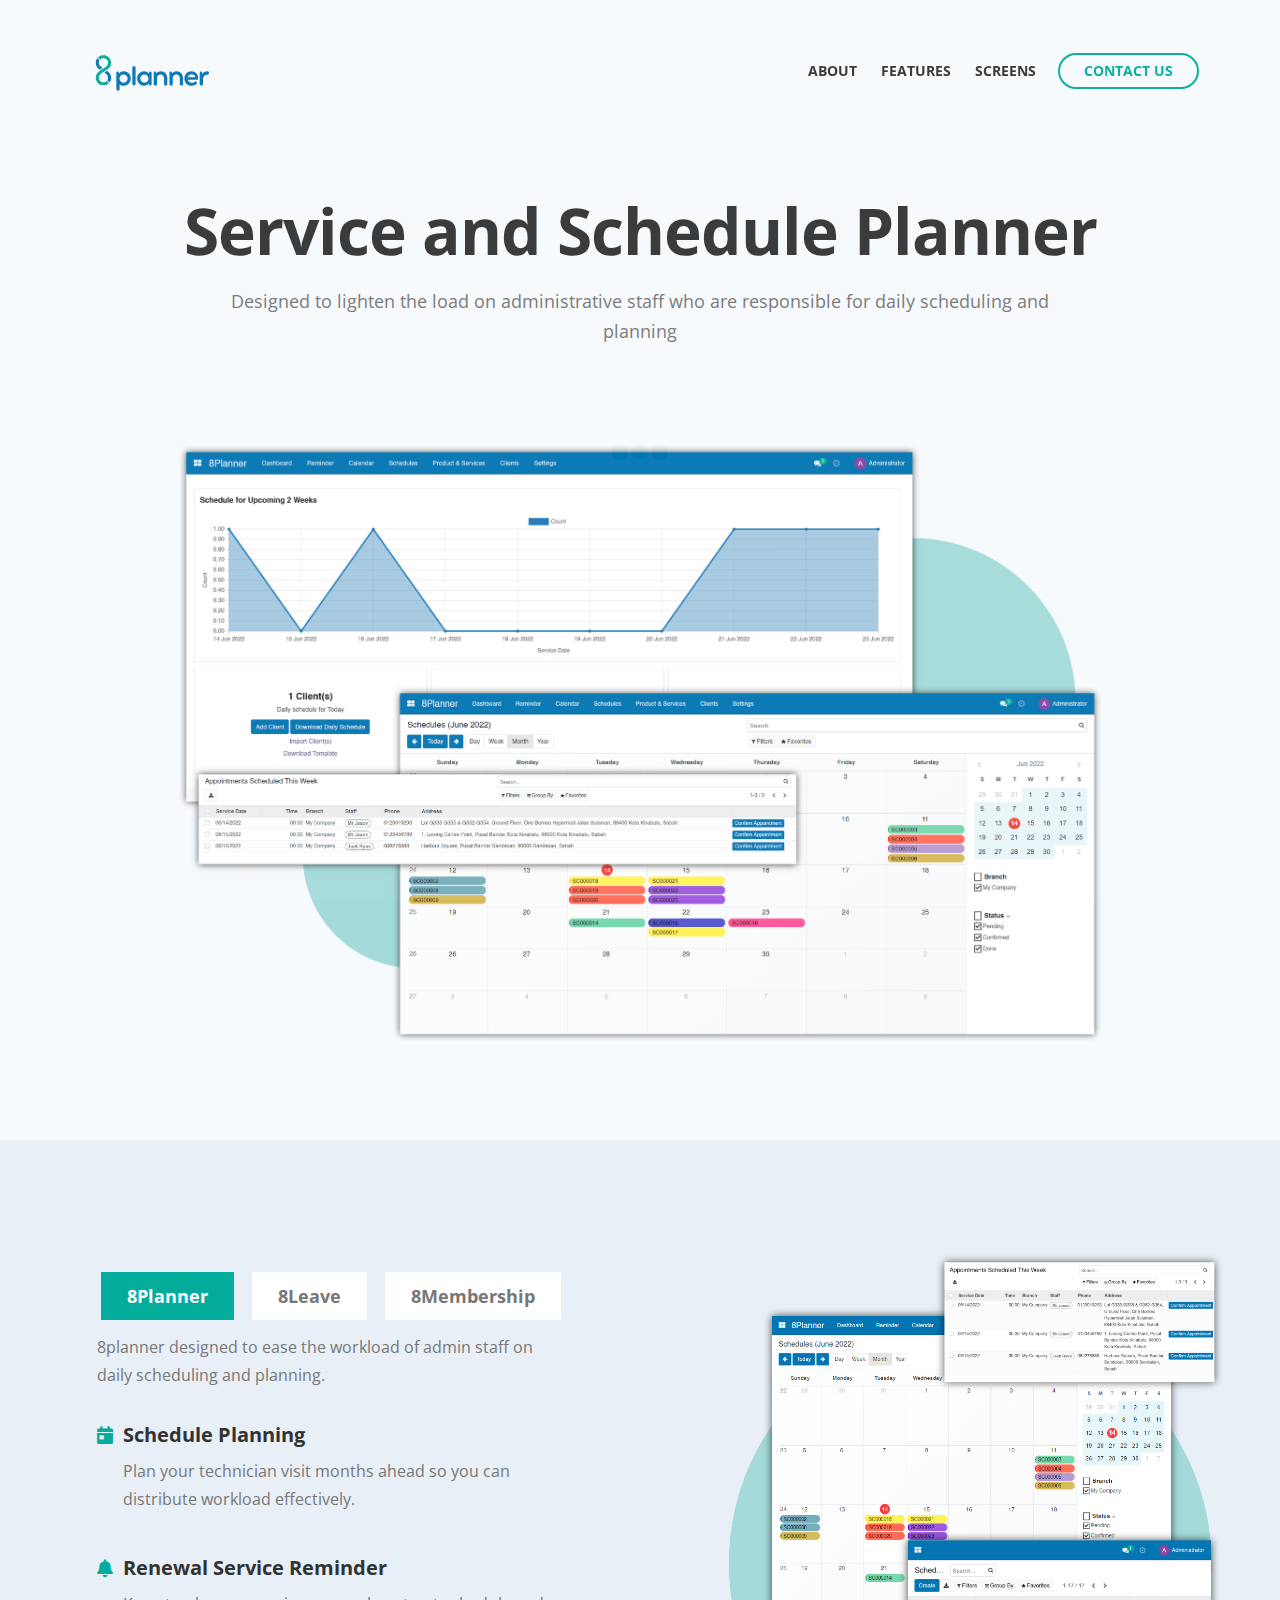
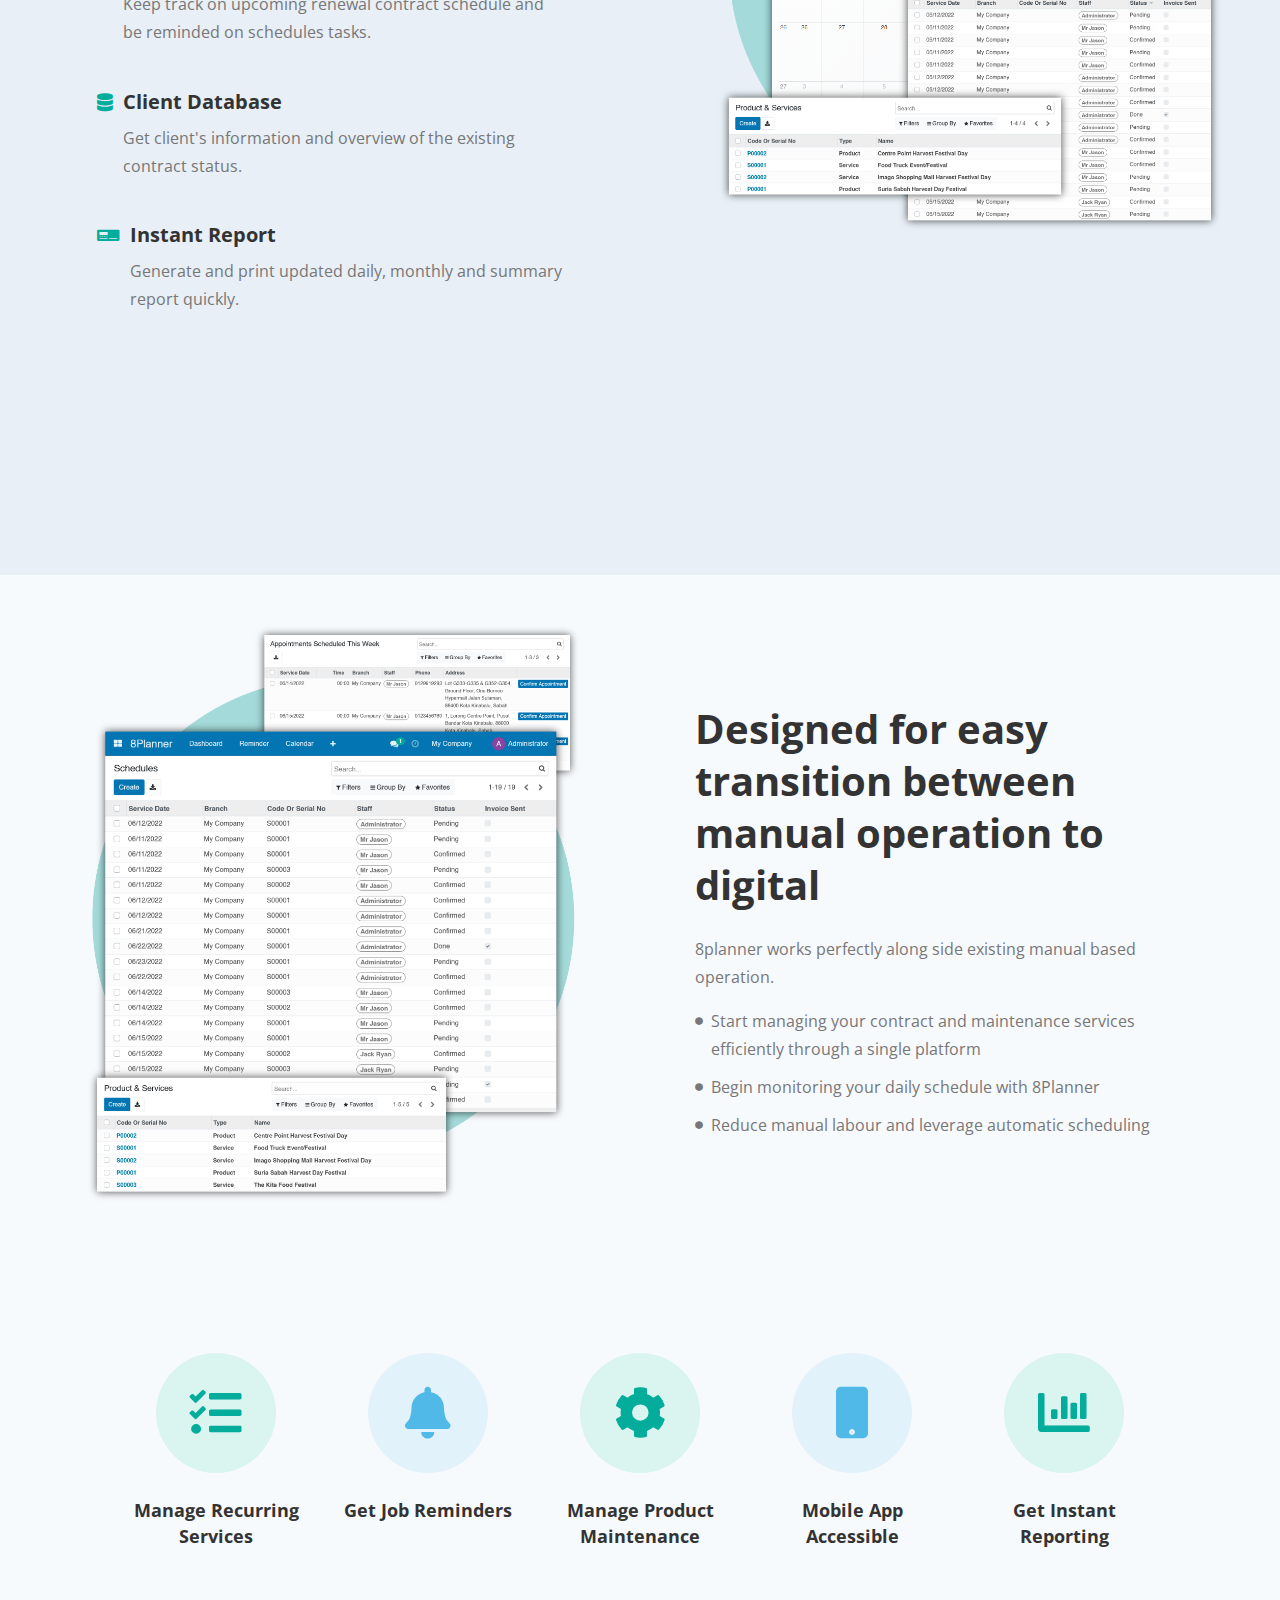
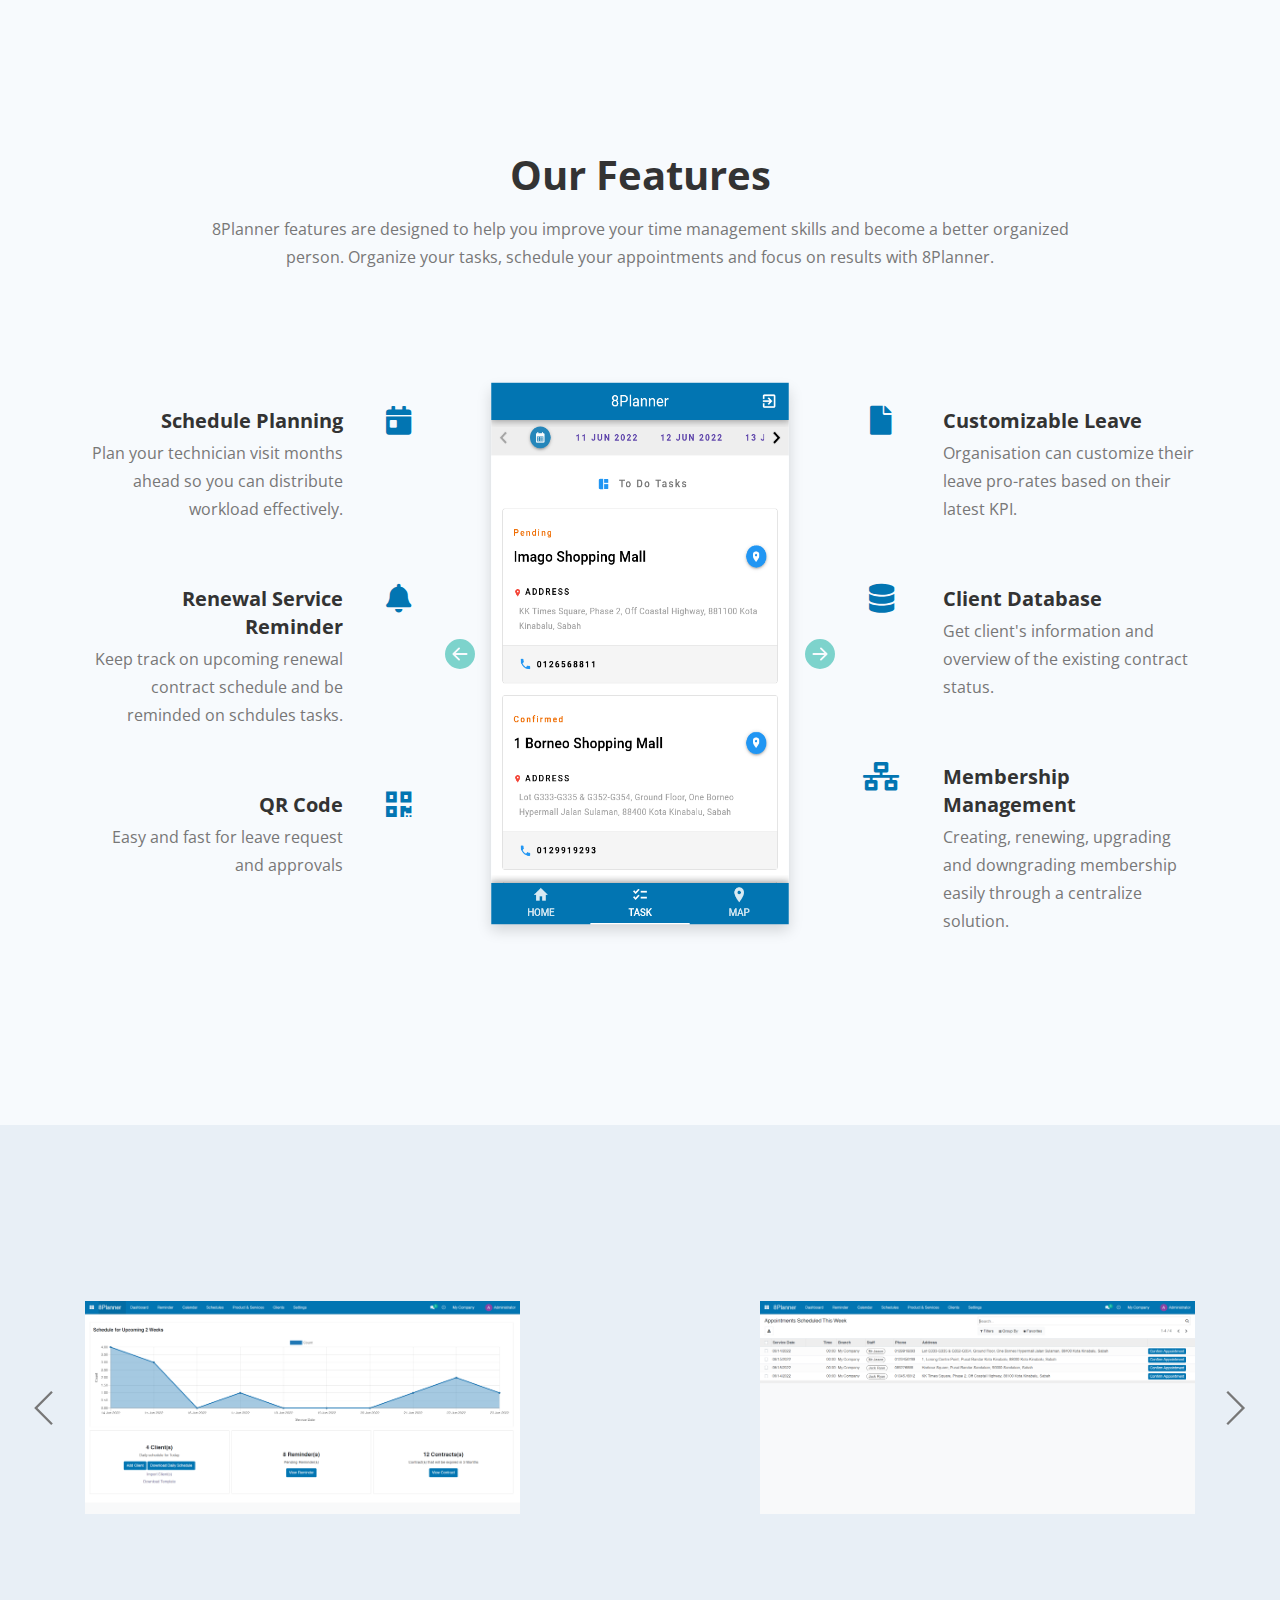
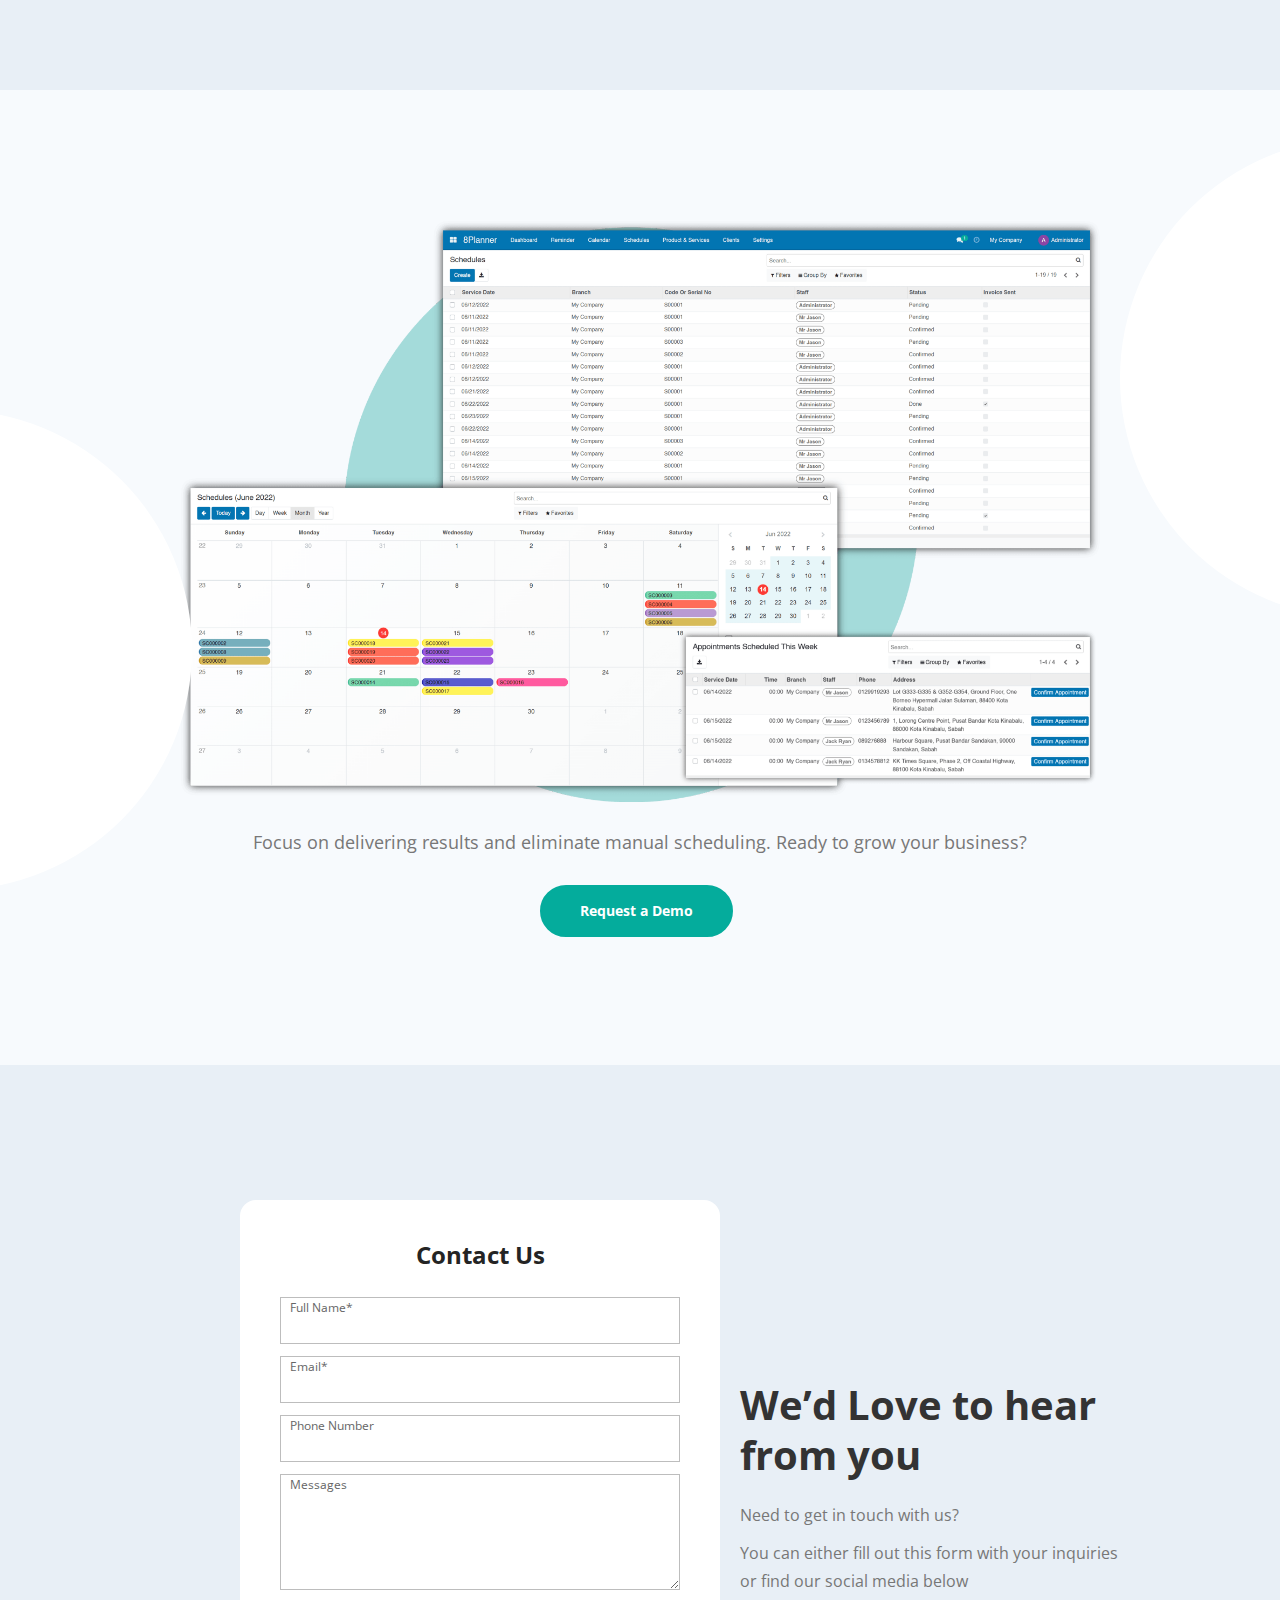
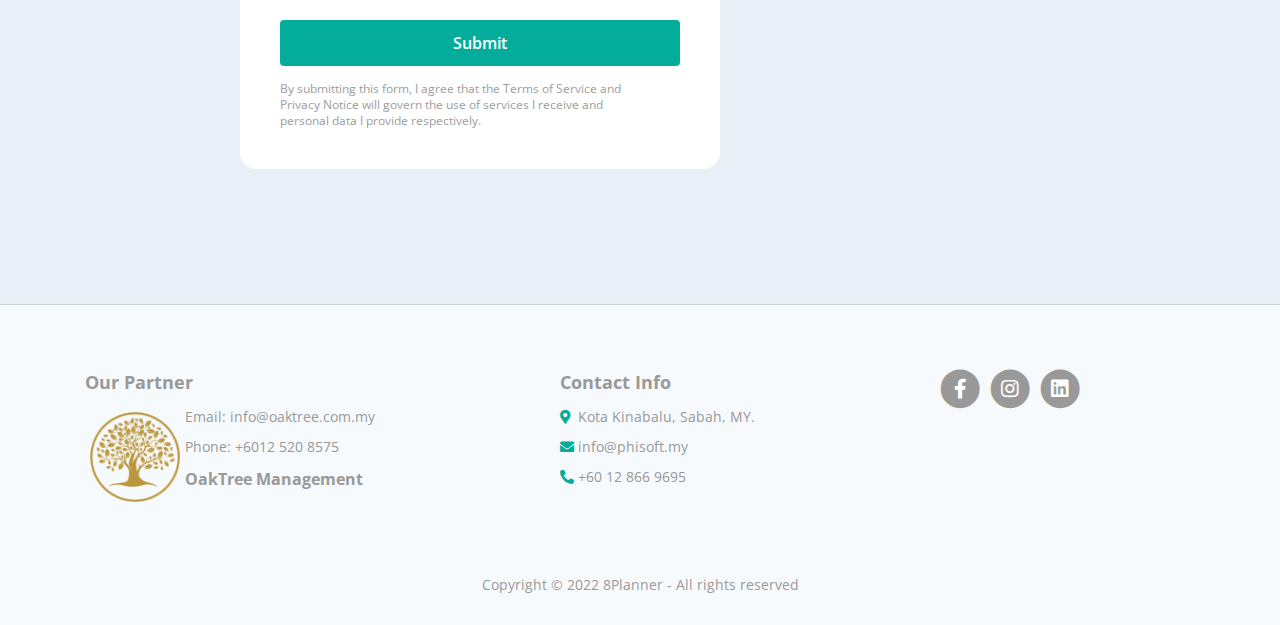
==== index.html @ 54c2f7bf "update tagline" ====
<!DOCTYPE html>
<html lang="en">

<head>
    <meta charset="utf-8">
    <meta name="viewport" content="width=device-width, initial-scale=1, shrink-to-fit=no">

    <!-- SEO Meta Tags -->
    <meta name="description"
        content="Sync is a landing page HTML template built with Bootstrap 4 for presenting mobile apps to the online audience and for getting visitors to become users.">
    <meta name="author" content="Inovatik">

    <!-- OG Meta Tags to improve the way the post looks when you share the page on LinkedIn, Facebook, Google+ -->
    <meta property="og:site_name" content="" /> <!-- website name -->
    <meta property="og:site" content="" /> <!-- website link -->
    <meta property="og:title" content="" /> <!-- title shown in the actual shared post -->
    <meta property="og:description" content="" /> <!-- description shown in the actual shared post -->
    <meta property="og:image" content="" /> <!-- image link, make sure it's jpg -->
    <meta property="og:url" content="" /> <!-- where do you want your post to link to -->
    <meta property="og:type" content="article" />

    <!-- Webpage Title -->
    <title>8Planner - Service and schedule planner </title>

    <!-- Styles -->
    <link href="https://fonts.googleapis.com/css?family=Open+Sans:400,400i,700,800&display=swap&subset=latin-ext"
        rel="stylesheet">
    <link href="css/bootstrap.css" rel="stylesheet">
    <link href="css/fontawesome-all.css" rel="stylesheet">
    <link href="css/swiper.css" rel="stylesheet">
    <link href="css/magnific-popup.css" rel="stylesheet">
    <link href="css/styles.css" rel="stylesheet">

    <!-- Favicon  -->
    <link rel="icon" href="images/favicon.png">
</head>

<body data-spy="scroll" data-target=".fixed-top">

    <!-- Preloader -->
    <div class="spinner-wrapper">
        <div class="spinner">
            <div class="bounce1"></div>
            <div class="bounce2"></div>
            <div class="bounce3"></div>
        </div>
    </div>
    <!-- end of preloader -->


    <!-- Navigation -->
    <nav class="navbar navbar-expand-lg navbar-dark navbar-custom fixed-top">
        <div class="container">
            <!-- Text Logo - Use this if you don't have a graphic logo -->
            <!-- <a class="navbar-brand logo-text page-scroll" href="index.html">Sync</a> -->

            <!-- Image Logo -->
            <a class="navbar-brand logo-image" href="index.html"><img src="images/logo.svg" alt="alternative"></a>

            <!-- Mobile Menu Toggle Button -->
            <button class="navbar-toggler" type="button" data-toggle="collapse" data-target="#navbarsExampleDefault"
                aria-controls="navbarsExampleDefault" aria-expanded="false" aria-label="Toggle navigation">
                <span class="navbar-toggler-awesome fas fa-bars"></span>
                <span class="navbar-toggler-awesome fas fa-times"></span>
            </button>
            <!-- end of mobile menu toggle button -->

            <div class="collapse navbar-collapse" id="navbarsExampleDefault">
                <ul class="navbar-nav ml-auto">
                    <li class="nav-item">
                        <a class="nav-link page-scroll" href="#description">ABOUT <span
                                class="sr-only">(current)</span></a>
                    </li>
                    <li class="nav-item">
                        <a class="nav-link page-scroll" href="#features">FEATURES</a>
                    </li>
                    <li class="nav-item">
                        <a class="nav-link page-scroll" href="#screens">SCREENS</a>
                    </li>

                    <!-- Dropdown Menu -->
                    <!-- <li class="nav-item dropdown">
                        <a class="nav-link dropdown-toggle page-scroll" id="navbarDropdown" role="button" aria-haspopup="true" aria-expanded="false">EXTRA</a>
                        <div class="dropdown-menu" aria-labelledby="navbarDropdown">
                            <a class="dropdown-item" href="article-details.html"><span class="item-text">ARTICLE DETAILS</span></a>
                            <div class="dropdown-divider"></div>
                            <a class="dropdown-item" href="terms-conditions.html"><span class="item-text">TERMS CONDITIONS</span></a>
                            <div class="dropdown-divider"></div>
                            <a class="dropdown-item" href="privacy-policy.html"><span class="item-text">PRIVACY POLICY</span></a>
                        </div>
                    </li> -->
                    <!-- end of dropdown menu -->
                </ul>
                <span class="nav-item">
                    <a class="btn-outline-sm page-scroll" href="#contact">CONTACT US</a>
                </span>
            </div>
        </div> <!-- end of container -->
    </nav> <!-- end of navbar -->
    <!-- end of navigation -->


    <!-- Header -->
    <header class="header">
        <div class="container">
            <div class="row">
                <div class="col-lg-12">
                    <div class="text-container">
                        <h1>Service and Schedule Planner</h1>
                        <p class="p-large p-heading">Designed to lighten the load on administrative staff who are
                            responsible for daily scheduling and planning</p>
                        <!-- <a class="btn-solid-lg" href="#your-link"><i class="fab fa-apple"></i>DOWNLOAD</a>
                        <a class="btn-solid-lg" href="#your-link"><i class="fab fa-google-play"></i>DOWNLOAD</a> -->
                    </div> <!-- end of text-container -->
                </div> <!-- end of col -->
            </div> <!-- end of row -->
            <div class="row">
                <div class="col-lg-12 mb-5">
                    <div class="image-container mb-4">
                        <img class="img-fluid" src="images/hero-bg.png" alt="8Planner Platform">
                    </div> <!-- end of text-container -->
                </div> <!-- end of col -->
            </div> <!-- end of row -->
        </div> <!-- end of container -->
        <!-- <div class="deco-white-circle-1">
            <img src="images/decorative-white-circle.svg" alt="alternative">
        </div> end of deco-white-circle-1 -->
        <!-- <div class="deco-white-circle-2">
            <img src="images/decorative-white-circle.svg" alt="alternative">
        </div> end of deco-white-circle-2 -->
        <!-- <div class="deco-blue-circle">
            <img src="images/decorative-blue-circle.svg" alt="alternative">
        </div> end of deco-blue-circle -->
        <!-- <div class="deco-yellow-circle">
            <img src="images/decorative-yellow-circle.svg" alt="alternative">
        </div> end of deco-yellow-circle -->
        <!-- <div class="deco-green-diamond">
            <img src="images/decorative-green-diamond.svg" alt="alternative">
        </div> end of deco-yellow-circle -->
    </header> <!-- end of header -->
    <!-- end of header -->

    <!-- Description 2 -->
    <!--Tab Section start-->
    <div class="tab-section" id="tab">
        <div class="container">
            <ul class="tabs">
                <li class="active">
                    <a href="">8Planner</a>
                </li>
                <li>
                    <a href="">8Leave</a>
                </li>
                <li>
                    <a href="">8Membership</a>
                </li>
            </ul>
            <div class="tabs-content">
                <div class="tabs-panel active" data-index="0">
                    <div class="row-tab">
                        <div class="tabs-pos">
                            <div class="col-tab">
                                <div data-scroll-reveal="enter left move 30px over 0.6s after 0.4s">
                                    <div class="tabs-desc">
                                        <p>8planner designed to ease the workload of admin staff on daily scheduling and
                                            planning.</p>
                                        <ul class="list-unstyled li-space-lg">
                                            <li class="media">
                                                <i class="fas fa-calendar-day"></i>
                                                <div class="media-body">
                                                    <h4>Schedule Planning</h4>
                                                    <p>Plan your technician visit months ahead so you can distribute
                                                        workload
                                                        effectively.</p>
                                                </div>
                                            </li>
                                            <li class="media">
                                                <i class="fas fa-bell"></i>
                                                <div class="media-body">
                                                    <h4>Renewal Service Reminder</h4>
                                                    <p>Keep track on upcoming renewal contract schedule and be reminded
                                                        on
                                                        schedules tasks.
                                                    </p>
                                                </div>
                                            </li>
                                            <li class="media">
                                                <i class="fas fa-database"></i>
                                                <div class="media-body">
                                                    <h4>Client Database</h4>
                                                    <p>
                                                        Get client's information and overview of the existing contract
                                                        status.
                                                    </p>
                                                </div>
                                            </li>
                                            <li class="media">
                                                <i class="fas fa-digital-tachograph"></i>
                                                <div class="media-body">
                                                    <h4>Instant Report</h4>
                                                    <p>
                                                        Generate and print updated daily, monthly and summary report
                                                        quickly.
                                                    </p>
                                                </div>
                                            </li>
                                        </ul>
                                    </div>


                                </div>
                            </div>
                            <div class="image-tab" data-scroll-reveal="enter left move 30px over 0.6s after 0.4s">
                                <img id="img-1" src="images/8planner-img.png" alt="image">
                            </div>
                        </div>
                    </div>
                </div>
                <div class="tabs-panel" data-index="1">
                    <div class="row-tab">
                        <div class="tabs-pos">
                            <div class="col-tab">
                                <div data-scroll-reveal="enter left move 30px over 0.6s after 0.4s">
                                    <div class="tabs-desc-2">
                                        <p>8Leave that allows you to manage your staff leave for approval.</p>
                                        <ul class="list-unstyled li-space-lg">
                                            <li class="media">
                                                <i class="fas fa-calendar-day"></i>
                                                <div class="media-body">
                                                    <h4>QR Code</h4>
                                                    <p>Easy and fast for leave request and approvals. </p>
                                                </div>
                                            </li>
                                            <li class="media">
                                                <i class="fas fa-bell"></i>
                                                <div class="media-body">
                                                    <h4>Customizable Leave Pro-rate</h4>
                                                    <p>Organisation can customize their organisation leave pro-rates
                                                        based
                                                        on their latest KPI.
                                                    </p>
                                                </div>
                                            </li>
                                            <li class="media">
                                                <i class="fas fa-database"></i>
                                                <div class="media-body">
                                                    <h4>Leave Information</h4>
                                                    <p>
                                                        Get the overall leave application information and overview of
                                                        the
                                                        application status.
                                                    </p>
                                                </div>
                                            </li>
                                            <li class="media">
                                                <i class="fas fa-digital-tachograph"></i>
                                                <div class="media-body">
                                                    <h4>Staff Leave Information</h4>
                                                    <p>
                                                        Get the overall staff leave information and make customization
                                                        based
                                                        on the latest organisation KPI.
                                                    </p>
                                                </div>
                                            </li>
                                        </ul>
                                    </div>


                                </div>
                            </div>
                            <div class="image-tab" data-scroll-reveal="enter left move 30px over 0.6s after 0.4s">
                                <img id="img-2" src="images/8leave-img.png" alt="image">
                            </div>
                        </div>
                    </div>
                </div>
                <div class="tabs-panel" data-index="2">
                    <div class="row-tab">
                        <div class="tabs-pos">
                            <div class="col-tab">
                                <div data-aos="fade-down" data-aos-duration="1000" data-aos-once="true">
                                    <div class="tabs-desc-3">
                                        <p>8Membership provides easy tracking of customers' membership start and end
                                            date.
                                        </p>
                                        <ul class="list-unstyled li-space-lg">
                                            <li class="media">
                                                <i class="fas fa-calendar-day"></i>
                                                <div class="media-body">
                                                    <h4>Membership Management Software</h4>
                                                    <p>Creating, renewing, upgrading and downgrading memberships. </p>
                                                </div>
                                            </li>
                                            <li class="media">
                                                <i class="fas fa-bell"></i>
                                                <div class="media-body">
                                                    <h4>Renewal Service Reminder</h4>
                                                    <p>8Membership will remind you about upcoming renewal membership
                                                    </p>
                                                </div>
                                            </li>
                                            <li class="media">
                                                <i class="fas fa-database"></i>
                                                <div class="media-body">
                                                    <h4>Instant Report</h4>
                                                    <p>
                                                        Get the overall leave application information and overview of
                                                        the
                                                        application status.
                                                    </p>
                                                </div>
                                            </li>
                                        </ul>
                                    </div>
                                </div>
                            </div>
                            <div class="image-tab" data-aos="fade-right" data-aos-duration="1000" data-aos-once="true">
                                <img id="img-1" src="images/description-1-8planner.png" alt="image">
                            </div>
                        </div>
                    </div>
                </div>
            </div>
        </div>
    </div>
    <!-- Tab Section End -->
    <!-- end of description 2 -->

    <!-- Description 1 -->
    <div id="description" class="basic-1">
        <div class="container">
            <div class="row">
                <div class="col-lg-6">
                    <div class="image-container">
                        <img class="img-fluid" src="images/feature-1Asset 1.png" alt="alternative">
                    </div> <!-- end of image-container -->
                </div> <!-- end of col -->
                <div class="col-lg-6">
                    <div class="text-container">
                        <h2>Designed for easy transition between manual operation to digital</h2>
                        <p>8planner works perfectly along side existing manual based operation.</p>
                        <ul class="list-unstyled li-space-lg">
                            <li class="media">
                                <i class="fas fa-circle"></i>
                                <div class="media-body">Start managing your contract and maintenance services
                                    efficiently through a single platform</div>
                            </li>
                            <li class="media">
                                <i class="fas fa-circle "></i>
                                <div class="media-body">Begin monitoring your daily schedule with 8Planner</div>
                            </li>
                            <li class="media">
                                <i class="fas fa-circle"></i>
                                <div class="media-body">Reduce manual labour and leverage automatic scheduling</div>
                            </li>
                        </ul>
                        <!-- <a class="btn-solid-reg popup-with-move-anim" href="#description-1-details-lightbox">LIGHTBOX</a> -->
                    </div> <!-- end of text-container -->
                </div> <!-- end of col -->
            </div> <!-- end of row -->
        </div> <!-- end of container -->
    </div> <!-- end of basic-1 -->
    <!-- end of description 1 -->


    <!-- Small Features -->
    <div class="cards-1">
        <div class="container">
            <div class="row">
                <div class="col-lg-12">

                    <!-- Card -->
                    <div class="card">
                        <div class="card-image green">
                            <i class="fas fa-tasks"></i>
                        </div>
                        <div class="card-body">
                            <h5 class="card-title">Manage Recurring Services</h5>
                        </div>
                    </div>
                    <!-- end of card -->

                    <!-- Card -->
                    <div class="card">
                        <div class="card-image blue">
                            <i class="fas fa-bell"></i>
                        </div>
                        <div class="card-body">
                            <h5 class="card-title">Get Job Reminders</h5>
                        </div>
                    </div>
                    <!-- end of card -->

                    <!-- Card -->
                    <div class="card">
                        <div class="card-image green">
                            <i class="fas fa-cog"></i>
                        </div>
                        <div class="card-body">
                            <h5 class="card-title">Manage Product Maintenance</h5>
                        </div>
                    </div>
                    <!-- end of card -->

                    <!-- Card -->
                    <div class="card">
                        <div class="card-image blue">
                            <i class="fas fa-mobile"></i>
                        </div>
                        <div class="card-body">
                            <h5 class="card-title">Mobile App Accessible</h5>
                        </div>
                    </div>
                    <!-- end of card -->

                    <!-- Card -->
                    <div class="card">
                        <div class="card-image green">
                            <i class="fas fa-chart-bar"></i>
                        </div>
                        <div class="card-body">
                            <h5 class="card-title">Get Instant Reporting</h5>
                        </div>
                    </div>
                    <!-- end of card -->

                </div> <!-- end of col -->
            </div> <!-- end of row -->
        </div> <!-- end of container -->
    </div> <!-- end of cards-1 -->
    <!-- end of small features -->





    <!-- Description 1 Details Lightbox -->
    <!-- Details Lightbox -->
    <div id="description-1-details-lightbox" class="lightbox-basic zoom-anim-dialog mfp-hide">
        <div class="row">
            <button title="Close (Esc)" type="button" class="mfp-close x-button">×</button>
            <div class="col-lg-8">
                <div class="image-container">
                    <img class="img-fluid" src="images/description-1-details-lightbox.jpg" alt="alternative">
                </div> <!-- end of image-container -->
            </div>
            <div class="col-lg-4">
                <h3>Goals Setting</h3>
                <hr>
                <p>The app can easily help you track your personal development evolution if you take the time to set it
                    up.</p>
                <h4>User Feedback</h4>
                <p>This is a great app which can help you save time and make your live easier. And it will help improve
                    your productivity.</p>
                <ul class="list-unstyled li-space-lg">
                    <li class="media">
                        <i class="far fa-check-square"></i>
                        <div class="media-body">Splash screen panel</div>
                    </li>
                    <li class="media">
                        <i class="far fa-check-square"></i>
                        <div class="media-body">Statistics graph report</div>
                    </li>
                    <li class="media">
                        <i class="far fa-check-square"></i>
                        <div class="media-body">Events calendar layout</div>
                    </li>
                    <li class="media">
                        <i class="far fa-check-square"></i>
                        <div class="media-body">Location details screen</div>
                    </li>
                    <li class="media">
                        <i class="far fa-check-square"></i>
                        <div class="media-body">Onboarding steps interface</div>
                    </li>
                </ul>
                <a class="btn-solid-reg mfp-close page-scroll" href="#download">DOWNLOAD</a> <button
                    class="btn-outline-reg mfp-close as-button" type="button">BACK</button>
            </div>
        </div> <!-- end of row -->
    </div> <!-- end of lightbox-basic -->
    <!-- end of details lightbox -->
    <!-- end of description 1 details lightbox -->






    <!-- Features -->
    <div id="features" class="basic-2">
        <div class="container">
            <div class="row">
                <div class="col-lg-12">
                    <h2>Our Features</h2>
                    <p class="p-heading">8Planner features are designed to help you improve your time management skills
                        and become a better organized person. Organize your tasks, schedule your appointments and focus
                        on results with 8Planner.</p>
                </div> <!-- end of div -->
            </div> <!-- end of div -->
            <div class="row">
                <div class="col-lg-4">
                    <ul class="list-unstyled li-space-lg first">
                        <li class="media">
                            <span class="fa-stack">

                                <i class="fas fa-calendar-day fa-stack-1x"></i>
                            </span>
                            <div class="media-body">
                                <h4>Schedule Planning</h4>
                                <p>Plan your technician visit months ahead so you can distribute workload effectively.
                                </p>
                            </div>
                        </li>
                        <li class="media">
                            <span class="fa-stack">

                                <i class="fas fa-bell fa-stack-1x"></i>
                            </span>
                            <div class="media-body">
                                <h4>Renewal Service Reminder</h4>
                                <p>Keep track on upcoming renewal contract schedule and be reminded on schdules tasks.
                                </p>
                            </div>
                        </li>
                        <li class="media">
                            <span class="fa-stack">

                                <i class="fas fa-qrcode fa-stack-1x"></i>
                            </span>
                            <div class="media-body">
                                <h4>QR Code</h4>
                                <p>Easy and fast for leave request and approvals</p>
                            </div>
                        </li>
                    </ul>
                </div> <!-- end of col -->
                <div class="col-lg-4">
                    <div id="carouselExampleControls" class="carousel slide" data-ride="carousel">
                        <div class="carousel-inner">
                            <div class="carousel-item active">
                                <img src="/images/app/feature.png" class="d-block w-100 shadow" alt="...">
                            </div>
                            <div class="carousel-item">
                                <img src="/images/app/feature-1.png" class="d-block w-100 shadow" alt="...">
                            </div>
                            <div class="carousel-item">
                                <img src="/images/app/feature-2.png" class="d-block w-100 shadow" alt="...">
                            </div>
                            <div class="carousel-item">
                                <img src="/images/app/feature-3.png" class="d-block w-100 shadow" alt="...">
                            </div>
                            <div class="carousel-item">
                                <img src="/images/app/feature-4.png" class="d-block w-100 shadow" alt="...">
                            </div>
                            <div class="carousel-item">
                                <img src="/images/app/feature-5.png" class="d-block w-100 shadow" alt="...">
                            </div>
                        </div>
                        <a class="carousel-control-prev" href="#carouselExampleControls" role="button"
                            data-slide="prev">
                            <span class="carousel-control-prev-icon" aria-hidden="true"></span>
                            <span class="sr-only">Previous</span>
                        </a>
                        <a class="carousel-control-next" href="#carouselExampleControls" role="button"
                            data-slide="next">
                            <span class="carousel-control-next-icon" aria-hidden="true"></span>
                            <span class="sr-only">Next</span>
                        </a>
                    </div>
                </div> <!-- end of col -->
                <div class="col-lg-4">
                    <ul class="list-unstyled li-space-lg">
                        <li class="media">
                            <span class="fa-stack">
                                <i class="fas fa-file fa-stack-1x "></i>
                            </span>
                            <div class="media-body">
                                <h4>Customizable Leave</h4>
                                <p>Organisation can customize their leave pro-rates based on their latest KPI.</p>
                            </div>
                        </li>
                        <li class="media">
                            <span class="fa-stack">

                                <i class="fas fa-database fa-stack-1x"></i>
                            </span>
                            <div class="media-body">
                                <h4>Client Database</h4>
                                <p>Get client's information and overview of the existing contract status.</p>
                            </div>
                        </li>
                        <li class="media">
                            <span class="fa-stack">

                                <i class="fas fa-network-wired fa-stack-1x"></i>
                            </span>
                            <div class="media-body">
                                <h4>Membership Management</h4>
                                <p> Creating, renewing, upgrading and downgrading membership easily through a centralize
                                    solution.</p>
                            </div>
                        </li>
                    </ul>
                </div> <!-- end of col -->
            </div> <!-- end of row -->
        </div> <!-- end of container -->
    </div> <!-- end of basic-2 -->
    <!-- end of features -->


    <!-- Screenshots -->
    <div id="screens" class="slider">
        <div class=" container">
            <div class="row">
                <div class="col-lg-12">

                    <!-- Image Slider -->
                    <div class="container-swiper">
                        <div class="swiper-container image-slider ">
                            <div class="swiper-wrapper">
                                <!-- Slide -->
                                <div class="swiper-slide">
                                    <a href="images/carousel/ss-1.png" class="popup-link" data-effect="fadeIn">
                                        <img class="img-fluid" src="images/carousel/ss-1.png" alt="alternative">
                                    </a>
                                </div>
                                <!-- end of slide -->

                                <!-- Slide -->
                                <div class="swiper-slide">
                                    <a href="images/carousel/ss-2.png" class="popup-link" data-effect="fadeIn">
                                        <img class="img-fluid" src="images/carousel/ss-2.png" alt="alternative">
                                    </a>
                                </div>
                                <!-- end of slide -->

                                <!-- Slide -->
                                <div class="swiper-slide">
                                    <a href="images/carousel/ss-3.png" class="popup-link" data-effect="fadeIn">
                                        <img class="img-fluid" src="images/carousel/ss-3.png" alt="alternative">
                                    </a>
                                </div>
                                <!-- end of slide -->

                                <!-- Slide -->
                                <div class="swiper-slide">
                                    <a href="images/carousel/ss-4.png" class="popup-link" data-effect="fadeIn">
                                        <img class="img-fluid" src="images/carousel/ss-4.png" alt="alternative">
                                    </a>
                                </div>
                                <!-- end of slide -->

                                <!-- Slide -->
                                <div class="swiper-slide">
                                    <a href="images/carousel/ss-5.png" class="popup-link" data-effect="fadeIn">
                                        <img class="img-fluid" src="images/carousel/ss-5.png" alt="alternative">
                                    </a>
                                </div>
                                <!-- end of slide -->

                                <!-- Slide -->
                                <div class="swiper-slide">
                                    <a href="images/carousel/ss-6.png" class="popup-link" data-effect="fadeIn">
                                        <img class="img-fluid" src="images/carousel/ss-6.png" alt="alternative">
                                    </a>
                                </div>
                                <!-- end of slide -->

                                <!-- Slide -->
                                <div class="swiper-slide">
                                    <a href="images/carousel/ss-7.png" class="popup-link" data-effect="fadeIn">
                                        <img class="img-fluid" src="images/carousel/ss-7.png" alt="alternative">
                                    </a>
                                </div>
                                <!-- end of slide -->

                                <!-- Slide -->
                                <div class="swiper-slide">
                                    <a href="images/carousel/ss-8.png" class="popup-link" data-effect="fadeIn">
                                        <img class="img-fluid" src="images/carousel/ss-8.png" alt="alternative">
                                    </a>
                                </div>
                                <!-- end of slide -->

                                <!-- Slide -->
                                <div class="swiper-slide">
                                    <a href="images/carousel/ss-9.png" class="popup-link" data-effect="fadeIn">
                                        <img class="img-fluid" src="images/carousel/ss-9.png" alt="alternative">
                                    </a>
                                </div>
                                <!-- end of slide -->

                                <!-- Slide -->
                                <div class="swiper-slide">
                                    <a href="images/carousel/ss-10.png" class="popup-link" data-effect="fadeIn">
                                        <img class="img-fluid" src="images/carousel/ss-10.png" alt="alternative">
                                    </a>
                                </div>
                                <!-- end of slide -->

                            </div> <!-- end of swiper-wrapper -->

                            <!-- Add Arrows -->
                            <div class="swiper-button-next"></div>
                            <div class="swiper-button-prev"></div>
                            <!-- end of add arrows -->

                        </div> <!-- end of swiper-container -->
                    </div> <!-- end of slider-container -->
                    <!-- end of image slider -->

                </div> <!-- end of col -->
            </div> <!-- end of row -->
        </div> <!-- end of container -->
    </div> <!-- end of slider -->
    <!-- end of screenshots -->

    <!-- Start Request Demo Section -->
    <div id="demo" class="basic-3">
        <div class="container">
            <div class="row">
                <div class="col-lg-12">
                    <div class="image-container">
                        <img class="img-fluid" src="images/system-img.png" alt="alternative">
                    </div> <!-- end of image-container -->
                    <p class="p-large">Focus on delivering results and eliminate manual scheduling. Ready to grow your
                        business?</p>
                    <a class="btn-solid-lg" href="#your-link">Request a Demo</a>
                    <!-- <a class="btn-solid-lg" href="#your-link"><i class="fab fa-google-play"></i>DOWNLOAD</a> -->
                </div> <!-- end of col -->
            </div> <!-- end of row -->
        </div> <!-- end of container -->
        <div class="deco-white-circle-1">
            <img src="images/decorative-white-circle.svg" alt="alternative">
        </div> <!-- end of deco-white-circle-1 -->
        <div class="deco-white-circle-2">
            <img src="images/decorative-white-circle.svg" alt="alternative">
        </div> <!-- end of deco-white-circle-2 -->
        <!-- <div class="deco-blue-circle">
            <img src="images/decorative-blue-circle.svg" alt="alternative">
        </div> end of deco-blue-circle -->
        <!-- <div class="deco-yellow-circle">
            <img src="images/decorative-yellow-circle.svg" alt="alternative">
        </div> end of deco-yellow-circle -->
        <!-- <div class="deco-green-diamond">
            <img src="images/decorative-green-diamond.svg" alt="alternative">
        </div> end of deco-yellow-circle -->
    </div> <!-- end of basic-3 -->
    <!-- end of request demo -->

    <!-- Start Contact Section -->
    <div class="contanier-contact" id="contact">
        <div class="contact-pos">
            <form autocomplete="off" class="contact-form" action="mailto:info@phisoft.my?subject=8PlannerDemo"
                method="get">
                <div class="contact-title">Contact Us</div>
                <div class="contact-box">
                    <input class="contact-input" id="name" type="text" value="">
                    <div class="text-input-pos text-input-style">Full Name*</div>
                </div>
                <div class="contact-box">
                    <input class="contact-input" id="email" type="email" value="">
                    <div class="text-input-pos text-input-style">Email*</div>
                </div>
                <div class="contact-box">
                    <input class="contact-input" id="phone" type="tel" value="">
                    <div class="text-input-pos text-input-style">Phone Number</div>
                </div>
                <div class="contact-box contact-box-messages">
                    <textarea name="message" id="message" rows="3"></textarea>
                    <div class="text-input-pos text-input-style">Messages</div>
                </div>
                <button class="contact-button-style">Submit</button>
                <div class="contact-term-style">By submitting this form, I agree that the Terms of Service and
                    Privacy Notice will govern the use of services I receive and
                    personal data I provide respectively.</div>
            </form>
            <div class="contact-container-left">
                <h2 class="contact-left-title">We’d Love to hear from you</h2>
                <div class="contact-left-desc">
                    <p>Need to get in touch with us?</p>
                    <p>You can either fill out this form with your inquiries or find our social media below</p>
                </div>
            </div>
        </div>
    </div>
    <!-- End Contact Section -->

    <!-- Footer -->
    <div class="footer">
        <div class="container">
            <div class="row">
                <div class="col-lg-5 pb-5 pb-lg-6">
                    <div>
                        <h5 class="text-title">Our Partner</h5>
                        <div class="center">
                            <img class="partner-logo" src="images/partner-logo.png">
                        </div>
                        <div class="center">
                            <ul class="center-list list-unstyled li-space-lg p-small align-text-center text-title">
                                <li>
                                    Email: info@oaktree.com.my
                                </li>
                                <li>Phone:
                                    +6012 520 8575</li>
                                <li>
                                    <p class="font-weight-bold">OakTree Management</p>
                                </li>
                            </ul>
                        </div>

                    </div>
                </div> <!-- end of footer-col -->

                <div class="col-lg-4 pb-5 pb-lg-5 ">
                    <h5 class="text-title">Contact Info</h5>
                    <div class="center">
                        <ul class="center-list list-unstyled li-space-lg p-small">
                            <li class="media">
                                <i class="fas fa-map-marker-alt mr-1">
                                    <!-- <div class="pr-1"></div> -->
                                </i> Kota Kinabalu, Sabah, MY.
                            </li>
                            <li class="media">
                                <i class="fas fa-envelope mr-1"></i><a href="info@phisoft.my">info@phisoft.my</a>
                            </li>
                            <li class="media align-text-center">
                                <i class="fas fa-phone-alt mr-1"></i>+60 12 866
                                9695
                            </li>
                        </ul>
                    </div>
                </div> <!-- end of footer-col -->
                <!-- <div class="footer-col third">
                        <h5>Value Links</h5>
                        <ul class="list-unstyled li-space-lg p-small">
                            <li><a href="terms-conditions.html">Terms & Conditions</a></li>
                            <li><a href="privacy-policy.html">Privacy Policy</a></li>
                            <li><a href="article-details.html">Article Details</a></li>
                        </ul>
                    </div> end of footer-col -->
                <!-- <div class="footer-col fourth">
                        <h5>Other Apps</h5>
                        <ul class="list-unstyled li-space-lg p-small">
                            <li><a href="#your-link">Scientific Calculator</a></li>
                            <li><a href="#your-link">Advanced Timer</a></li>
                            <li><a href="#your-link">Music Store</a></li>
                        </ul>
                    </div> end of footer-col -->
                <div class="col-lg-3 center-logo">
                    <span class="fa-stack">
                        <a href="https://facebook.com/phisoft.my/">
                            <i class="fas fa-circle fa-stack-2x"></i>
                            <i class="fab fa-facebook-f fa-stack-1x"></i>
                        </a>
                    </span>
                    <span class="fa-stack">
                        <a href="https://instagram.com/phisoft.my">
                            <i class="fas fa-circle fa-stack-2x"></i>
                            <i class="fab fa-instagram fa-stack-1x"></i>
                        </a>
                    </span>
                    <span class="fa-stack">
                        <a href="https://www.linkedin.com/company/phisoft-my/mycompany/">
                            <i class="fas fa-circle fa-stack-2x"></i>
                            <i class="fab fa-linkedin fa-stack-1x"></i>
                        </a>
                    </span>
                </div> <!-- end of footer-col -->
            </div>
        </div> <!-- end of col -->
    </div> <!-- end of container -->
    </div> <!-- end of footer -->
    <!-- end of footer -->


    <!-- Copyright -->
    <div class="copyright">
        <div class="container">
            <div class="row">
                <div class="col-lg-12">
                    <p class="p-small">Copyright © 2022 <a href="https://8planner.com">8Planner</a> - All rights
                        reserved</p>
                </div> <!-- end of col -->
            </div> <!-- enf of row -->
        </div> <!-- end of container -->
    </div> <!-- end of copyright -->
    <!-- end of copyright -->



    <!-- Scripts -->
    <script src="js/jquery.min.js"></script> <!-- jQuery for Bootstrap's JavaScript plugins -->
    <script src="js/popper.min.js"></script> <!-- Popper tooltip library for Bootstrap -->
    <script src="js/bootstrap.min.js"></script> <!-- Bootstrap framework -->
    <script src="js/jquery.easing.min.js"></script> <!-- jQuery Easing for smooth scrolling between anchors -->
    <script src="js/swiper.min.js"></script> <!-- Swiper for image and text sliders -->
    <script src="js/jquery.magnific-popup.js"></script> <!-- Magnific Popup for lightboxes -->
    <script src="js/validator.min.js"></script> <!-- Validator.js - Bootstrap plugin that validates forms -->
    <script src="js/scripts.js"></script> <!-- Custom scripts -->




</body>

</html>
---- css/styles.css ----
/* Template: Sync - Free Mobile App Landing Page HTML Template
   Author: Inovatik
   Created: Dec 2019
   Description: Master CSS file
*/

/*****************************************
Table Of Contents:

01. General Styles
02. Preloader
03. Navigation
04. Header
05. Small Features
06. Description 1
07. Description 1 Details Lightbox
08. Description 2
09. Features
10. Screenshots
11. Testimonials
12. Statistics
13. Download
14. Contact
15. Partner
16. Footer
17. Copyright
18. Back To Top Button
19. Extra Pages
20. Media Queries
******************************************/

/*****************************************
Colors:
- Backgrounds - light gray #f7fafd
- Backgrounds - gray #e8eff6
- Buttons - red #04ac9c
- Headings text, navbar links - black #333
- Body text - dark gray #777
******************************************/


/******************************/
/*     01. General Styles     */
/******************************/
body,
html {
	width: 100%;
	height: 100%;
}

body,
p {
	color: #777;
	font: 400 1rem/1.75rem "Open Sans", sans-serif;
}

.p-large {
	font: 400 1.125rem/1.875rem "Open Sans", sans-serif;
}

.p-small {
	font: 400 0.875rem/1.5rem "Open Sans", sans-serif;
}

.p-heading {
	margin-bottom: 4rem;
	text-align: center;
}

h1 {
	color: #333;
	font: 700 2.625rem/3.375rem "Open Sans", sans-serif;
}

h2 {
	color: #333;
	font: 700 2.125rem/2.75rem "Open Sans", sans-serif;
}

h3 {
	color: #333;
	font: 700 1.75rem/2.375rem "Open Sans", sans-serif;
}

h4 {
	color: #333;
	font: 700 1.25rem/1.75rem "Open Sans", sans-serif;
}

h5 {
	color: #333;
	font: 700 1.125rem/1.625rem "Open Sans", sans-serif;
}

h6 {
	color: #333;
	font: 700 1rem/1.5rem "Open Sans", sans-serif;
}

.testimonial-text {
	font-style: italic;
}

.testimonial-author {
	font-weight: 700;
	font-size: 1rem;
	line-height: 1.5rem;
}

.li-space-lg li {
	margin-bottom: 0.625rem;
}

a {
	color: #555;
	text-decoration: underline;
}

a:hover {
	color: #555;
	text-decoration: underline;
}

a.red {
	color: #04ac9c;
}

.btn-solid-reg {
	display: inline-block;
	padding: 1.1875rem 2.125rem 1.1875rem 2.125rem;
	border: 0.125rem solid #04ac9c;
	border-radius: 2rem;
	background-color: #04ac9c;
	color: #fff;
	font: 700 0.875rem/0 "Open Sans", sans-serif;
	text-decoration: none;
	transition: all 0.2s;
}

.btn-solid-reg:hover {
	border: 0.125rem solid #04ac9c;
	background-color: transparent;
	color: #04ac9c;
	text-decoration: none;
}

.btn-solid-lg {
	display: inline-block;
	padding: 1.5rem 2.375rem 1.5rem 2.375rem;
	border: 0.125rem solid #04ac9c;
	border-radius: 2rem;
	background-color: #04ac9c;
	color: #fff;
	font: 700 0.875rem/0 "Open Sans", sans-serif;
	text-decoration: none;
	transition: all 0.2s;
}

.btn-solid-lg:hover {
	border: 0.125rem solid #04ac9c;
	background-color: transparent;
	color: #04ac9c;
	text-decoration: none;
}

.btn-solid-lg .fab {
	margin-right: 0.5rem;
	font-size: 1.25rem;
	line-height: 0;
	vertical-align: top;
}

.btn-solid-lg .fab.fa-google-play {
	font-size: 1rem;
}

.btn-outline-reg {
	display: inline-block;
	padding: 1.1875rem 2.125rem 1.1875rem 2.125rem;
	border: 0.125rem solid #333;
	border-radius: 2rem;
	background-color: transparent;
	color: #333;
	font: 700 0.875rem/0 "Open Sans", sans-serif;
	text-decoration: none;
	transition: all 0.2s;
}

.btn-outline-reg:hover {
	border: 0.125rem solid #333;
	background-color: #333;
	color: #fff;
	text-decoration: none;
}

.btn-outline-lg {
	display: inline-block;
	padding: 1.5rem 2.375rem 1.5rem 2.375rem;
	border: 0.125rem solid #333;
	border-radius: 2rem;
	background-color: transparent;
	color: #333;
	font: 700 0.875rem/0 "Open Sans", sans-serif;
	text-decoration: none;
	transition: all 0.2s;
}

.btn-outline-lg:hover {
	border: 0.125rem solid #333;
	background-color: #333;
	color: #fff;
	text-decoration: none;
}

.btn-outline-sm {
	display: inline-block;
	padding: 1rem 1.5rem 1rem 1.5rem;
	border: 0.125rem solid #333;
	border-radius: 2rem;
	background-color: transparent;
	color: #333;
	font: 700 0.875rem/0 "Open Sans", sans-serif;
	text-decoration: none;
	transition: all 0.2s;
}

.btn-outline-sm:hover {
	border: 0.125rem solid #333;
	background-color: #333;
	color: #fff;
	text-decoration: none;
}

.form-group {
	position: relative;
	margin-bottom: 1.25rem;
}

.form-group.has-error.has-danger {
	margin-bottom: 0.625rem;
}

.form-group.has-error.has-danger .help-block.with-errors ul {
	margin-top: 0.375rem;
}

.label-control {
	position: absolute;
	top: 0.87rem;
	left: 1.375rem;
	color: #777;
	opacity: 1;
	font: 400 0.875rem/1.375rem "Open Sans", sans-serif;
	cursor: text;
	transition: all 0.2s ease;
}

/* IE10+ hack to solve lower label text position compared to the rest of the browsers */
@media screen and (-ms-high-contrast: active),
screen and (-ms-high-contrast: none) {
	.label-control {
		top: 0.9375rem;
	}
}

.form-control-input:focus+.label-control,
.form-control-input.notEmpty+.label-control,
.form-control-textarea:focus+.label-control,
.form-control-textarea.notEmpty+.label-control {
	top: 0.125rem;
	opacity: 1;
	font-size: 0.75rem;
	font-weight: 700;
}

.form-control-input,
.form-control-select {
	display: block;
	/* needed for proper display of the label in Firefox, IE, Edge */
	width: 100%;
	padding-top: 1.0625rem;
	padding-bottom: 0.0625rem;
	padding-left: 1.3125rem;
	border: 1px solid #c4d8dc;
	border-radius: 0.25rem;
	background-color: #fff;
	color: #777;
	font: 400 0.875rem/1.875rem "Open Sans", sans-serif;
	transition: all 0.2s;
	-webkit-appearance: none;
	/* removes inner shadow on form inputs on ios safari */
}

.form-control-select {
	padding-top: 0.5rem;
	padding-bottom: 0.5rem;
	height: 3rem;
}

/* IE10+ hack to solve lower label text position compared to the rest of the browsers */
@media screen and (-ms-high-contrast: active),
screen and (-ms-high-contrast: none) {
	.form-control-input {
		padding-top: 1.25rem;
		padding-bottom: 0.75rem;
		line-height: 1.75rem;
	}

	.form-control-select {
		padding-top: 0.875rem;
		padding-bottom: 0.75rem;
		height: 3.125rem;
		line-height: 2.125rem;
	}
}

select {
	/* you should keep these first rules in place to maintain cross-browser behavior */
	-webkit-appearance: none;
	-moz-appearance: none;
	-ms-appearance: none;
	-o-appearance: none;
	appearance: none;
	background-image: url('../images/down-arrow.png');
	background-position: 96% 50%;
	background-repeat: no-repeat;
	outline: none;
}

select::-ms-expand {
	display: none;
	/* removes the ugly default down arrow on select form field in IE11 */
}

.form-control-textarea {
	display: block;
	/* used to eliminate a bottom gap difference between Chrome and IE/FF */
	width: 100%;
	height: 8rem;
	/* used instead of html rows to normalize height between Chrome and IE/FF */
	padding-top: 1.25rem;
	padding-left: 1.3125rem;
	border: 1px solid #c4d8dc;
	border-radius: 0.25rem;
	background-color: #fff;
	color: #777;
	font: 400 0.875rem/1.75rem "Open Sans", sans-serif;
	transition: all 0.2s;
}

.form-control-input:focus,
.form-control-select:focus,
.form-control-textarea:focus {
	border: 1px solid #a1a1a1;
	outline: none;
	/* Removes blue border on focus */
}

.form-control-input:hover,
.form-control-select:hover,
.form-control-textarea:hover {
	border: 1px solid #a1a1a1;
}

input[type='checkbox'] {
	vertical-align: -10%;
	margin-right: 0.5rem;
}

/* IE10+ hack to raise checkbox field position compared to the rest of the browsers */
@media screen and (-ms-high-contrast: active),
screen and (-ms-high-contrast: none) {
	input[type='checkbox'] {
		vertical-align: -9%;
	}
}

.form-control-submit-button {
	display: inline-block;
	width: 100%;
	height: 3.125rem;
	border: 0.125rem solid #04ac9c;
	border-radius: 1.5rem;
	background-color: #04ac9c;
	color: #fff;
	font: 700 0.875rem/0 "Open Sans", sans-serif;
	cursor: pointer;
	transition: all 0.2s;
}

.form-control-submit-button:hover {
	border: 0.125rem solid #04ac9c;
	background-color: transparent;
	color: #04ac9c;
}

/* Form Success And Error Message Formatting */
#pmsgSubmit.h3.text-center.tada.animated,
#pmsgSubmit.h3.text-center {
	display: block;
	margin-bottom: 0;
	color: #04ac9c;
	font-weight: 400;
	font-size: 1.125rem;
	line-height: 1rem;
}

.help-block.with-errors .list-unstyled {
	font-size: 0.75rem;
	line-height: 1.125rem;
	text-align: left;
}

.help-block.with-errors ul {
	margin-bottom: 0;
}

/* end of form success and error message formatting */

/* Form Success And Error Message Animation - Animate.css */
@-webkit-keyframes tada {
	from {
		-webkit-transform: scale3d(1, 1, 1);
		-ms-transform: scale3d(1, 1, 1);
		transform: scale3d(1, 1, 1);
	}

	10%,
	20% {
		-webkit-transform: scale3d(.9, .9, .9) rotate3d(0, 0, 1, -3deg);
		-ms-transform: scale3d(.9, .9, .9) rotate3d(0, 0, 1, -3deg);
		transform: scale3d(.9, .9, .9) rotate3d(0, 0, 1, -3deg);
	}

	30%,
	50%,
	70%,
	90% {
		-webkit-transform: scale3d(1.1, 1.1, 1.1) rotate3d(0, 0, 1, 3deg);
		-ms-transform: scale3d(1.1, 1.1, 1.1) rotate3d(0, 0, 1, 3deg);
		transform: scale3d(1.1, 1.1, 1.1) rotate3d(0, 0, 1, 3deg);
	}

	40%,
	60%,
	80% {
		-webkit-transform: scale3d(1.1, 1.1, 1.1) rotate3d(0, 0, 1, -3deg);
		-ms-transform: scale3d(1.1, 1.1, 1.1) rotate3d(0, 0, 1, -3deg);
		transform: scale3d(1.1, 1.1, 1.1) rotate3d(0, 0, 1, -3deg);
	}

	to {
		-webkit-transform: scale3d(1, 1, 1);
		-ms-transform: scale3d(1, 1, 1);
		transform: scale3d(1, 1, 1);
	}
}

@keyframes tada {
	from {
		-webkit-transform: scale3d(1, 1, 1);
		-ms-transform: scale3d(1, 1, 1);
		transform: scale3d(1, 1, 1);
	}

	10%,
	20% {
		-webkit-transform: scale3d(.9, .9, .9) rotate3d(0, 0, 1, -3deg);
		-ms-transform: scale3d(.9, .9, .9) rotate3d(0, 0, 1, -3deg);
		transform: scale3d(.9, .9, .9) rotate3d(0, 0, 1, -3deg);
	}

	30%,
	50%,
	70%,
	90% {
		-webkit-transform: scale3d(1.1, 1.1, 1.1) rotate3d(0, 0, 1, 3deg);
		-ms-transform: scale3d(1.1, 1.1, 1.1) rotate3d(0, 0, 1, 3deg);
		transform: scale3d(1.1, 1.1, 1.1) rotate3d(0, 0, 1, 3deg);
	}

	40%,
	60%,
	80% {
		-webkit-transform: scale3d(1.1, 1.1, 1.1) rotate3d(0, 0, 1, -3deg);
		-ms-transform: scale3d(1.1, 1.1, 1.1) rotate3d(0, 0, 1, -3deg);
		transform: scale3d(1.1, 1.1, 1.1) rotate3d(0, 0, 1, -3deg);
	}

	to {
		-webkit-transform: scale3d(1, 1, 1);
		-ms-transform: scale3d(1, 1, 1);
		transform: scale3d(1, 1, 1);
	}
}

.tada {
	-webkit-animation-name: tada;
	animation-name: tada;
}

.animated {
	-webkit-animation-duration: 1s;
	animation-duration: 1s;
	-webkit-animation-fill-mode: both;
	animation-fill-mode: both;
}

/* end of form success and error message animation - Animate.css */

/* Fade-move Animation For Details Lightbox - Magnific Popup */
/* at start */
.my-mfp-slide-bottom .zoom-anim-dialog {
	opacity: 0;
	transition: all 0.2s ease-out;
	-webkit-transform: translateY(-1.25rem) perspective(37.5rem) rotateX(10deg);
	-ms-transform: translateY(-1.25rem) perspective(37.5rem) rotateX(10deg);
	transform: translateY(-1.25rem) perspective(37.5rem) rotateX(10deg);
}

/* animate in */
.my-mfp-slide-bottom.mfp-ready .zoom-anim-dialog {
	opacity: 1;
	-webkit-transform: translateY(0) perspective(37.5rem) rotateX(0);
	-ms-transform: translateY(0) perspective(37.5rem) rotateX(0);
	transform: translateY(0) perspective(37.5rem) rotateX(0);
}

/* animate out */
.my-mfp-slide-bottom.mfp-removing .zoom-anim-dialog {
	opacity: 0;
	-webkit-transform: translateY(-0.625rem) perspective(37.5rem) rotateX(10deg);
	-ms-transform: translateY(-0.625rem) perspective(37.5rem) rotateX(10deg);
	transform: translateY(-0.625rem) perspective(37.5rem) rotateX(10deg);
}

/* dark overlay, start state */
.my-mfp-slide-bottom.mfp-bg {
	opacity: 0;
	transition: opacity 0.2s ease-out;
}

/* animate in */
.my-mfp-slide-bottom.mfp-ready.mfp-bg {
	opacity: 0.8;
}

/* animate out */
.my-mfp-slide-bottom.mfp-removing.mfp-bg {
	opacity: 0;
}

/* end of fade-move animation for details lightbox - magnific popup */

/* Fade Animation For Image Lightbox - Magnific Popup */
@-webkit-keyframes fadeIn {
	from {
		opacity: 0;
	}

	to {
		opacity: 1;
	}
}

@keyframes fadeIn {
	from {
		opacity: 0;
	}

	to {
		opacity: 1;
	}
}

.fadeIn {
	-webkit-animation: fadeIn 0.6s;
	animation: fadeIn 0.6s;
}

@-webkit-keyframes fadeOut {
	from {
		opacity: 1;
	}

	to {
		opacity: 0;
	}
}

@keyframes fadeOut {
	from {
		opacity: 1;
	}

	to {
		opacity: 0;
	}
}

.fadeOut {
	-webkit-animation: fadeOut 0.8s;
	animation: fadeOut 0.8s;
}

/* end of fade animation for details lightbox - magnific popup */


/*************************/
/*     02. Preloader     */
/*************************/
.spinner-wrapper {
	position: fixed;
	z-index: 999999;
	top: 0;
	right: 0;
	bottom: 0;
	left: 0;
	background: #f7fafd;
}

.spinner {
	position: absolute;
	top: 50%;
	/* centers the loading animation vertically one the screen */
	left: 50%;
	/* centers the loading animation horizontally one the screen */
	width: 3.75rem;
	height: 1.25rem;
	margin: -0.625rem 0 0 -1.875rem;
	/* is width and height divided by two */
	text-align: center;
}

.spinner>div {
	display: inline-block;
	width: 1rem;
	height: 1rem;
	border-radius: 100%;
	background-color: #04ac9c;
	-webkit-animation: sk-bouncedelay 1.4s infinite ease-in-out both;
	animation: sk-bouncedelay 1.4s infinite ease-in-out both;
}

.spinner .bounce1 {
	-webkit-animation-delay: -0.32s;
	animation-delay: -0.32s;
}

.spinner .bounce2 {
	-webkit-animation-delay: -0.16s;
	animation-delay: -0.16s;
}

@-webkit-keyframes sk-bouncedelay {

	0%,
	80%,
	100% {
		-webkit-transform: scale(0);
	}

	40% {
		-webkit-transform: scale(1.0);
	}
}

@keyframes sk-bouncedelay {

	0%,
	80%,
	100% {
		-webkit-transform: scale(0);
		-ms-transform: scale(0);
		transform: scale(0);
	}

	40% {
		-webkit-transform: scale(1.0);
		-ms-transform: scale(1.0);
		transform: scale(1.0);
	}
}


/**************************/
/*     03. Navigation     */
/**************************/
.navbar-custom {
	background-color: #f7fafd;
	box-shadow: 0 0.0625rem 0.375rem 0 rgba(0, 0, 0, 0.1);
	font: 700 0.875rem/0.875rem "Open Sans", sans-serif;
	transition: all 0.2s;
}

.navbar-custom .navbar-brand.logo-image img {
	width: 8rem;
	height: 4rem;
}

.navbar-custom .navbar-brand.logo-text {
	font: 700 2rem/1rem "Open Sans", sans-serif;
	color: #333;
	text-decoration: none;
}

.navbar-custom .navbar-nav {
	margin-top: 0.75rem;
	margin-bottom: 0.5rem;
}

.navbar-custom .nav-item .nav-link {
	padding: 0.625rem 0.75rem;
	color: #333;
	text-decoration: none;
	transition: all 0.2s ease;
}

.navbar-custom .nav-item .nav-link:hover,
.navbar-custom .nav-item .nav-link.active {
	color: #04ac9c;
}

/* Dropdown Menu */
.navbar-custom .dropdown:hover>.dropdown-menu {
	display: block;
	/* this makes the dropdown menu stay open while hovering it */
	min-width: auto;
	animation: fadeDropdown 0.2s;
	/* required for the fade animation */
}

@keyframes fadeDropdown {
	0% {
		opacity: 0;
	}

	100% {
		opacity: 1;
	}
}

.navbar-custom .dropdown-toggle {
	cursor: default;
}

.navbar-custom .dropdown-toggle:focus {
	/* removes dropdown outline on focus */
	outline: 0;
}

.navbar-custom .dropdown-menu {
	margin-top: 0;
	border: none;
	border-radius: 0.25rem;
	background-color: #f7fafd;
}

.navbar-custom .dropdown-item {
	color: #333;
	text-decoration: none;
}

.navbar-custom .dropdown-item:hover {
	background-color: #f7fafd;
}

.navbar-custom .dropdown-item .item-text {
	font: 700 0.875rem/0.875rem "Open Sans", sans-serif;
}

.navbar-custom .dropdown-item:hover .item-text {
	color: #04ac9c;
}

.navbar-custom .dropdown-divider {
	width: 100%;
	height: 1px;
	margin: 0.75rem auto 0.725rem auto;
	border: none;
	background-color: #c4d8dc;
	opacity: 0.2;
}

/* end of dropdown menu */

.navbar-custom .nav-item .btn-outline-sm {
	margin-top: 0.125rem;
	margin-bottom: 1.375rem;
	margin-left: 0.5rem;
	border: 0.125rem solid #04ac9c;
	color: #04ac9c;
}

.navbar-custom .nav-item .btn-outline-sm:hover {
	border: 0.125rem solid #04ac9c;
	background-color: #04ac9c;
	color: #fff;
}

.navbar-custom .navbar-toggler {
	padding: 0;
	border: none;
	color: #333;
	font-size: 2rem;
}

.navbar-custom button[aria-expanded='false'] .navbar-toggler-awesome.fas.fa-times {
	display: none;
}

.navbar-custom button[aria-expanded='false'] .navbar-toggler-awesome.fas.fa-bars {
	display: inline-block;
}

.navbar-custom button[aria-expanded='true'] .navbar-toggler-awesome.fas.fa-bars {
	display: none;
}

.navbar-custom button[aria-expanded='true'] .navbar-toggler-awesome.fas.fa-times {
	display: inline-block;
	margin-right: 0.125rem;
}


/*********************/
/*    04. Header     */
/*********************/
.header {
	position: relative;
	overflow: hidden;
	padding-top: 8rem;
	padding-bottom: 3rem;
	background-color: #f7fafd;
	text-align: center;
}

.header .text-container {
	margin-bottom: 3rem;
}

.header h1 {
	margin-bottom: 1rem;
}

.header .p-heading {
	margin-bottom: 2rem;
}

.header .btn-solid-lg {
	margin-right: 0.5rem;
	margin-bottom: 1.125rem;
	margin-left: 0.5rem;
}

.header .deco-white-circle-1,
.header .deco-white-circle-2,
.header .deco-blue-circle,
.header .deco-yellow-circle,
.header .deco-green-diamond {
	display: none;
}


/******************************/
/*     05. Small Features     */
/******************************/
.cards-1 {
	padding-top: 1rem;
	padding-bottom: 2rem;
	background-color: #f7fafd;
	text-align: center;
}

.cards-1 .card {
	max-width: 11rem;
	margin-right: auto;
	margin-bottom: 3rem;
	margin-left: auto;
	padding: 0;
	border: none;
	background-color: transparent;
}

.cards-1 .card-image {
	width: 7.5rem;
	height: 7.5rem;
	margin-right: auto;
	margin-bottom: 1.5rem;
	margin-left: auto;
	border-radius: 50%;
	background-color: #ebe7fa;
}

.cards-1 .card-image .fas {
	color: #aa7eec;
	font-size: 3.25rem;
	line-height: 7.5rem;
}

.cards-1 .card-image.green {
	background-color: #daf4ef;
}

.cards-1 .card-image.green .fas {
	color: #04ac9c;
}

.cards-1 .card-image.red {
	background-color: #f8e5ea;
}

.cards-1 .card-image.red .fas {
	color: #04ac9c;
}

.cards-1 .card-image.yellow {
	background-color: #f8f1de;
}

.cards-1 .card-image.yellow .fas {
	color: #ffb30f;
}

.cards-1 .card-image.blue {
	background-color: #e1f2fa;
}

.cards-1 .card-image.blue .fas {
	color: #50b9e8;
}

.cards-1 .card-body {
	padding: 0;
}

.cards-1 .card-title {
	margin-bottom: 0.5rem;
}

/*****************************/
/*     Tab 1     */
/*****************************/
/*************************************
TAB LAYOUT 
*************************************/
#tab {
	background-color: #E8EFF6;
}

.tabs-container {
	height: 650px;
	max-width: 1200px;
	margin: 50px auto;
	padding: 5px;
	background-color: #E8EFF6;
	position: relative;
	top: 19vh;
}



.tabs li:not(:last-child) {
	margin-right: 2vh;
}

.tabs li a {
	display: block;
	position: relative;
	top: 4px;
	padding: 10px 26px;
	background: white;
	transition: all 0.1s ease-in-out;
	text-decoration: none;
	color: #777;
	font-size: 18px;
	font-weight: bold;
	text-align: center;
}

.tabs li {
	display: block;
}

.tabs li.active a,
.tabs li a:hover {
	opacity: 1;
	background-color: #04AC9C;
	color: white;
}

.tabs-content {
	position: relative;
	z-index: 2;
}

.tabs-content p {
	color: #777;
}

.tabs-content h4 {
	color: #333;
}

.tabs-panel {
	display: none;
}

.tabs-panel.active {
	display: block;
}

.tabs-panel p+div {
	margin-top: 15px;
}

.col-tab {
	-ms-flex-order: 0;
	order: 0;
	position: relative;
	width: 100%;
	padding-right: 25px;
	padding-left: 15px;
	padding-bottom: 3rem !important;
}

#tab.container .child-product .row-product .col-product h4 {
	font-size: 25px;
	font-weight: 600;
	text-align: center;
	padding: 0 15px 0 15px;
	margin: 0 0 3vh 0;
	color: #30282B;
}

#tab .container .child-product .row-product .col-product p {
	position: relative;
	padding: 0 15px 0 15px;
	margin: 0 0 0 0;
	color: #30282B;
	font-size: 18px;
	text-align: justify;
}

.image-tab {
	position: relative;
	padding-bottom: 1.5rem !important;
	padding-top: 1.5rem !important;
	position: relative;
	width: 100%;
	padding-right: 15px;
	padding-left: 15px;
	-ms-flex-order: 0;
	order: 0;
	padding-bottom: 3rem !important
}

.tabs-desc p {
	margin-bottom: 3.5vh;
	line-height: 28px;
}

.tabs-desc-2 p {
	margin-bottom: 3.5vh;
	line-height: 28px;
}

.tabs-desc-3 p {
	margin-bottom: 3.5vh;
	line-height: 28px;
}

.image-tab img {
	width: 100%;
	overflow: hidden;
}

.list-unstyled .media-body {
	margin-left: 0.625rem;
}

.list-unstyled .media .fas {
	color: #04AC9C;
	font-size: 1.125rem;
	line-height: 1.75rem;
}


#features .list-unstyled .media .fas {
	color: #0275b2;
	font-size: 1.8rem;
	line-height: 1.75rem;
}


.media {
	display: flex;
	align-items: flex-start;
	justify-content: start;
}

.list-unstyled {
	padding-left: 0;
	list-style: none;
}

/*****************************/
/*     06. Description 1     */
/*****************************/
.basic-1 {
	padding-top: 3rem;
	padding-bottom: 8rem;
	background-color: #f7fafd;
}

.basic-1 .image-container {
	margin-bottom: 5rem;
}

.basic-1 h2 {
	margin-bottom: 1.5rem;
}

.basic-1 .list-unstyled {
	margin-bottom: 1.75rem;
}

.basic-1 .list-unstyled .fas {
	color: #777;
	font-size: 0.5rem;
	line-height: 1.75rem;
}

.basic-1 .list-unstyled .media-body {
	margin-left: 0.5rem;
}


/**********************************************/
/*     07. Description 1 Details Lightbox     */
/**********************************************/
.lightbox-basic {
	position: relative;
	max-width: 71.875rem;
	margin: 2.5rem auto;
	padding: 3rem 1rem;
	background-color: #fff;
	text-align: left;
}

.lightbox-basic .image-container {
	margin-bottom: 3rem;
	text-align: center;
}

.lightbox-basic h3 {
	margin-bottom: 0.5rem;
}

.lightbox-basic hr {
	width: 2.75rem;
	margin-top: 0.125rem;
	margin-bottom: 1rem;
	margin-left: 0;
	border-top: 0.125rem solid #e0e0e0;
}

.lightbox-basic h4 {
	margin-top: 1.75rem;
	margin-bottom: 0.625rem;
}

.lightbox-basic .list-unstyled {
	margin-bottom: 1.5rem;
}

.lightbox-basic .list-unstyled .far {
	color: #04ac9c;
	font-size: 1.125rem;
	line-height: 1.75rem;
}

.lightbox-basic .list-unstyled .media-body {
	margin-left: 0.625rem;
}

.lightbox-basic .list-unstyled {
	margin-bottom: 1.5rem;
}

/* Action Button */
.lightbox-basic .btn-solid-reg.mfp-close {
	position: relative;
	width: auto;
	height: auto;
	color: #fff;
	opacity: 1;
}

.lightbox-basic .btn-solid-reg.mfp-close:hover {
	color: #04ac9c;
}

/* end of action Button */

/* Back Button */
.lightbox-basic .btn-outline-reg.mfp-close.as-button {
	position: relative;
	display: inline-block;
	width: auto;
	height: auto;
	margin-left: 0.375rem;
	padding: 1.25rem 2.25rem 1.25rem 2.25rem;
	border: 0.125rem solid #333;
	color: #333;
	opacity: 1;
}

.lightbox-basic .btn-outline-reg.mfp-close.as-button:hover {
	color: #fff;
}

/* end of back button */

/* Close X Button */
.lightbox-basic button.mfp-close.x-button {
	position: absolute;
	top: -0.125rem;
	right: -0.125rem;
	width: 2.75rem;
	height: 2.75rem;
	color: #555;
}

/* end of close x button */


/****************************/
/*     08. Description 2    */
/****************************/
.tabs {
	padding-top: 8rem;
	padding-bottom: 8rem;
	padding-right: 1rem;
	padding-left: 1rem;
	background-color: #e8eff6;
}

.tabs .tabs-container {
	margin-bottom: 5rem;
}

.tabs .nav-tabs {
	margin-bottom: 1.125rem;
	border: none;
}

.tabs .nav-item {
	width: 100%;
	margin-bottom: 0.75rem;
	text-align: center;
}

.tabs .nav-link {
	padding: 0.5rem 1.5rem;
	border-radius: 0;
	background-color: #f7fafd;
	color: #777;
	font-weight: 700;
	font-size: 1.125rem;
	text-decoration: none;
	transition: all 0.2s ease;
}

.tabs .nav-link.active {
	background-color: #04ac9c;
	color: #fff;
}

.tabs .nav-link:hover {
	background-color: #04ac9c;
	color: #fff;
}

.tabs .nav-link .fas,
.tabs .nav-link .far {
	margin-right: 0.375rem;
}

.tabs .li-space-lg li {
	margin-bottom: 0.875rem;
}

.tabs .list-unstyled .fas,
.tabs .list-unstyled .far {
	color: #04ac9c;
	font-size: 1.125rem;
	line-height: 1.75rem;
}

.tabs .list-unstyled .media-body {
	margin-left: 0.625rem;
}

.tabs #tab-1 .list-unstyled {
	margin-bottom: 1.5rem;
}

.tabs #tab-1 .btn-solid-reg {
	margin-right: 0.5rem;
}


/************************/
/*     09. Features     */
/************************/
.basic-2 {
	padding-top: 7rem;
	padding-bottom: 5rem;
	background-color: #f7fafd;
}

.basic-2 h2 {
	margin-bottom: 0.875rem;
	text-align: center;
}

.basic-2 .li-space-lg li {
	margin-bottom: 1.375rem;
}

.basic-2 .li-space-lg.first li:last-of-type {
	margin-bottom: 4rem;
}

.basic-2 .fa-stack {
	width: 2em;
	margin-right: 0.625rem;
	font-size: 1.25rem;
}

.basic-2 .fa-stack-2x {
	color: #aa7eec;
}

.basic-2 .fa-stack-2x.green {
	color: #04ac9c;
}

.basic-2 .fa-stack-2x.red {
	color: #04ac9c;
}

.basic-2 .fa-stack-2x.yellow {
	color: #ffb30f;
}

.basic-2 .fa-stack-2x.blue {
	color: #50b9e8;
}

.basic-2 .media-body h4 {
	margin-bottom: 0.25rem;
}

.basic-2 img {
	display: block;
	width: 100%;
	max-width: 20rem;
	margin-right: auto;
	margin-bottom: 5rem;
	margin-left: auto;
	scale: 1
}



/***************************/
/*     10. Screenshots     */
/***************************/
.swiper-slide a img {
	display: block;
	align-self: center;
	align-items: center;
	align-content: center;
	max-width: 100%;
	height: auto;
}

@media (min-width: 1440px) {
	.swiper-slide a img {
		max-width: 150%;
	}
}

.slider {
	padding-top: 11rem;
	padding-bottom: 11rem;
	background-color: #e8eff6;
}

@media (max-width: 376px) {
	.slider {
		padding-top: 6rem;
		padding-bottom: 6rem;
		background-color: #e8eff6;
		padding-right: 1.5rem;
		padding-left: 1.5rem;
	}
}

@media (max-width: 392px) {
	.slider {
		padding-top: 6rem;
		padding-bottom: 6rem;
		background-color: #e8eff6;
		padding-right: 1.5rem;
		padding-left: 1.5rem;
	}
}

@media (max-width: 416px) {
	.slider {
		padding-top: 6.5rem;
		padding-bottom: 6.5rem;
		background-color: #e8eff6;
		padding-right: 1.5rem;
		padding-left: 1.5rem;
	}
}

@media (max-width: 430px) {
	.slider {
		padding-top: 6.7rem;
		padding-bottom: 6.7rem;
		background-color: #e8eff6;
		padding-right: 1.5rem;
		padding-left: 1.5rem;
	}
}

.slider .slider-container {
	/* position: relative; */
	height: 100%;
}

.slider .swiper-container {
	position: static;
	width: 100%;
	text-align: center;
}

.slider .swiper-button-prev,
.slider .swiper-button-next {
	top: 50%;
	width: 1.125rem;
}

.slider .swiper-button-prev:focus,
.slider .swiper-button-next:focus {
	/* even if you can't see it chrome you can see it on mobile device */
	outline: none;
}

.slider .swiper-button-prev {
	left: -0.5rem;
	background-image: url("data:image/svg+xml;charset=utf-8,%3Csvg%20xmlns%3D'http%3A%2F%2Fwww.w3.org%2F2000%2Fsvg'%20viewBox%3D'0%200%2028%2044'%3E%3Cpath%20d%3D'M0%2C22L22%2C0l2.1%2C2.1L4.2%2C22l19.9%2C19.9L22%2C44L0%2C22L0%2C22L0%2C22z'%20fill%3D'%23777777'%2F%3E%3C%2Fsvg%3E");
	background-size: 1.125rem 1.75rem;
}

.slider .swiper-button-next {
	right: -0.5rem;
	background-image: url("data:image/svg+xml;charset=utf-8,%3Csvg%20xmlns%3D'http%3A%2F%2Fwww.w3.org%2F2000%2Fsvg'%20viewBox%3D'0%200%2028%2044'%3E%3Cpath%20d%3D'M27%2C22L27%2C22L5%2C44l-2.1-2.1L22.8%2C22L2.9%2C2.1L5%2C0L27%2C22L27%2C22z'%20fill%3D'%23777777'%2F%3E%3C%2Fsvg%3E");
	background-size: 1.125rem 1.75rem;
}


/****************************/
/*     11. Testimonials     */
/****************************/
.cards-2 {
	padding-top: 7rem;
	padding-bottom: 3rem;
	background-color: #f7fafd;
	text-align: center;
}

.cards-2 h2 {
	margin-bottom: 3.25rem;
}

.cards-2 .card {
	max-width: 22rem;
	margin-right: auto;
	margin-bottom: 4.75rem;
	margin-left: auto;
	border: 0;
	background-color: transparent;
}

.cards-2 .fa-star {
	margin-right: 0.25rem;
	color: #ffb30f;
	font-size: 1.375rem;
}

.cards-2 .testimonial-line {
	width: 3rem;
	margin-bottom: 1rem;
	border-top: 0.125rem solid #e0e0e0;
}

.cards-2 .card-body {
	padding: 0;
}

.cards-2 .testimonial-text {
	margin-bottom: 0.625rem;
}

.cards-2 .testimonial-author {
	color: #333;
}

.cards-2 .image-container {
	margin-bottom: 5.25rem;
	padding: 2.5rem 2rem 0 2rem;
	border-radius: 0.5rem;
	background-color: #fff;
}

.cards-2 .image-container img {
	margin-right: 1rem;
	margin-bottom: 2.5rem;
	margin-left: 1rem;
}


/**************************/
/*     12. Statistics     */
/**************************/
.counter {
	padding-top: 8rem;
	padding-bottom: 5rem;
	background-color: #e8eff6;
	text-align: center;
}

.counter #counter {
	margin-bottom: 0.75rem;
}

.counter #counter .cell {
	display: inline-block;
	width: 6.25rem;
	margin-right: 1.5rem;
	margin-bottom: 2rem;
	margin-left: 1.5rem;
	vertical-align: top;
}

.counter #counter .fas {
	margin-bottom: 0.875rem;
	font-size: 2.5rem;
	color: #aa7eec;
}

.counter #counter .fas.green {
	color: #04ac9c;
}

.counter #counter .fas.red {
	color: #04ac9c;
}

.counter #counter .fas.yellow {
	color: #ffb30f;
}

.counter #counter .fas.blue {
	color: #50b9e8;
}

.counter #counter .counter-value {
	color: #333;
	font-weight: 700;
	font-size: 3.5rem;
	line-height: 4.25rem;
	vertical-align: middle;
}

.counter #counter .counter-info {
	margin-bottom: 0;
	vertical-align: middle;
}


/************************/
/*     13. Download     */
/************************/
.basic-3 {
	position: relative;
	overflow: hidden;
	padding-top: 8rem;
	padding-bottom: 8rem;
	background-color: #f7fafd;
	text-align: center;
}

.basic-3 .image-container {
	margin-bottom: 2rem;
}

.basic-3 .p-large {
	margin-bottom: 1.75rem;
}

.basic-3 .btn-solid-lg {
	margin-right: 0.5rem;
	margin-bottom: 1.125rem;
	margin-left: 0.5rem;
}

.basic-3 .deco-white-circle-1,
.basic-3 .deco-white-circle-2,
.basic-3 .deco-blue-circle,
.basic-3 .deco-yellow-circle,
.basic-3 .deco-green-diamond {
	display: none;
}

/**********************/
/*     14. Contact     */
/**********************/

#contact {
	background-color: #E8EFF6;
}

.contanier-contact {
	width: 100%;
	margin: auto;
	box-sizing: border-box;
	padding: 25px 60px
}

@media (max-width:600px) {
	.contanier-contact {
		padding: 11px 20px 25px
	}
}

.contact-container-left {
	color: #242424;
	font-size: 18px;
	padding-left: 20px;
	letter-spacing: 0;
	line-height: 27px;
	max-width: 480px;
	width: 100%;
	box-sizing: border-box;
	padding-top: 20vh;
	margin-left: 10vh;
	position: relative;
	right: 10vh;
}

@media (max-width:960px) {
	.contact-container-left {
		position: relative;
		right: 0vh;
		padding-top: 3vh;
	}
}

@media (max-width:768px) {
	.contact-container-left {
		position: relative;
		right: 0vh;
		padding-top: auto;
	}
}

@media (max-width:600px) {
	.contact-container-left {
		position: unset;
		right: 0vh;
		margin: auto;
		padding-top: 40px;
		padding-bottom: 0px;
	}
}

.contact-left-title {
	font-size: 40px;
	font-weight: 700;
	letter-spacing: 0;
	line-height: 50px;
	margin: 0;
}

@media (max-width:768px) {
	.contact-left-title {
		line-height: 40px
	}
}

.contact-left-desc {
	margin-top: 21px;
	margin-bottom: 40px;
}

.contact-left-desc>p {
	margin: 0 0 10px
}

.contact-form {
	display: flex;
	-webkit-box-pack: justify;
	justify-content: space-between;
	box-sizing: border-box;
	flex-wrap: wrap;
	max-width: 526px;
	min-width: 480px;
	width: 100%;
	height: fit-content;
	background: #fff;
	border-radius: 16px;
	padding: 40px;
	margin-left: 20vh;
}

@media (max-width:1060px) {
	.contact-form {
		padding: 30px;
		margin-left: auto;
	}
}

@media (max-width:960px) {
	.contact-form {
		margin: 0 auto;
		min-width: auto
	}
}

@media (max-width:600px) {
	.contact-form {
		padding: 20px
	}
}

.contact-term-style {
	font-size: 12px;
	color: #9d9d9d;
	line-height: 16px;
	text-align: left;
	max-width: 367px;
	margin-top: 15px
}

.contact-button-style {
	color: #fff;
	background-color: #04AC9C;
	padding: 12px 20px;
	margin: 10px auto auto;
	font-size: 16px;
	font-weight: 600;
	letter-spacing: 0;
	line-height: 19px;
	border: none;
	outline: 0;
	cursor: pointer;
	border-radius: 4px;
	transition: background-color .25s ease 0s;
	width: 100%;
	height: 46px
}

.contact-button-style:hover {
	background-color: #04AC9C;
}

.contact-title {
	color: #242424;
	font-weight: 700;
	font-size: 24px;
	line-height: 29px;
	margin-bottom: 28px;
	text-align: center;
	width: 100%
}

.contact-box {
	height: auto;
	position: relative;
	background-color: #fff;
	width: 100%;
	margin-bottom: 12px;
	box-sizing: border-box
}

@media (max-width:600px) {
	.contact-box {
		width: 100%
	}
}

.text-input-style {
	position: absolute;
	pointer-events: none;
	top: 12px;
	left: 15px;
	font-size: 14px;
	line-height: 21px;
	color: #666;
	transition: all .1s ease-out 0s;
	overflow: hidden;
	white-space: nowrap;
	text-overflow: ellipsis;
	width: calc(100% - 50px)
}

.text-input-pos {
	top: 2px;
	left: 10px;
	font-size: 12px;
	line-height: 18px
}

.contact-input {
	outline: 0;
	border-radius: 0;
	width: 100%;
	font-size: 14px;
	padding: 30px 10px 15px 10px;
	box-sizing: border-box;
	height: 43px;
	border: 1px solid rgba(36, 36, 36, .3);
	background-color: #fff
}



.contact-box-messages textarea {
	outline: 0;
	border-radius: 0;
	width: 100%;
	font-size: 14px;
	padding: 15px 10px 15px 10px;
	box-sizing: border-box;
	border: 1px solid rgba(36, 36, 36, .3);
	background-color: #fff
}

@media (hover:hover) {
	.contact-input:hover {
		border: 1px solid rgba(36, 36, 36, .6)
	}
}

.contact-input:focus {
	border: 1px solid #04AC9C
}

.contact-box-messages textarea:focus {
	border: 1px solid #04AC9C
}

.contact-input::-webkit-credentials-auto-fill-button {
	visibility: hidden;
	pointer-events: none;
	position: absolute;
	right: 0
}

.contact-pos {
	margin-top: 110px;
	margin-bottom: 110px;
	display: flex;
	-webkit-box-pack: justify;
	justify-content: space-around;
}

@media (max-width:960px) {
	.contact-pos {
		display: block;
		margin-top: 50px;
		margin-top: 70px;
		margin-bottom: 70px;
	}
}

/**********************/
/*     15. Partner     */
/**********************/
.basic-partner-section {
	position: relative;
	overflow: hidden;
	padding-top: 6em;
	padding-bottom: 6em;
	background-color: #f7fafd;
	text-align: center;
}

.partner-box {
	margin: 0 auto;
	position: relative;
	max-width: fit-content;
	width: 28em;
	border-radius: 2px;
	padding-left: 10px;
	padding-right: 10px;
}

#partner img {
	margin: 2em;
	max-width: 100%;
	width: 40%;
}

#partner h2 {
	font-size: 2.5rem;
	line-height: 4.25rem;
}

#partner p {
	text-align: center;
}

#partner a {
	text-decoration: none;
	font-weight: bold;
	transition: all 0.2s;
}

#partner a:hover {
	color: #04ac9c;
}


/**********************/
/*     16. Footer     */
/**********************/
.footer {
	padding-top: 4rem;
	padding-bottom: 1rem;
	border-top: 1px solid #c8d4d6;
	background-color: #f7fafd;
}

.footer p,
.footer h5,
.footer ul,
.footer a {
	color: #999;
}

.footer a {
	text-decoration: none;
}

.footer .footer-col {
	display: inline-block;
	width: 14.5rem;
	margin-right: 1rem;
	margin-bottom: 1.5rem;
	vertical-align: top;
}

.footer h5 {
	margin-bottom: 0.625rem;
}

.footer .li-space-lg li {
	margin-bottom: 0.375rem;
}

.footer .list-unstyled .fab,
.footer .list-unstyled .fas {
	width: 0.875rem;
	font-size: 0.875rem;
	line-height: 1.5rem;
}

.footer .list-unstyled .media-body {
	margin-left: 0.625rem;
}

.footer .fa-stack {
	width: 2em;
	margin-bottom: 0.75rem;
	margin-right: 0.375rem;
	font-size: 1.25rem;
}

.footer .fa-stack .fa-stack-1x {
	color: #fff;
	transition: all 0.2s ease;
}

.footer .fa-stack .fa-stack-2x {
	color: #999;
	transition: all 0.2s ease;
}

.footer .fa-stack:hover .fa-stack-1x {
	color: #fff;
}

.footer .fa-stack:hover .fa-stack-2x {
	color: #555;
}

.partner-logo {
	padding: 5px;
	width: 100px;
}

.center {
	display: table-cell;
	vertical-align: middle;
}

.center-logo {
	position: relative;
	width: 100%;
	/* margin: auto 0px; */
	text-align: start;
}

.align-text-center {
	text-align: center;
}

.text-title {
	text-align: start;
}




/*************************/
/*     17. Copyright     */
/*************************/
.copyright {
	padding-bottom: 0.75rem;
	background-color: #f7fafd;
	text-align: center;
}

.copyright p,
.copyright a {
	color: #999;
}

.copyright a {
	text-decoration: none;
}


/**********************************/
/*     18. Back To Top Button     */
/**********************************/
a.back-to-top {
	position: fixed;
	z-index: 999;
	right: 0.75rem;
	bottom: 0.75rem;
	display: none;
	width: 2.625rem;
	height: 2.625rem;
	border-radius: 1.875rem;
	background: #333 url("../images/up-arrow.png") no-repeat center 47%;
	background-size: 1.125rem 1.125rem;
	text-indent: -9999px;
}

a:hover.back-to-top {
	background-color: #555;
}


/***************************/
/*     19. Extra Pages     */
/***************************/
.ex-header {
	padding-top: 8rem;
	padding-bottom: 5rem;
	background-color: #f7fafd;
	text-align: center;
}

.ex-basic-1 {
	padding-top: 2rem;
	padding-bottom: 0.875rem;
	background-color: #e8eff6;
}

.ex-basic-1 .breadcrumbs {
	margin-bottom: 1.125rem;
}

.ex-basic-1 .breadcrumbs .fa {
	margin-right: 0.5rem;
	margin-left: 0.625rem;
	font-size: 0.875rem;
}

.ex-basic-2 {
	padding-top: 4.75rem;
	padding-bottom: 4rem;
	background-color: #f7fafd;
}

.ex-basic-2 h3 {
	margin-bottom: 1rem;
}

.ex-basic-2 .text-container {
	margin-bottom: 3.625rem;
}

.ex-basic-2 .text-container.last {
	margin-bottom: 0;
}

.ex-basic-2 .text-container.dark {
	padding: 1.625rem 1.5rem 0.75rem 2rem;
	background-color: #e8eff6;
}

.ex-basic-2 .image-container-large {
	margin-bottom: 4rem;
}

.ex-basic-2 .image-container-large img {
	border-radius: 0.375rem;
}

.ex-basic-2 .image-container-small img {
	border-radius: 0.375rem;
}

.ex-basic-2 .list-unstyled .fas {
	color: #777;
	font-size: 0.5rem;
	line-height: 1.75rem;
}

.ex-basic-2 .list-unstyled .media-body {
	margin-left: 0.625rem;
}

.ex-basic-2 .form-container {
	margin-top: 3rem;
}

.ex-basic-2 .btn-solid-reg {
	margin-top: 1.5rem;
}


/*****************************/
/*     20. Media Queries     */
/*****************************/

/* Max-width 868px */
@media (max-width: 868px) {}

/* Max-width 820px */
@media (max-width: 820px) {
	.media {
		display: flex;
		align-items: flex-start;
		justify-content: center;
	}

	.partner-logo {
		padding: 0px;
		margin: 21px auto;
	}

	.center-list {
		margin: 0px auto;
	}

	.text-title {
		text-align: center;
	}


	.center {
		display: flex;

	}

	.center-logo {
		text-align: center;
	}

	.tabs {
		width: auto;
		display: flex;
		padding-bottom: 1rem;
	}

	#tab ul li {
		margin-bottom: 2vh;
	}

	.tabs-container {
		max-width: 1000px;
		margin: 1vh 2vh 2vh 1vh;
		padding: 5px;
		/* background-color: darkslateblue; */
		border-radius: 15px;
	}

	.tabs li {
		width: 100%;
	}

	.tabs li:not(:last-child) {
		margin-right: 0;
	}

	.tabs li a {
		opacity: 1;
		top: 0;
		text-decoration: none;
		width: 90%;
		background: white;
		color: #777;
		text-align: center;
	}

	.tabs li.active a {
		color: white;
		background-color: #04AC9C;
	}

	.tabs li.active a::before {
		padding-right: 5px;
		content: "•";
		color: rgb(1, 11, 8);
		display: none;
	}

	.tabs-content {
		border-radius: 0;
		width: 100%;
	}

	.row-tab {
		margin-right: -15px;
		margin-left: -15px;
		display: flex;
		flex-wrap: wrap;
	}

	#img-2 img {
		-ms-flex: 0 0 50%;
		flex: 0 0 50%;
		-ms-flex-order: 1;
		order: 2;
	}

	.image-tab {
		position: relative;
		padding-bottom: 1.5rem !important;
		padding-top: 1.5rem !important;
		position: relative;
		width: 100%;
		padding-right: 15px;
		padding-left: 15px;
		-ms-flex-order: 0;
		order: 0;
		padding-bottom: 3rem !important;
		bottom: 10vh;
	}

	.col-tab {
		width: 100%;
		padding-right: 0px;
		padding-left: 25px;
	}

	.tabs-desc p {
		margin-bottom: 10px;
		line-height: 30px;
	}

	.tabs-desc-2 p {
		margin-bottom: 10px;
		line-height: 30px;
	}

	.tabs-desc-3 p {
		margin-bottom: 10px;
		line-height: 30px;
	}
}

/* End Max-width 820px */

/* Max-width 600px */
@media (max-width: 600px) {
	.tabs {
		width: 100%;
		display: inline-block;
	}

	.tabs-container {
		max-width: 1000px;
		margin: 1vh 2vh 2vh 2vh;
		padding: 5px;
		/* background-color: darkslateblue; */
		border-radius: 15px;
	}

	.tabs li {
		width: 100%;
	}

	.tabs li:not(:last-child) {
		margin-right: 0;
	}

	.tabs li a {
		opacity: 1;
		top: 0;
		text-decoration: none;
		width: 100%;
		background: white;
		color: #777;
		text-align: center;
	}

	.tabs li.active a {
		color: white;
		background-color: #04AC9C;
	}

	.tabs li.active a::before {
		padding-right: 5px;
		content: "•";
		color: rgb(1, 11, 8);
		display: none;
	}

	.tabs-content {
		border-radius: 0;
	}

	.row-tab {
		margin-right: -15px;
		margin-left: -15px;
		display: flex;
		flex-wrap: wrap;
	}

	#img-2 img {
		-ms-flex: 0 0 50%;
		flex: 0 0 50%;
		-ms-flex-order: 1;
		order: 2;
	}

	.image-tab {
		position: relative;
		padding-bottom: 1.5rem !important;
		padding-top: 1.5rem !important;
		position: relative;
		width: 100%;
		padding-right: 15px;
		padding-left: 15px;
		-ms-flex-order: 0;
		order: 0;
		padding-bottom: 3rem !important;
	}

	.col-tab {
		width: 100%;
		padding-right: 0px;
		padding-left: 0px;
	}
}

/* End of Max-width 600px */

/* Max-width 568px */
@media (max-width: 568px) {

	/* Start Contact */
	.tabs-desc {
		padding-left: 40px;
		padding-right: 40px;
	}

	.tabs-desc-2 {
		padding-left: 40px;
		padding-right: 40px;
	}

	.tabs-desc-3 {
		padding-left: 40px;
		padding-right: 40px;
	}

	.tabs {
		width: 100%;
		display: inline-block;
	}

	/* End Contact */
}

/* End of max-width 568 */

/* Max-width 390px */
@media (max-width: 390px) {

	.tabs-container {
		max-width: 1000px;
		margin: 1vh 2vh 2vh 1vh;
		padding: 5px;
		border-radius: 15px;
	}

	.tabs li {
		width: 100%;
	}

	.tabs li:not(:last-child) {
		margin-right: 0;
	}

	.tabs li a {
		opacity: 1;
		top: 0;
		text-decoration: none;
		width: 100%;
		background: white;
		color: #777;
		text-align: center;
	}

	.tabs li.active a {
		color: white;
		background-color: #04AC9C;
	}

	.tabs li.active a::before {
		padding-right: 5px;
		content: "•";
		color: rgb(1, 11, 8);
		display: none;
	}

	.tabs-content {
		border-radius: 0;
	}

	.row-tab {
		margin-right: -15px;
		margin-left: -15px;
		display: flex;
		flex-wrap: wrap;
	}

	#img-2 img {
		-ms-flex: 0 0 50%;
		flex: 0 0 50%;
		-ms-flex-order: 1;
		order: 2;
	}

	.image-tab {
		position: relative;
		padding-bottom: 1.5rem !important;
		padding-top: 1.5rem !important;
		position: relative;
		width: 100%;
		padding-right: 15px;
		padding-left: 15px;
		-ms-flex-order: 0;
		order: 0;
		padding-bottom: 3rem !important;
	}

	.col-tab {
		width: 100%;
		padding-right: 25px;
		padding-left: 15px;
	}
}

@media (max-width: 376px) {
	/* #tab {
		height: 195vh;
	} */
}

/* End of Max-width 390px */

/* Min-width 768px */
@media (min-width: 768px) {

	/* Header */
	.header .text-container {
		margin-bottom: 6rem;
	}

	.header .btn-solid-lg {
		margin-bottom: 0;
		margin-left: 0;
	}

	/* end of header */


	/* Small Features */
	.cards-1 .card {
		display: inline-block;
		margin-right: 1rem;
		margin-left: 1rem;
		width: 11rem;
		max-width: 100%;
		vertical-align: top;
	}

	/* end of small features */


	/* Description 2 */
	.tabs .nav-item {
		width: auto;
		margin-right: 0.625rem;
	}

	/* end of description 2 */


	/* Screenshots */
	.slider .swiper-button-prev {
		left: -0.625rem;
	}

	.slider .swiper-button-next {
		right: -0.625rem;
	}

	/* end of screenshots */


	/* Download */
	.basic-3 .btn-solid-lg {
		margin-bottom: 0;
		margin-left: 0;
	}

	/* end of download */

	/* Extra Pages */
	.ex-header {
		padding-top: 11rem;
		padding-bottom: 9rem;
	}

	.ex-basic-2 .text-container.dark {
		padding: 2.5rem 3rem 2rem 3rem;
	}

	.ex-basic-2 .form-container {
		margin-top: 0;
	}

	/* end of extra pages */
}

/* end of min-width 768px */

/* Start min-width 820px */
@media (min-width: 820px) {
	.tabs {
		width: 87%;
		display: flex;
	}

	.col-tab {
		-ms-flex-order: 0;
		order: 0;
		position: relative;
		width: 100%;
		padding-right: 25px;
		padding-left: 15px;
		padding-bottom: 1rem !important;
	}
}

/* End of min-width 820px */

/* Min-width 992px */
@media (min-width: 992px) {

	/* Image Feature basic-2*/
	.basic-2 img {
		scale: 0.85;
	}


	/* Tab Layout */
	#tab {
		height: 115vh;
	}

	/* General Styles */
	.p-heading {
		width: 80%;
		margin-right: auto;
		margin-left: auto;
	}

	h1 {
		font-size: 3rem;
		line-height: 3.875rem;
	}

	h2 {
		font-size: 2.5rem;
		line-height: 3.25rem;
	}

	h2 {
		font-size: 2.5rem;
		line-height: 3.25rem;
		color: #333;
	}

	/* end of general styles */


	/* Navigation */
	.navbar-custom {
		padding: 2.125rem 1.5rem 2.125rem 2rem;
		background: transparent;
		box-shadow: none;
	}

	.navbar-custom .navbar-nav {
		margin-top: 0;
		margin-bottom: 0;
	}

	.navbar-custom .nav-item .nav-link {
		padding: 0.25rem 0.75rem;
	}

	.navbar-custom.top-nav-collapse {
		padding: 0.5rem 1.5rem 0.5rem 2rem;
		background-color: #f7fafd;
		box-shadow: 0 0.0625rem 0.375rem 0 rgba(0, 0, 0, 0.1);
	}

	.navbar-custom.top-nav-collapse .nav-item .nav-link {
		color: #333;
	}

	.navbar-custom.top-nav-collapse .nav-item .nav-link:hover,
	.navbar-custom.top-nav-collapse .nav-item .nav-link.active {
		color: #04ac9c;
	}

	.navbar-custom .dropdown-menu {
		padding-top: 1rem;
		padding-bottom: 1rem;
		border-top: 0.75rem solid rgba(0, 0, 0, 0);
		border-radius: 0.25rem;
		box-shadow: 0 0.375rem 0.375rem 0 rgba(0, 0, 0, 0.1);
	}

	.navbar-custom.top-nav-collapse .dropdown-menu {
		border-top: 0.75rem solid rgba(0, 0, 0, 0);
		box-shadow: 0 0.375rem 0.375rem 0 rgba(0, 0, 0, 0.1);
	}

	.navbar-custom .dropdown-item {
		padding-top: 0.25rem;
		padding-bottom: 0.25rem;
	}

	.navbar-custom .dropdown-divider {
		width: 84%;
	}

	.navbar-custom .nav-item .btn-outline-sm {
		margin-top: 0;
		margin-bottom: 0;
		margin-left: 0.625rem;
	}

	/* end of navigation */


	/* Header */
	.header {
		padding-top: 12rem;
	}

	.header h1 {
		font-size: 4rem;
		line-height: 4.875rem;
		letter-spacing: -1px;
	}

	.header .deco-white-circle-1 {
		position: absolute;
		top: 26rem;
		left: -12rem;
		display: block;
		width: 22rem;
		height: 22rem;
	}

	.header .deco-white-circle-2 {
		position: absolute;
		top: 19rem;
		right: -12rem;
		display: block;
		width: 20rem;
		height: 20rem;
	}

	.header .deco-blue-circle {
		position: absolute;
		top: 28rem;
		left: 5rem;
		display: block;
		width: 5rem;
		height: 5rem;
	}

	.header .deco-yellow-circle {
		position: absolute;
		top: 9rem;
		right: 7rem;
		display: block;
		width: 1.5rem;
		height: 1.5rem;
	}

	.header .deco-green-diamond {
		position: absolute;
		top: 9rem;
		left: 4rem;
		display: block;
		width: 1rem;
		height: 1rem;
	}

	/* end of header */


	/* Description 1 */
	.basic-1 .image-container {
		margin-bottom: 0;
	}

	/* end of description 1 */


	/* Description 1 Details Lightbox */
	.lightbox-basic {
		padding: 3rem 3rem;
	}

	.lightbox-basic .image-container {
		margin-bottom: 0;
		text-align: left;
	}

	/* end of description 1 details lightbox */


	/* Description 2 */
	.tabs .tabs-container {
		margin-bottom: 0;
	}

	/* end of description 2 */


	/* Features */
	.basic-2 {
		padding-bottom: 8rem;
	}

	.basic-2 .list-unstyled {
		margin-top: 2.5rem;
	}

	.basic-2 .li-space-lg li {
		margin-bottom: 1.875rem;
	}

	.basic-2 .li-space-lg.first li:last-of-type {
		margin-bottom: 1.875rem;
	}

	.basic-2 .fa-stack {
		margin-right: 1rem;
		font-size: 2.25rem;
	}

	.basic-2 .fa-stack .fa-stack-1x {
		font-size: 1.75rem;
	}

	.basic-2 .first .fa-stack {
		position: absolute;
		right: 0;
	}

	.basic-2 .first .media-body {
		max-width: 12.625rem;
		text-align: right;
	}

	.basic-2 img {
		max-width: 100%;
		margin-bottom: 0;
	}

	/* end of features */

	/* Tab */
	.tabs {
		display: flex;
	}

	.tabs-pos {
		display: flex;
		position: relative;
		bottom: 8vh;
	}

	.image-tab img {
		width: 100%;
		overflow: hidden;
		position: relative;
		bottom: 22vh;
		left: 7vh;
	}

	.tabs-desc {
		position: relative;
		bottom: 9.3vh;
		right: 4vh;
		padding-left: 15px;
		padding-right: 15px;
	}

	.tabs-desc-2 {
		position: relative;
		bottom: 9vh;
		right: 2vh;
	}

	.tabs-desc-3 {
		position: relative;
		bottom: 9vh;
		right: 2vh;
	}

	.row-tab {
		display: -ms-flexbox;
		display: flex;
		-ms-flex-wrap: wrap;
		flex-wrap: wrap;
		align-items: center;
		justify-content: center;
		margin: 5vh 0 5vh 0;
		padding: 0 2vh 0 2vh;
	}

	.col-tab {
		-ms-flex-order: 1;
		order: 1;
		position: relative;
		width: 100%;
		padding-right: 25px;
		padding-left: 15px;
		padding-bottom: 3rem !important;
		-ms-flex: 0 0 50%;
		flex: 0 0 50%;
		max-width: 50%;
		-ms-flex-order: 1;
		order: 1
	}


	#tab .image-tab {
		-ms-flex: 0 0 50%;
		flex: 0 0 50%;
		max-width: 50%;
		-ms-flex-order: 1;
		order: 1
	}

	/* End of Tab */

	/* Screenshots */
	.slider .swiper-button-prev {
		left: 0;
	}

	.slider .swiper-button-next {
		right: 0;
	}

	/* end of screenshots */


	/* Testimonials */
	.cards-2 .card {
		display: inline-block;
		width: 18.125rem;
		max-width: 100%;
		margin-right: 0.5rem;
		margin-left: 0.5rem;
		vertical-align: top;
	}

	.cards-2 .card:first-of-type {
		margin-left: 0;
	}

	.cards-2 .card:last-of-type {
		margin-right: 0;
	}

	/* end of testimonials */


	/* Statistics */
	.counter #counter .cell {
		width: 8.25rem;
	}

	.counter #counter .fas {
		font-size: 3rem;
	}

	.counter #counter .counter-value {
		font-size: 4rem;
		line-height: 4.875rem;
	}

	/* end of statistics */





	/* Download */
	.basic-3 .p-large {
		width: 51rem;
		margin-right: auto;
		margin-left: auto;
	}

	.basic-3 .deco-white-circle-1 {
		position: absolute;
		top: 23rem;
		left: -12rem;
		display: block;
		width: 20rem;
		height: 20rem;
	}

	.basic-3 .deco-white-circle-2 {
		position: absolute;
		top: 7rem;
		right: -12.5rem;
		display: block;
		width: 20rem;
		height: 20rem;
	}

	.basic-3 .deco-blue-circle {
		position: absolute;
		top: 15rem;
		right: 5rem;
		display: block;
		width: 5rem;
		height: 5rem;
	}

	.basic-3 .deco-yellow-circle {
		position: absolute;
		top: 31rem;
		left: 6.5rem;
		display: block;
		width: 2.5rem;
		height: 2.5rem;
	}

	.basic-3 .deco-green-diamond {
		position: absolute;
		top: 8rem;
		right: 12.5rem;
		display: block;
		width: 1rem;
		height: 1rem;
	}

	/* end of download */


	/* Footer */
	.footer .footer-col.first {
		display: none;
	}

	.footer .footer-col.third,
	.footer .footer-col.fourth {
		width: 11.5rem;
	}

	/* end of footer */


	/* Extra Pages */
	.ex-header h1 {
		width: 80%;
		margin-right: auto;
		margin-left: auto;
	}

	.ex-basic-2 {
		padding-bottom: 5rem;
	}

	/* end of extra pages */
}

/* end of min-width 992px */


/* Min-width 1200px */
@media (min-width: 1200px) {

	/* Header */
	.header .image-container {
		width: 58.0625rem;
		height: 36.125rem;
		margin-right: auto;
		margin-left: auto;
	}

	.header .deco-white-circle-1 {
		top: 14rem;
		left: -27rem;
		width: 40rem;
		height: 40rem;
	}

	.header .deco-white-circle-2 {
		right: -15rem;
		width: 25.5rem;
		height: 25.5rem;
	}

	.header .deco-blue-circle {
		top: 29rem;
		left: 10rem;
		width: 6rem;
		height: 6rem;
	}

	.header .deco-yellow-circle {
		top: 13.5rem;
		right: 8%;
		width: 2.5rem;
		height: 2.5rem;
	}

	.header .deco-green-diamond {
		top: 7rem;
		left: 18%;
		width: 1.25rem;
		height: 1.25rem;
	}

	/* end of header */


	/* Small Features */
	.cards-1 .card:first-of-type {
		margin-left: 0;
	}

	.cards-1 .card:last-of-type {
		margin-right: 0;
	}

	/* end of small features */


	/* Description 1 */
	.basic-1 .image-container {
		margin-right: 2.5rem;
		width: 31.0625rem;
		height: 36.625rem;
	}

	.basic-1 .text-container {
		margin-top: 5rem;
		margin-left: 2.5rem;
	}

	/* end of description 1 */


	/* Dscription 1 Details Lightbox */
	.lightbox-basic .image-container {
		margin-right: 1.5rem;
	}

	/* end of description 1 details lightbox */


	/* Description 2 */
	.tabs .image-container {
		margin-left: 2.5rem;
		width: 31.0625rem;
		height: 36.625rem;
	}

	.tabs .tabs-container {
		margin-top: 6rem;
		margin-right: 2.5rem;
	}

	/* end of description 2 */


	/* Features */
	.basic-2 .list-unstyled {
		margin-top: 4.5rem;
	}

	.basic-2 .li-space-lg li {
		margin-bottom: 2.875rem;
	}

	.basic-2 .first .media-body {
		max-width: 16.375rem;
		margin-right: 5.75rem;
		margin-left: auto;
	}

	.basic-2 img {
		width: 18.75rem;
		height: 39.8125rem;
	}

	/* end of features */


	/* Screenshots */
	.slider .swiper-container {
		width: 100%;
	}

	.slider .swiper-button-prev {
		left: -2.25rem;
		width: 1.375rem;
		background-size: 1.375rem 2.125rem;
	}

	.slider .swiper-button-next {
		right: -2.25rem;
		width: 1.375rem;
		background-size: 1.375rem 2.125rem;
	}

	/* end of screenshots */


	/* Testimonials */
	.cards-2 .card {
		width: 21rem;
		margin-right: 1.375rem;
		margin-left: 1.375rem;
	}

	.cards-2 .image-container img {
		margin-right: 1.25rem;
		margin-left: 1.25rem;
	}

	/* end of testimonials */


	/* Statistics */
	.counter #counter .cell {
		margin-right: 2.375rem;
		margin-left: 2.375rem;
	}

	/* end of statistics */


	/* Download */
	.basic-3 .image-container {
		width: 57.8125rem;
		height: 36.0625rem;
		margin-right: auto;
		margin-left: auto;
	}

	.basic-3 .deco-white-circle-1 {
		top: 20rem;
		left: -18rem;
		width: 30rem;
		height: 30rem;
	}

	.basic-3 .deco-white-circle-2 {
		top: 3rem;
		right: -20rem;
		width: 30rem;
		height: 30rem;
	}

	.basic-3 .deco-blue-circle {
		top: 17rem;
		right: 7rem;
		width: 6rem;
		height: 6rem;
	}

	.basic-3 .deco-yellow-circle {
		top: 33rem;
		left: 10rem;
		width: 3.5rem;
		height: 3.5rem;
	}

	.basic-3 .deco-green-diamond {
		top: 5rem;
		right: 25%;
		width: 1.5rem;
		height: 1.5rem;
	}

	/* end of download */


	/* Footer */
	.footer .footer-col.first {
		display: inline-block;
		width: 14rem;
		margin-right: 2.5rem;
	}

	.footer .footer-col.second {
		/* width: 14rem; */
		width: 20rem;
		margin-right: 2.25rem;
	}


	.footer .footer-col.third,
	.footer .footer-col.fourth {
		width: 8.5rem;
		margin-right: 3.25rem;
	}

	.footer .fa-stack:last-of-type {
		margin-right: 0;
	}

	.footer .footer-col.fifth {
		width: 12rem;
		margin-right: 0;
	}

	/* end of footer */

	/* Gambar */
	.pic1 {
		background-image: url(images/gambar1.png);
	}

	.pic2 {
		background-image: url(images/gambar2.png);
	}


	/* Extra Pages */
	.ex-header h1 {
		width: 60%;
		margin-right: auto;
		margin-left: auto;
	}

	.ex-basic-2 .form-container {
		margin-left: 1.75rem;
	}

	.ex-basic-2 .image-container-small {
		margin-left: 1.75rem;
	}

	/* end of extra pages */
}

/* end of min-width 1200px */
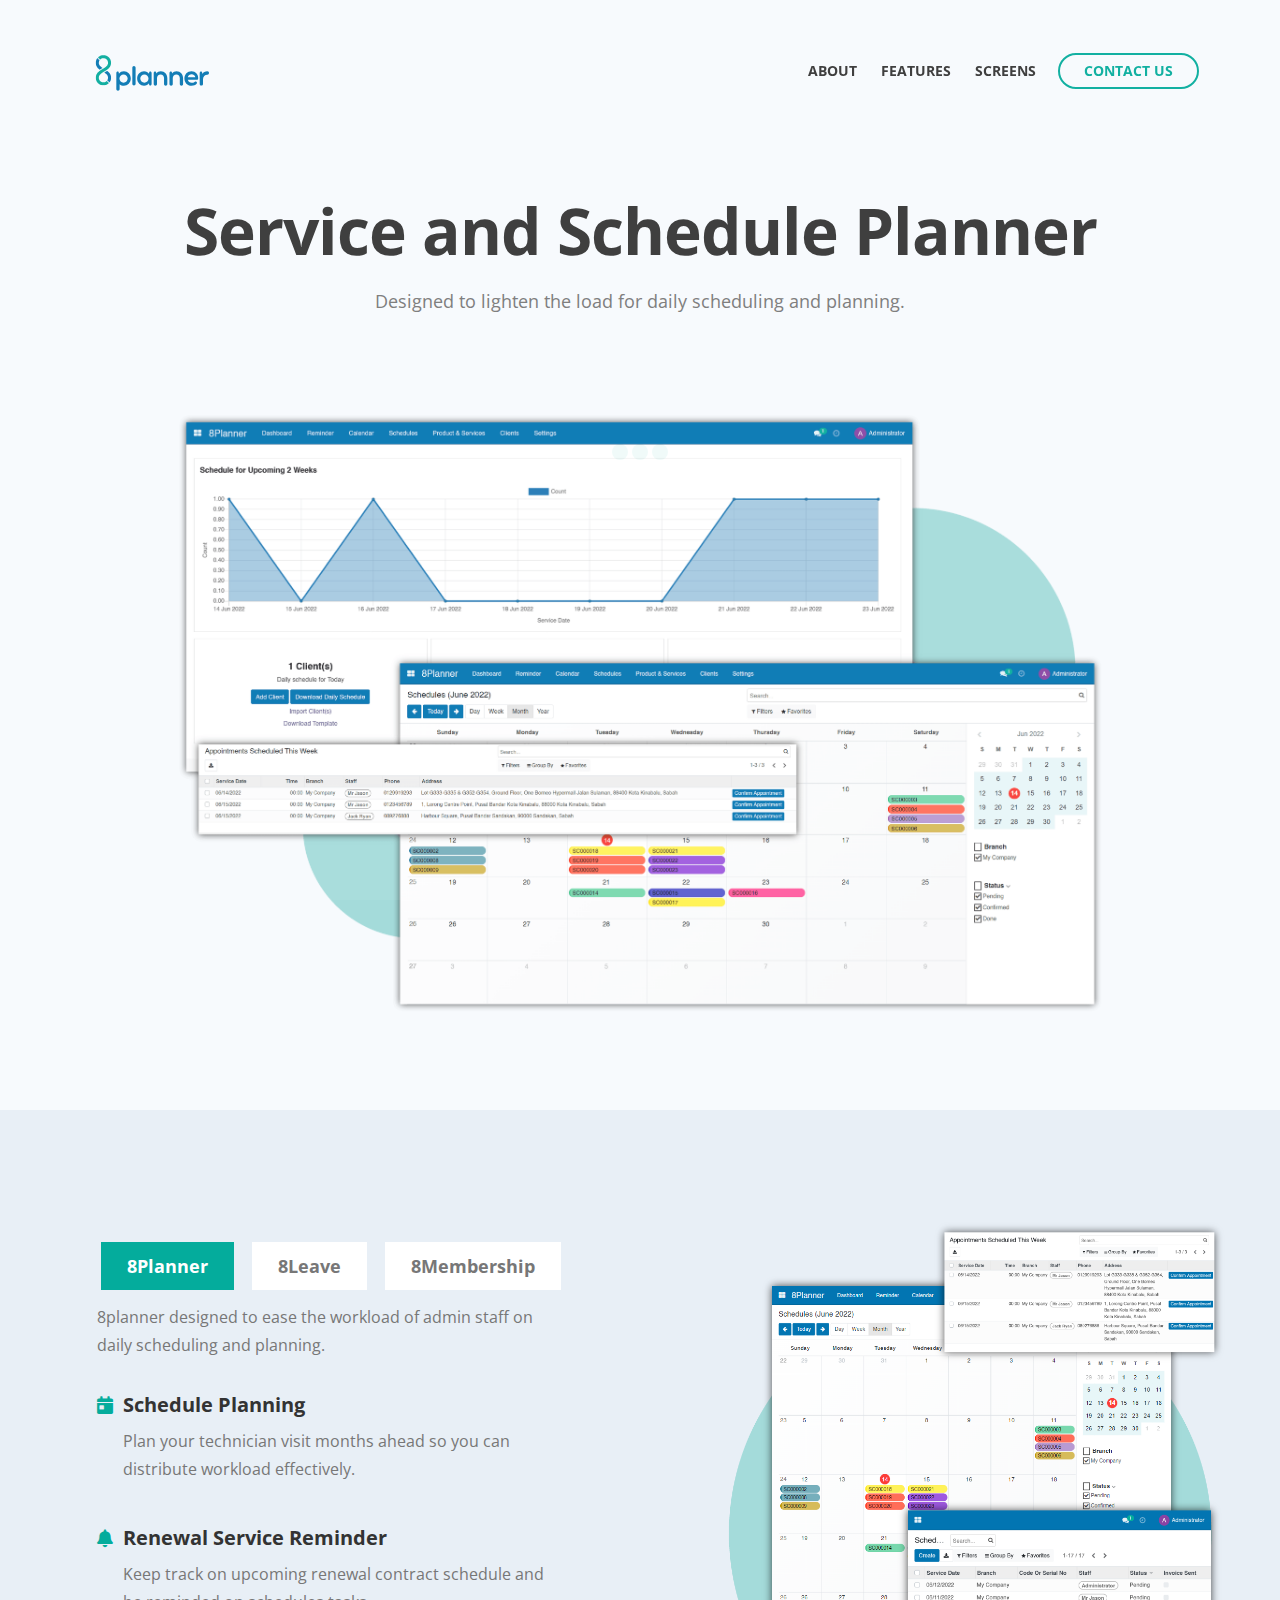
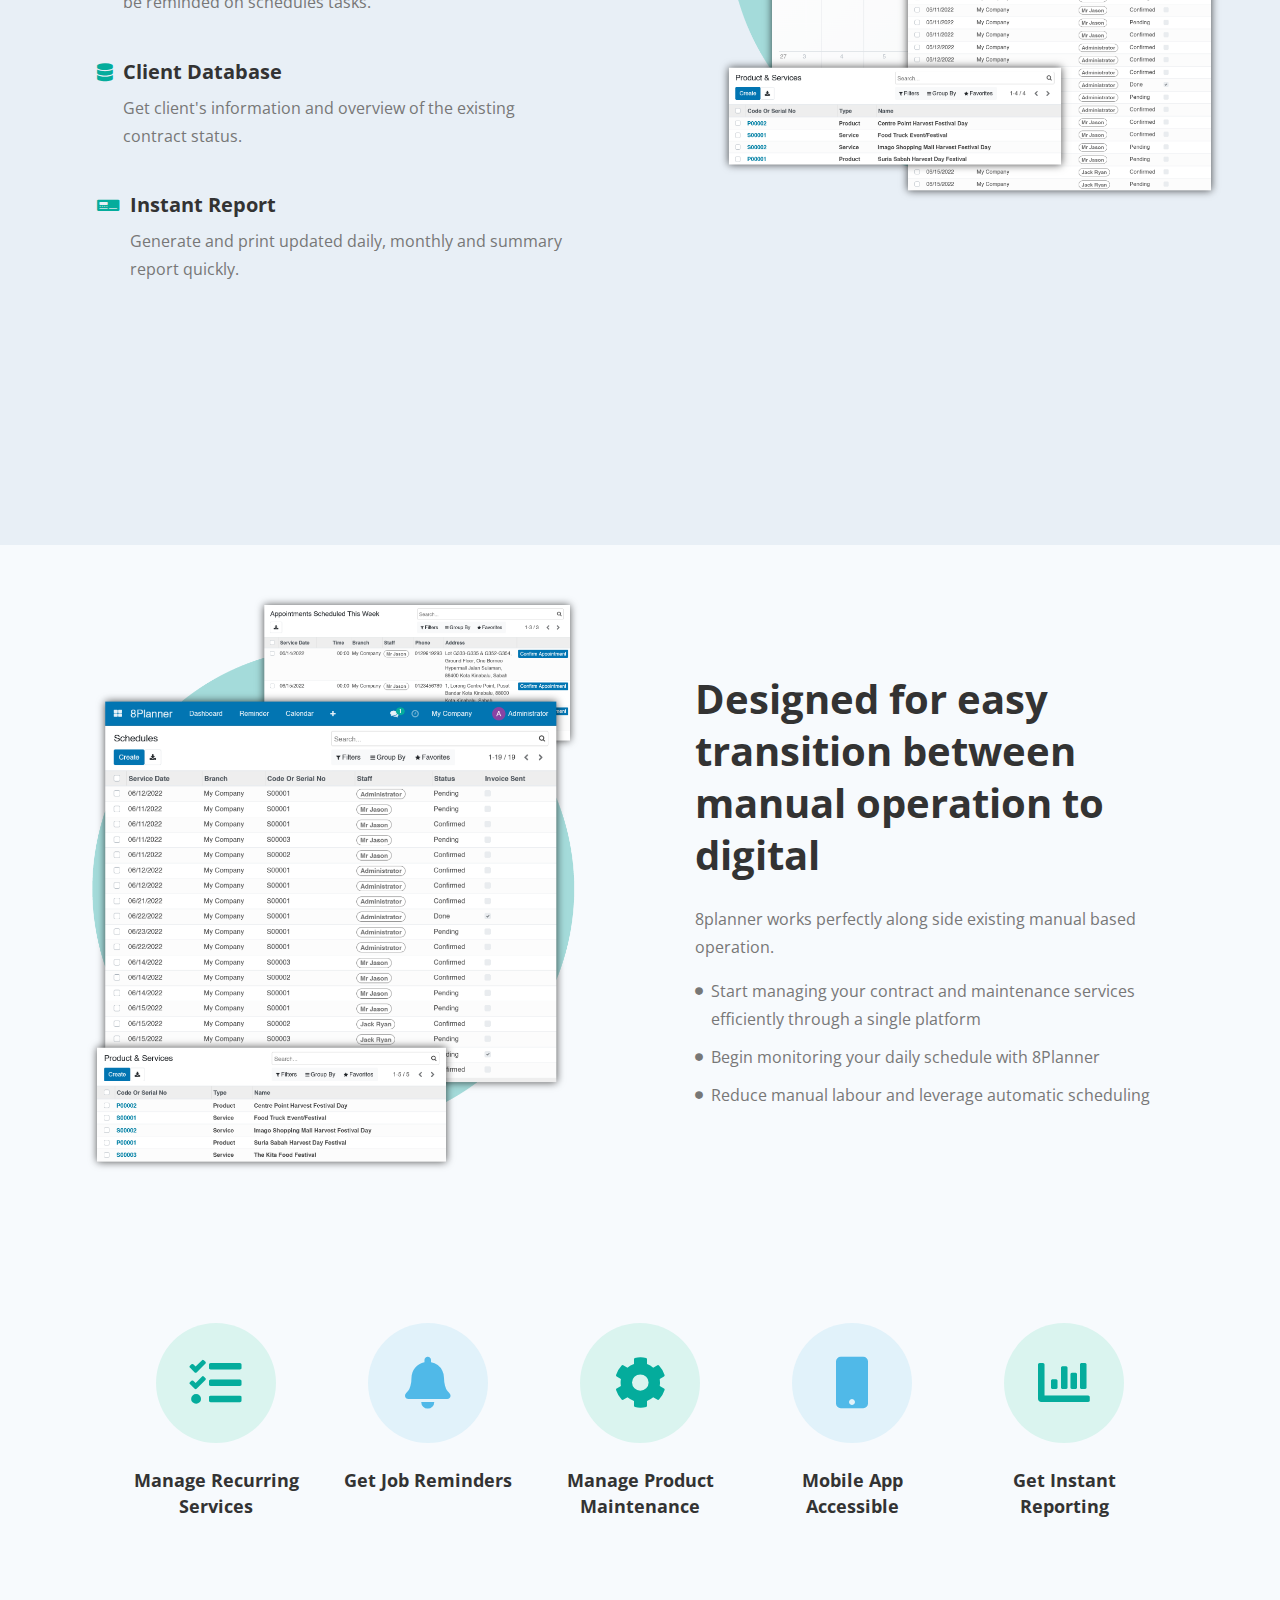
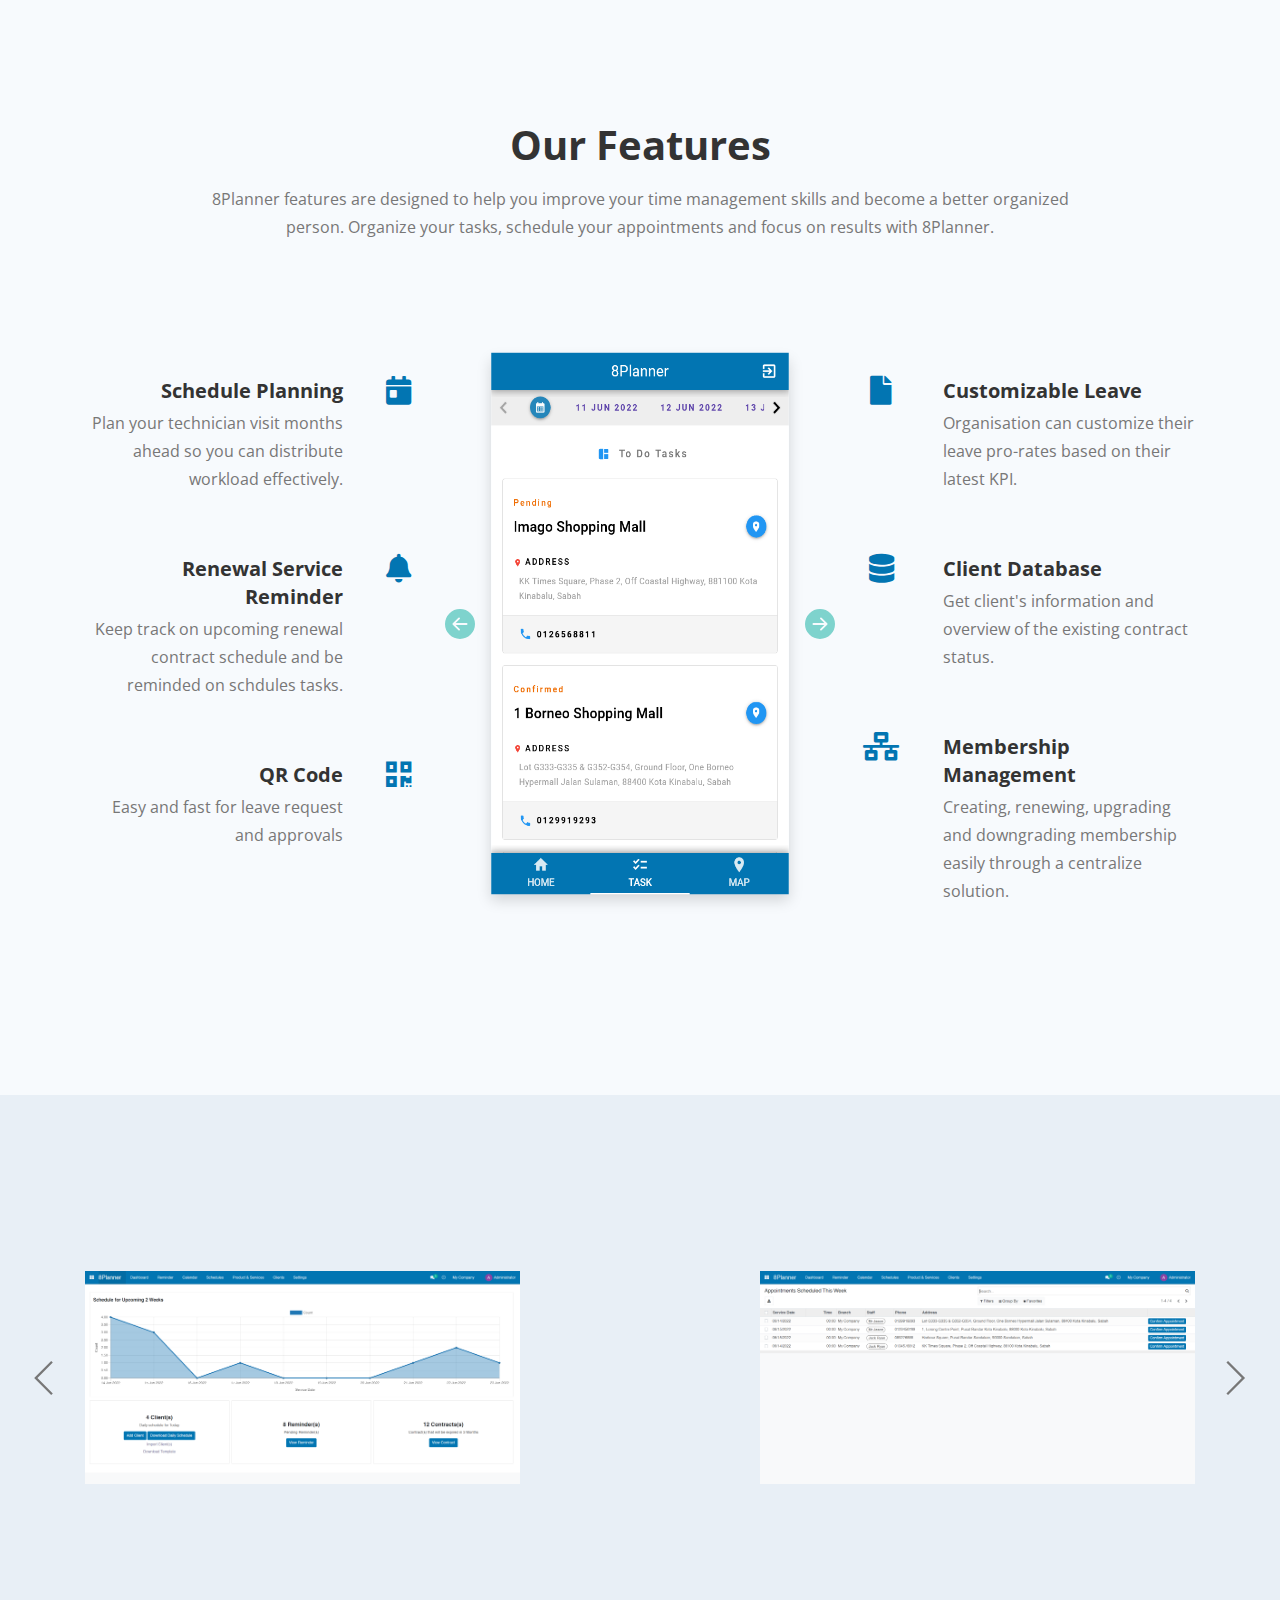
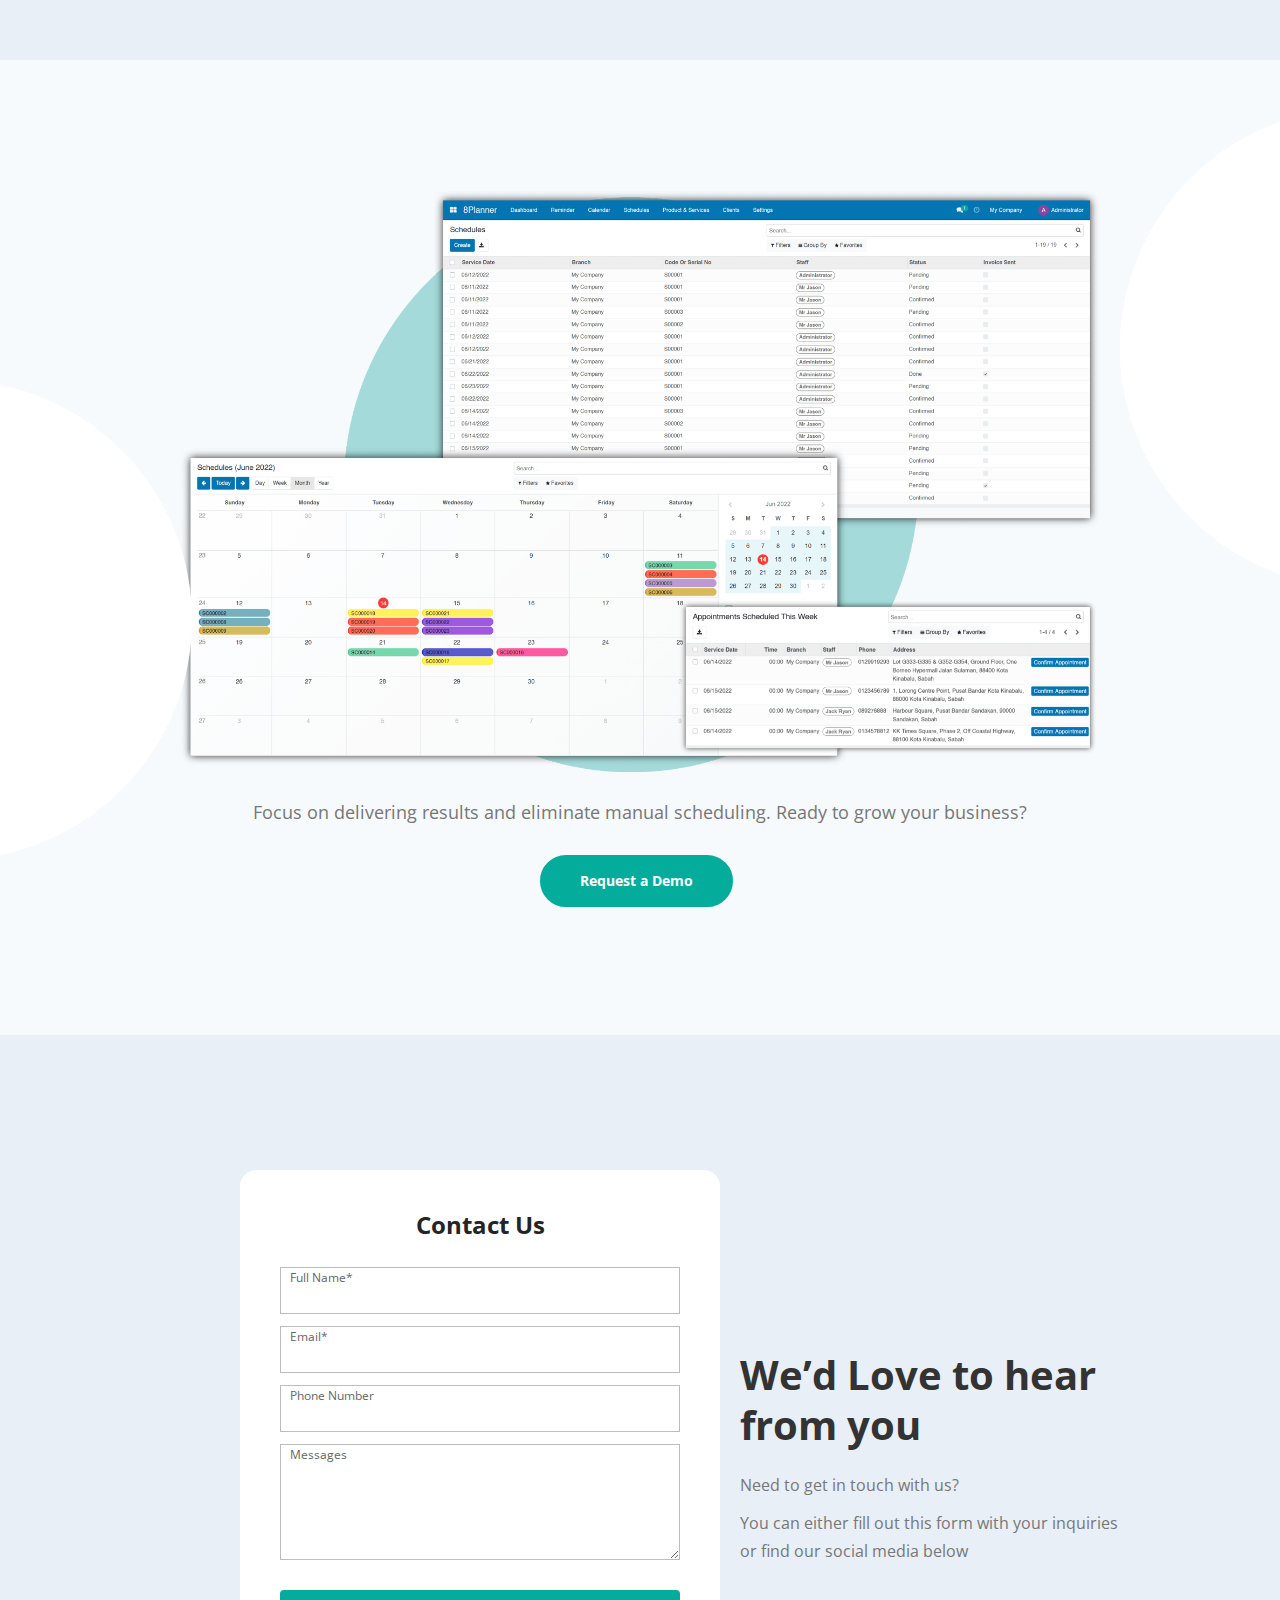
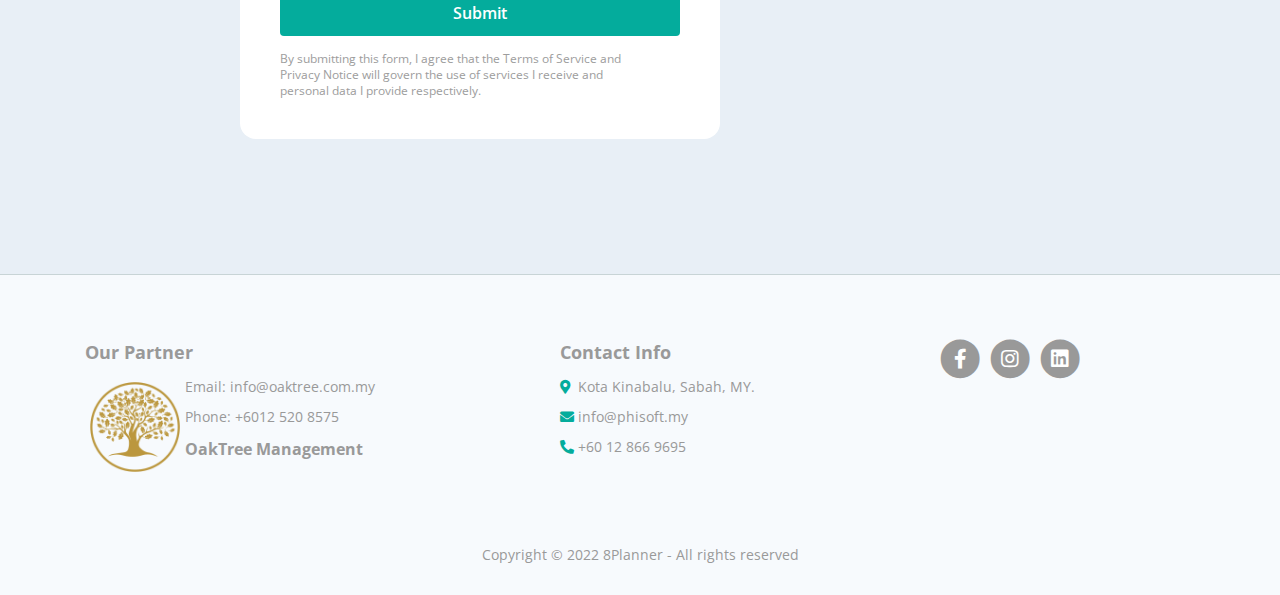
==== commit d1349741: "Merge pull request #61 from phisoft/issue#60" ====
--- a/index.html
+++ b/index.html
@@ -7,7 +7,7 @@
 
     <!-- SEO Meta Tags -->
     <meta name="description"
-        content="Sync is a landing page HTML template built with Bootstrap 4 for presenting mobile apps to the online audience and for getting visitors to become users.">
+        content="Start to plan, schedule, and manage your daily service operation with 8planner.">
     <meta name="author" content="Inovatik">
 
     <!-- OG Meta Tags to improve the way the post looks when you share the page on LinkedIn, Facebook, Google+ -->
@@ -51,9 +51,6 @@
     <!-- Navigation -->
     <nav class="navbar navbar-expand-lg navbar-dark navbar-custom fixed-top">
         <div class="container">
-            <!-- Text Logo - Use this if you don't have a graphic logo -->
-            <!-- <a class="navbar-brand logo-text page-scroll" href="index.html">Sync</a> -->
-
             <!-- Image Logo -->
             <a class="navbar-brand logo-image" href="index.html"><img src="images/logo.svg" alt="alternative"></a>
 
@@ -107,8 +104,7 @@
                 <div class="col-lg-12">
                     <div class="text-container">
                         <h1>Service and Schedule Planner</h1>
-                        <p class="p-large p-heading">Designed to lighten the load on administrative staff who are
-                            responsible for daily scheduling and planning</p>
+                        <p class="p-large p-heading">Designed to lighten the load for daily scheduling and planning.</p>
                         <!-- <a class="btn-solid-lg" href="#your-link"><i class="fab fa-apple"></i>DOWNLOAD</a>
                         <a class="btn-solid-lg" href="#your-link"><i class="fab fa-google-play"></i>DOWNLOAD</a> -->
                     </div> <!-- end of text-container -->
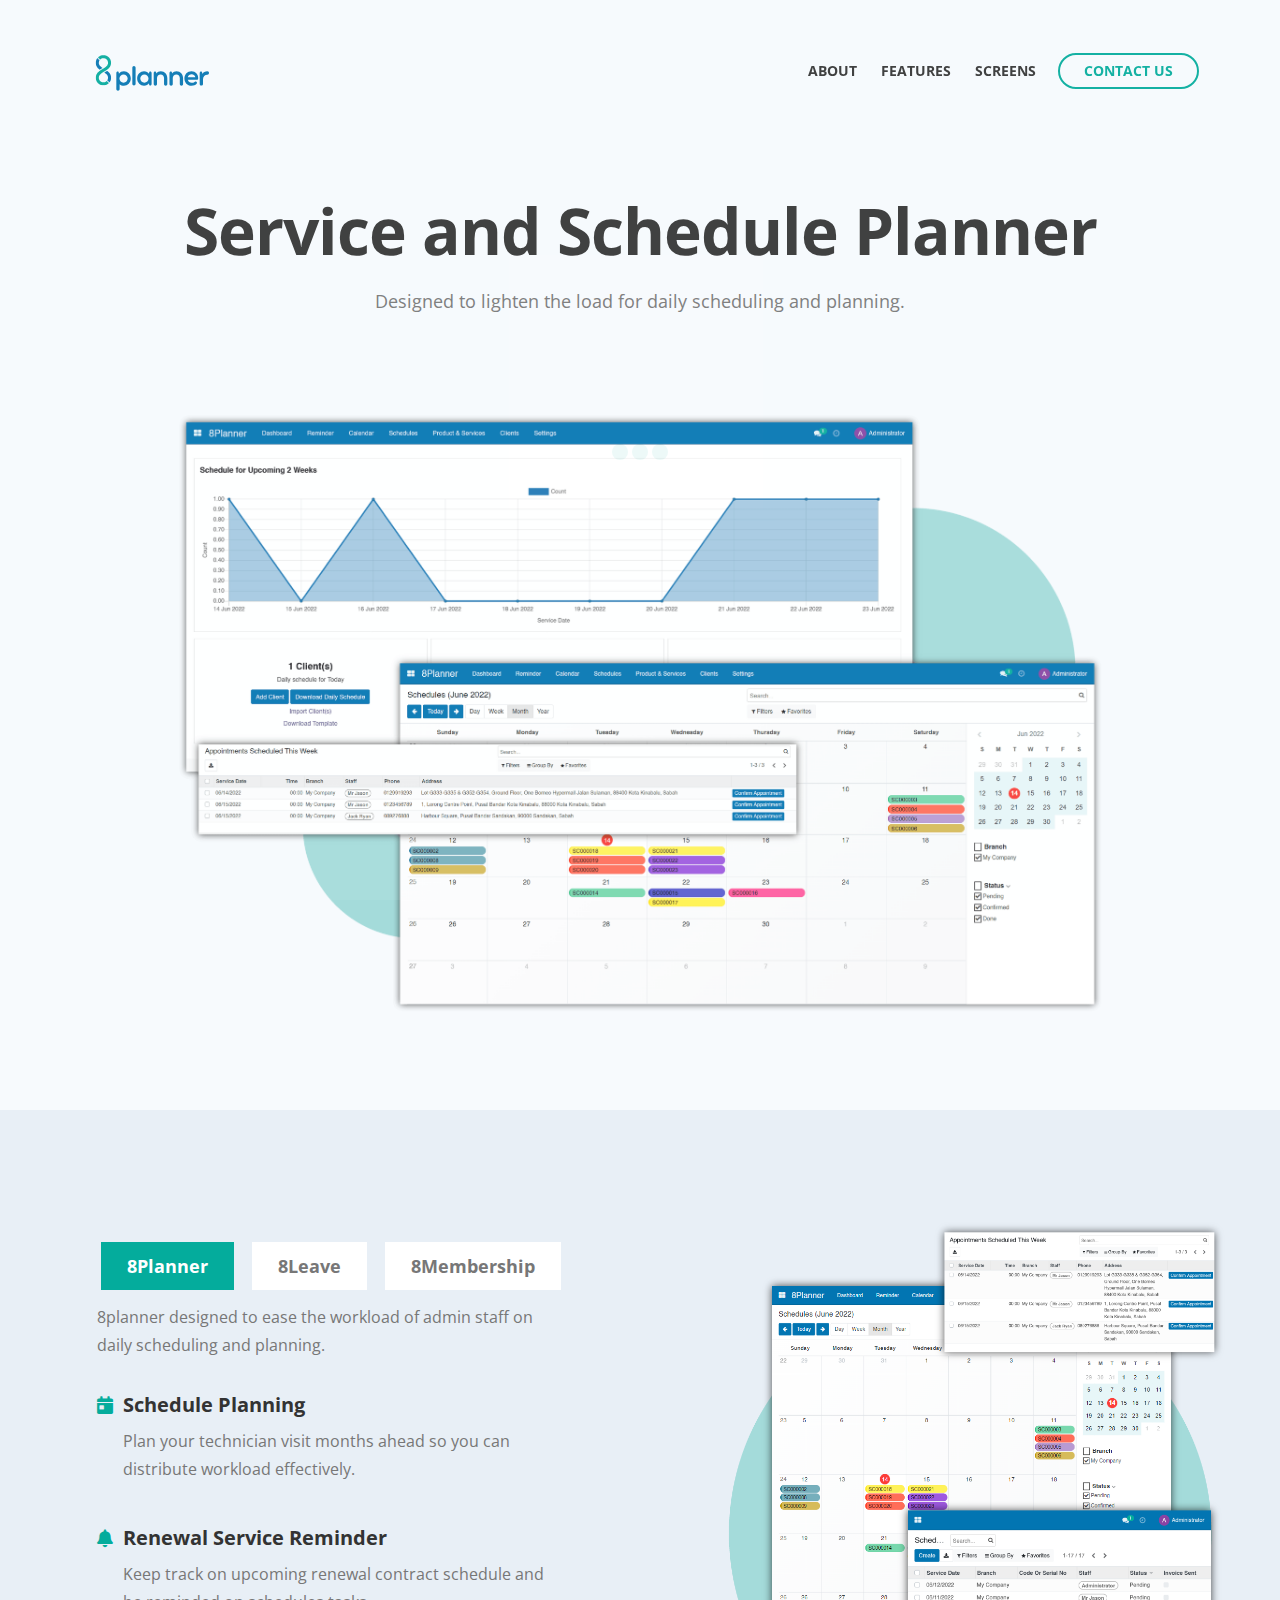
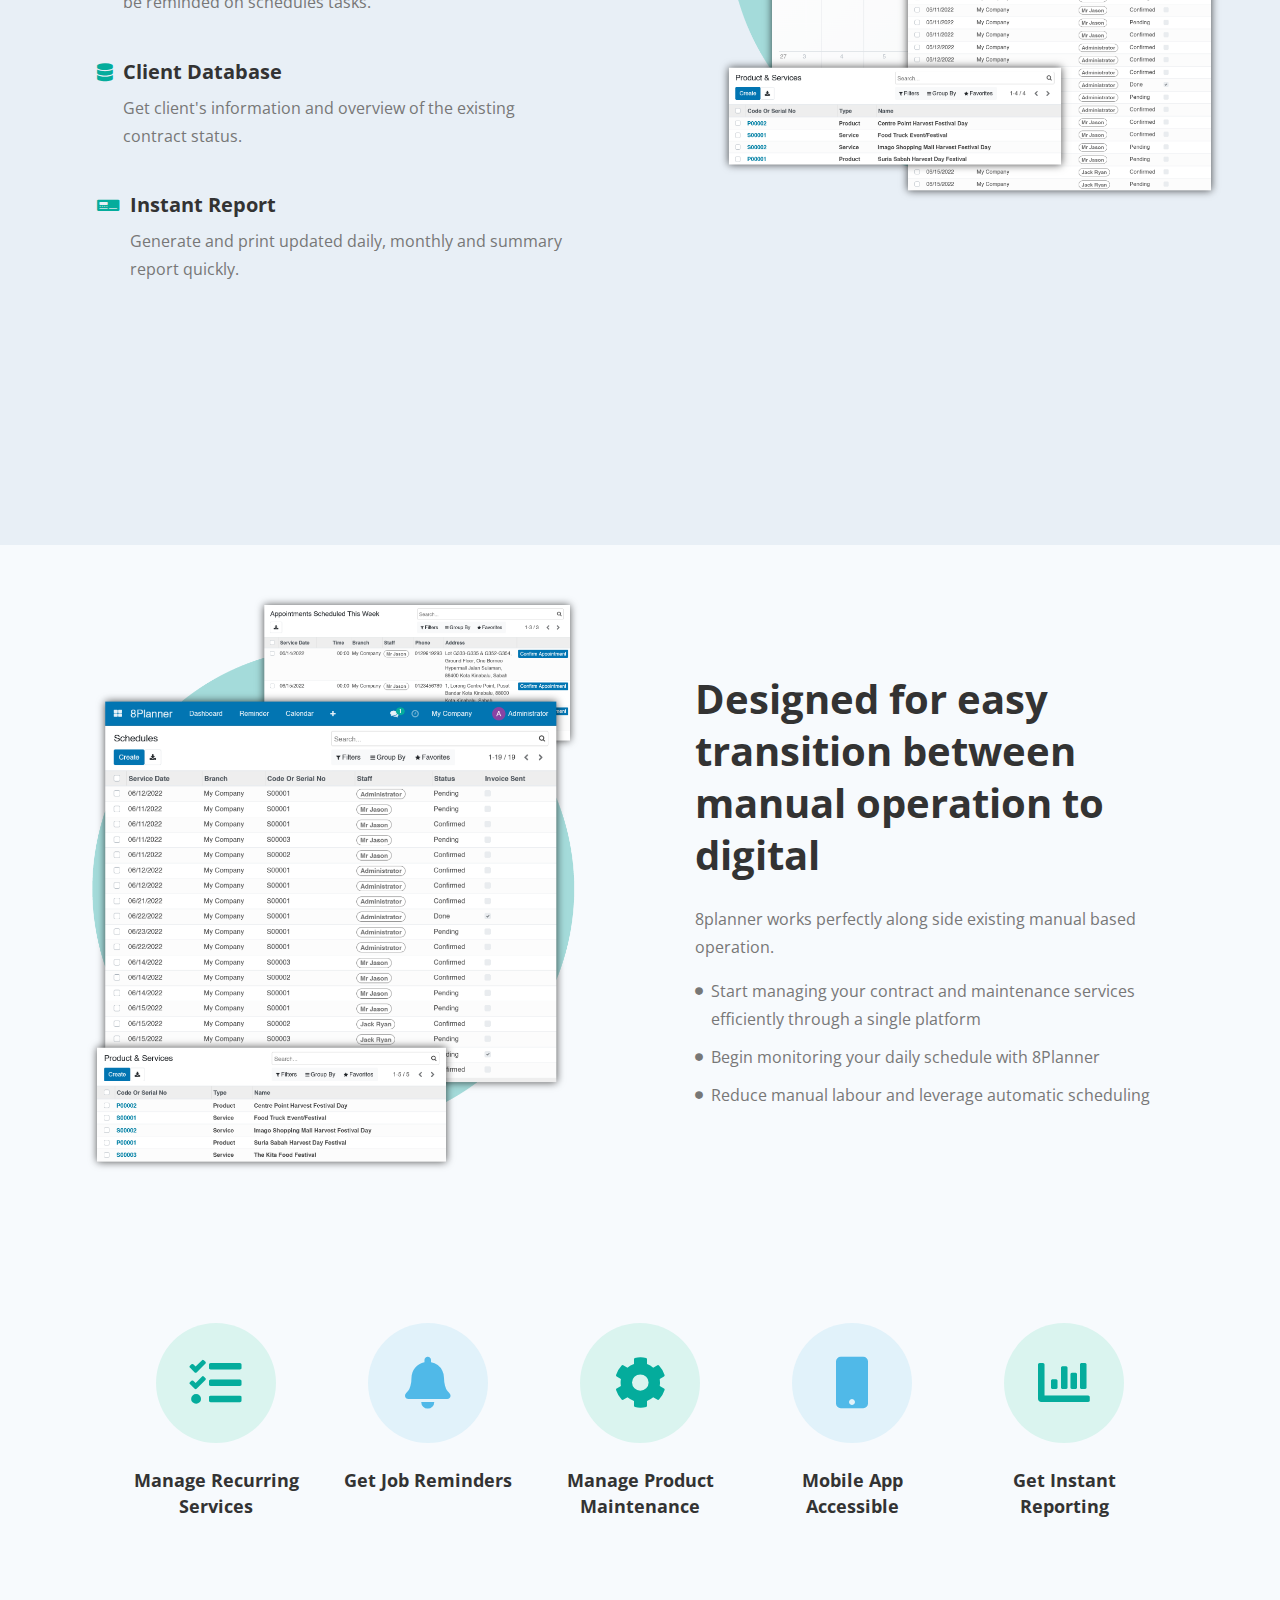
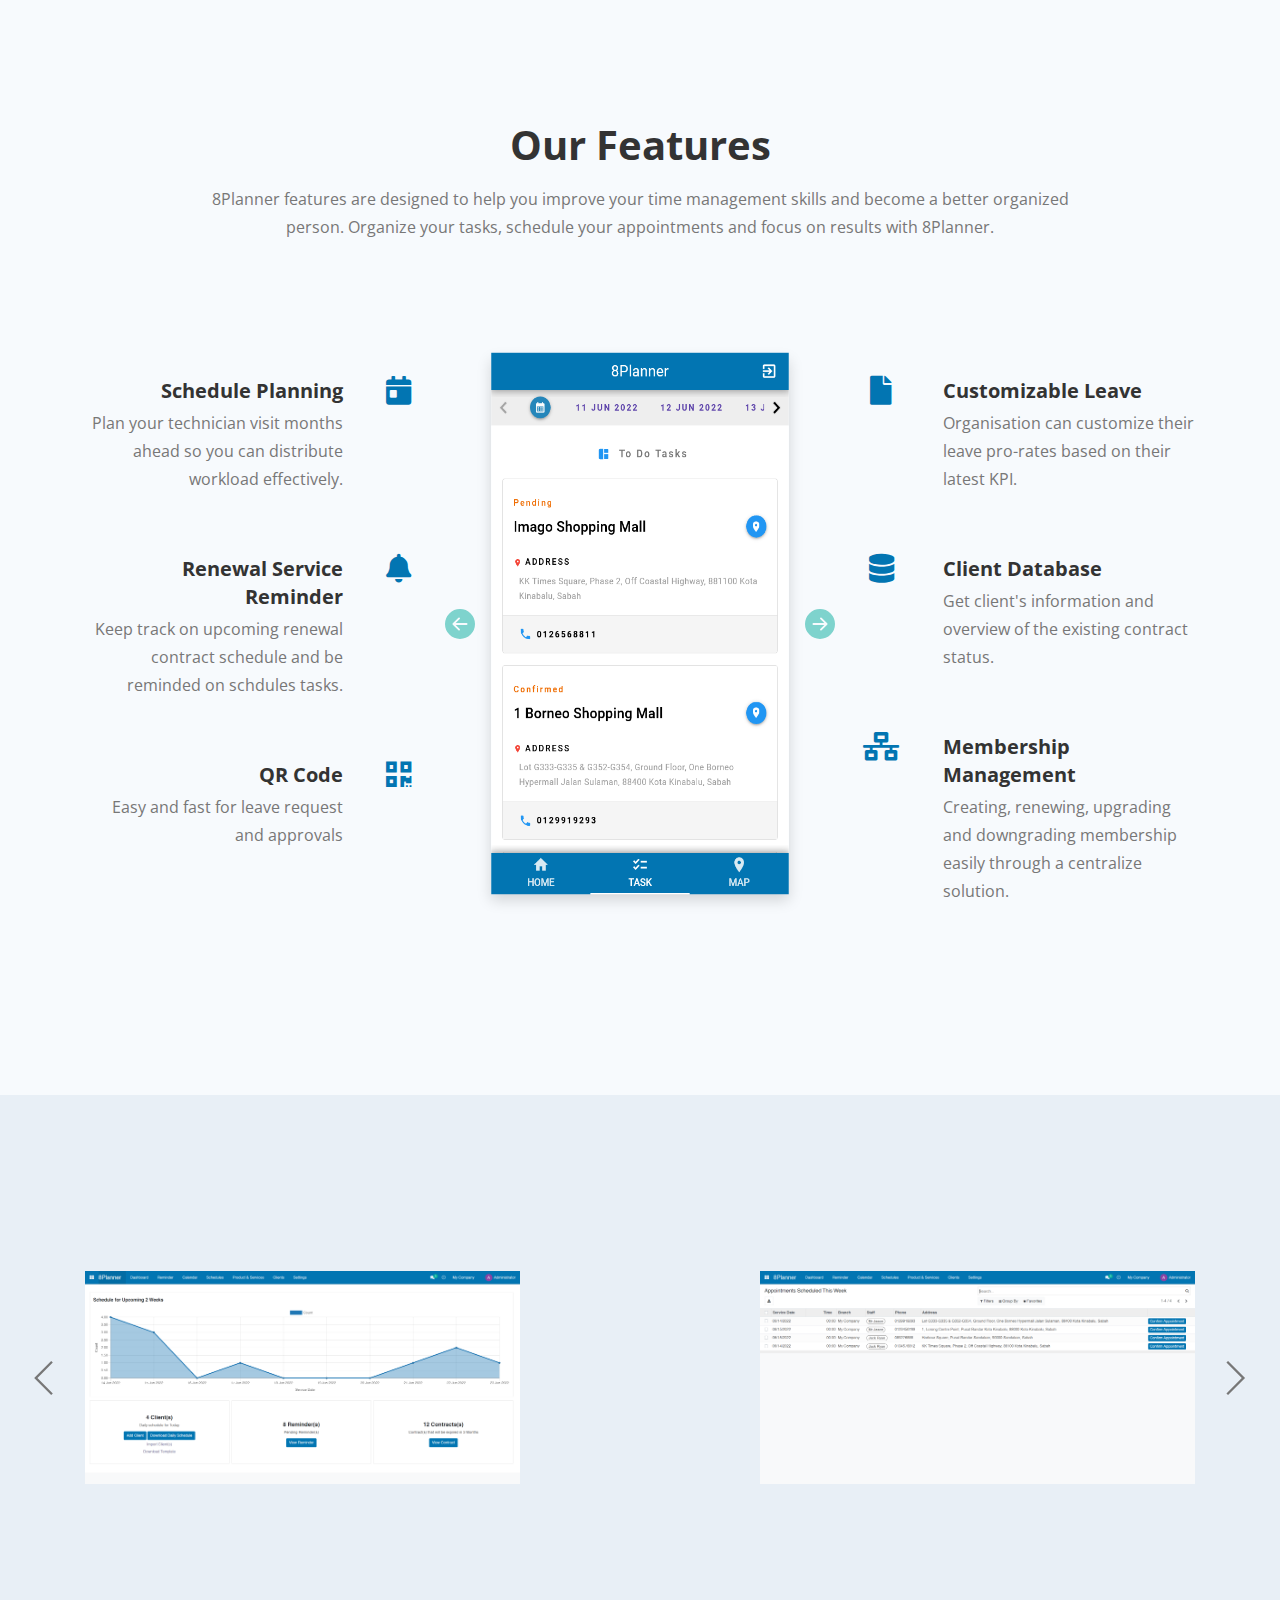
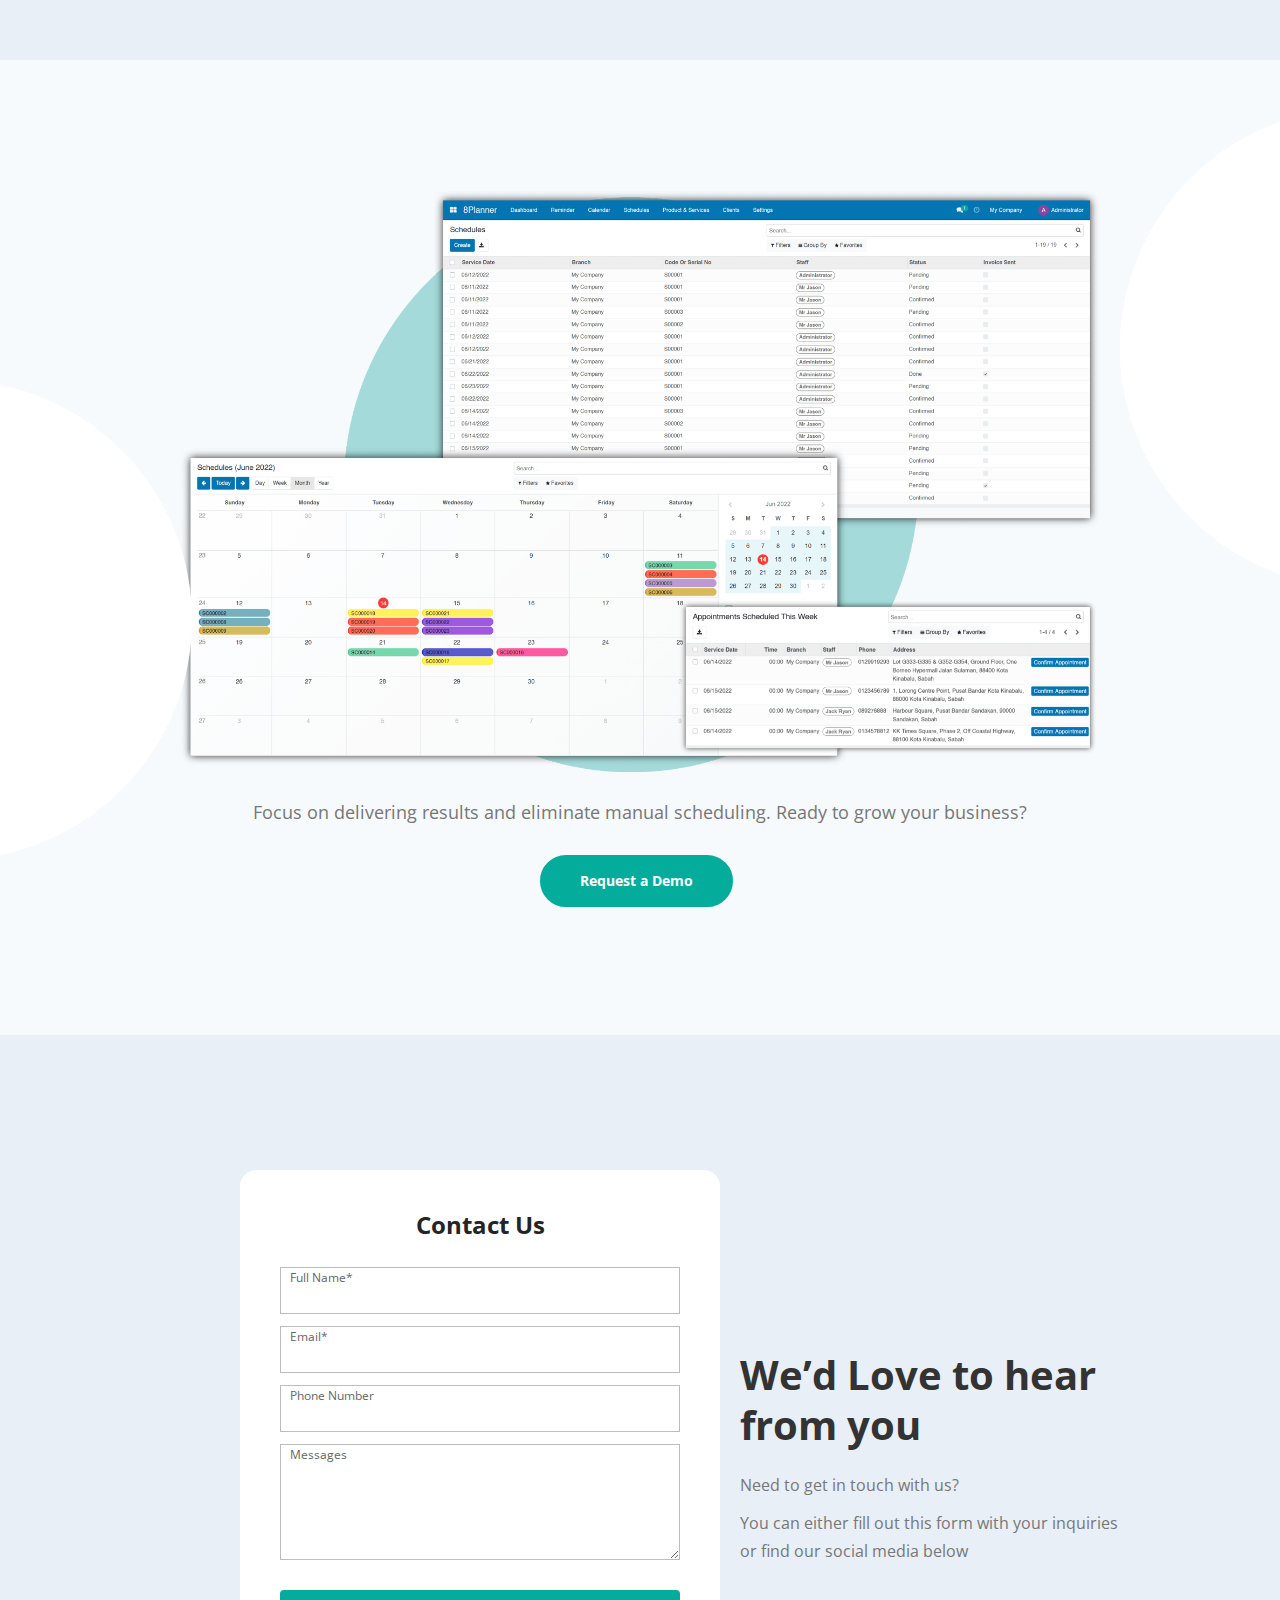
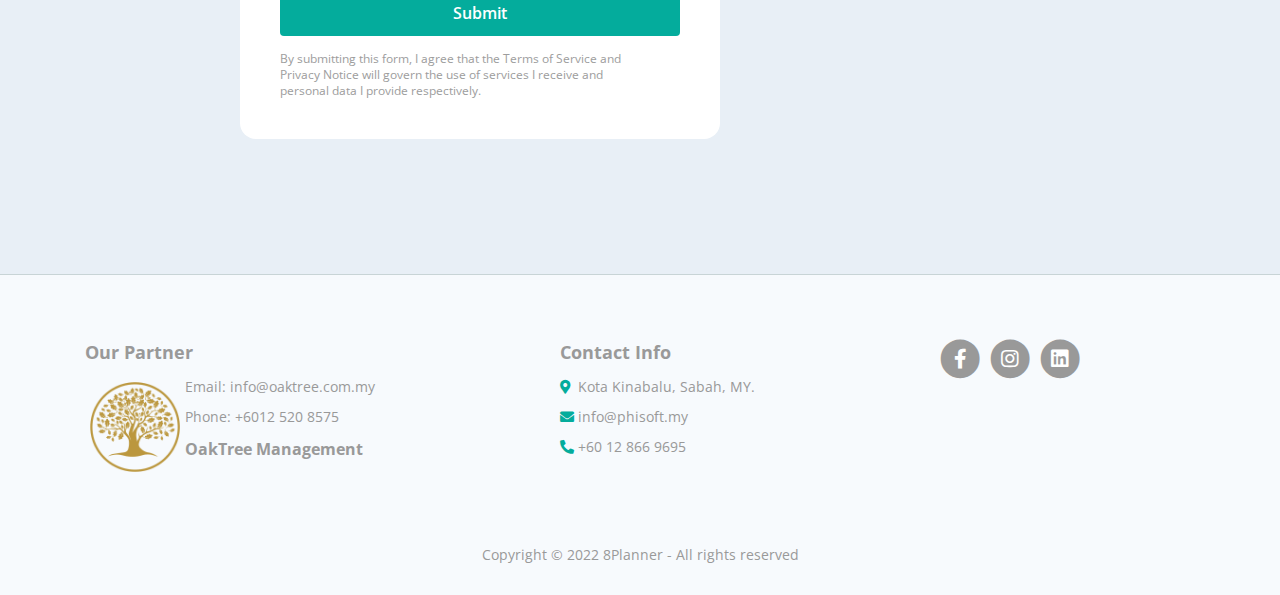
==== commit 94bf516c: "update meta data" ====
--- a/index.html
+++ b/index.html
@@ -8,7 +8,7 @@
     <!-- SEO Meta Tags -->
     <meta name="description"
         content="Start to plan, schedule, and manage your daily service operation with 8planner.">
-    <meta name="author" content="Inovatik">
+    <meta name="author" content="8planner">
 
     <!-- OG Meta Tags to improve the way the post looks when you share the page on LinkedIn, Facebook, Google+ -->
     <meta property="og:site_name" content="" /> <!-- website name -->
--- a/css/styles.css
+++ b/css/styles.css
@@ -1,9 +1,3 @@
-/* Template: Sync - Free Mobile App Landing Page HTML Template
-   Author: Inovatik
-   Created: Dec 2019
-   Description: Master CSS file
-*/
-
 /*****************************************
 Table Of Contents:
 
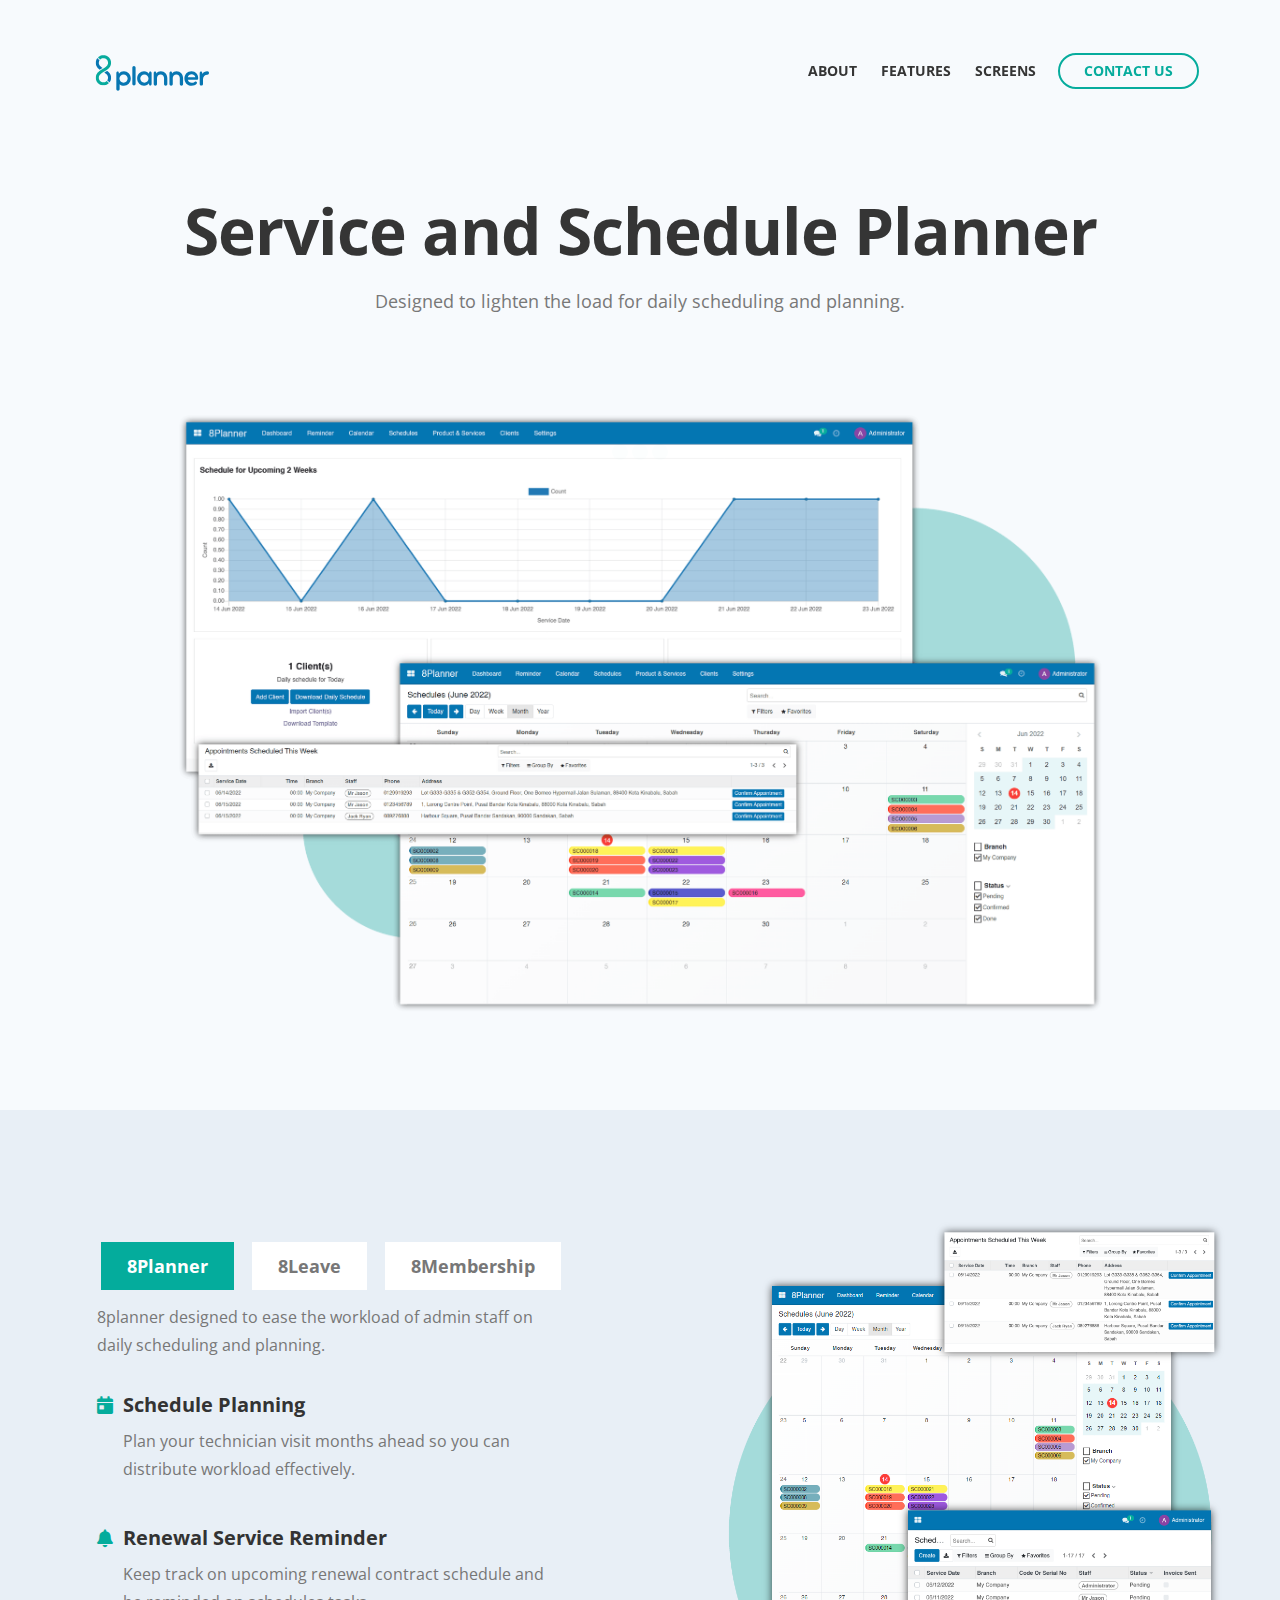
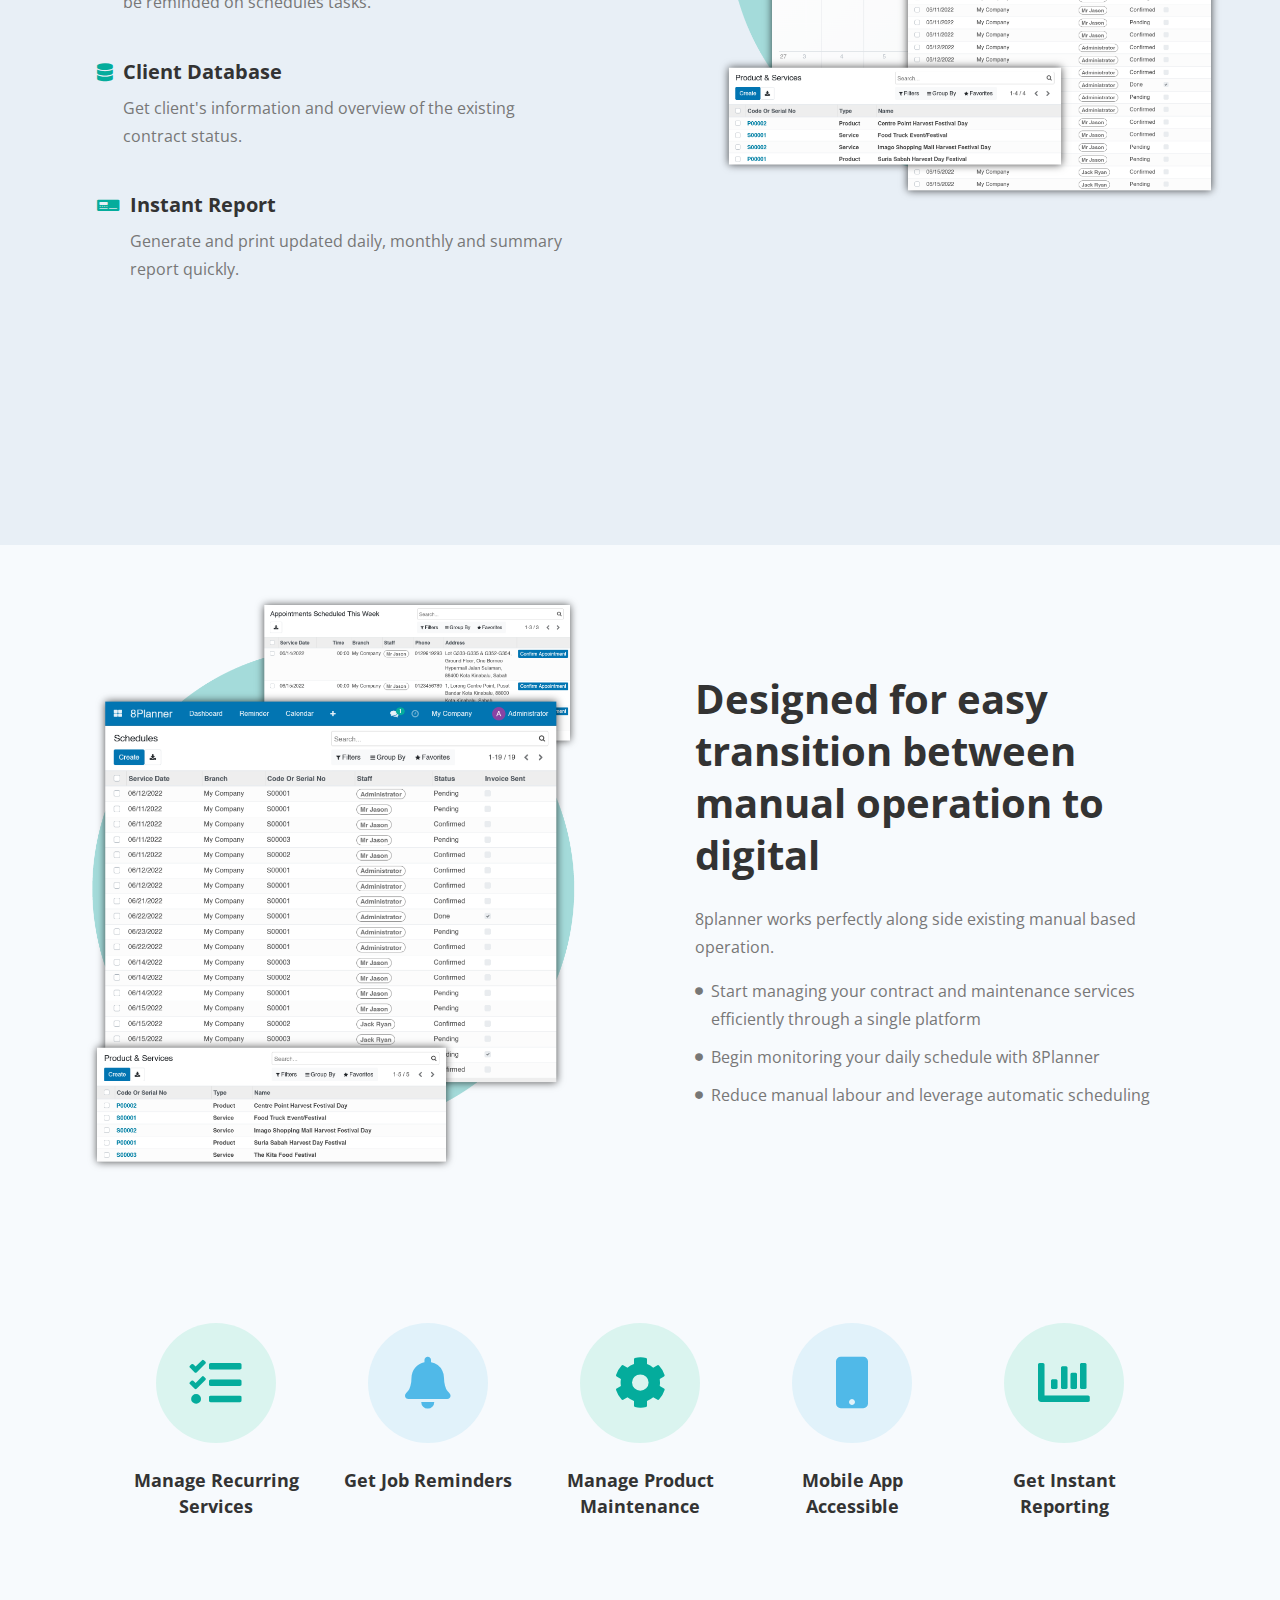
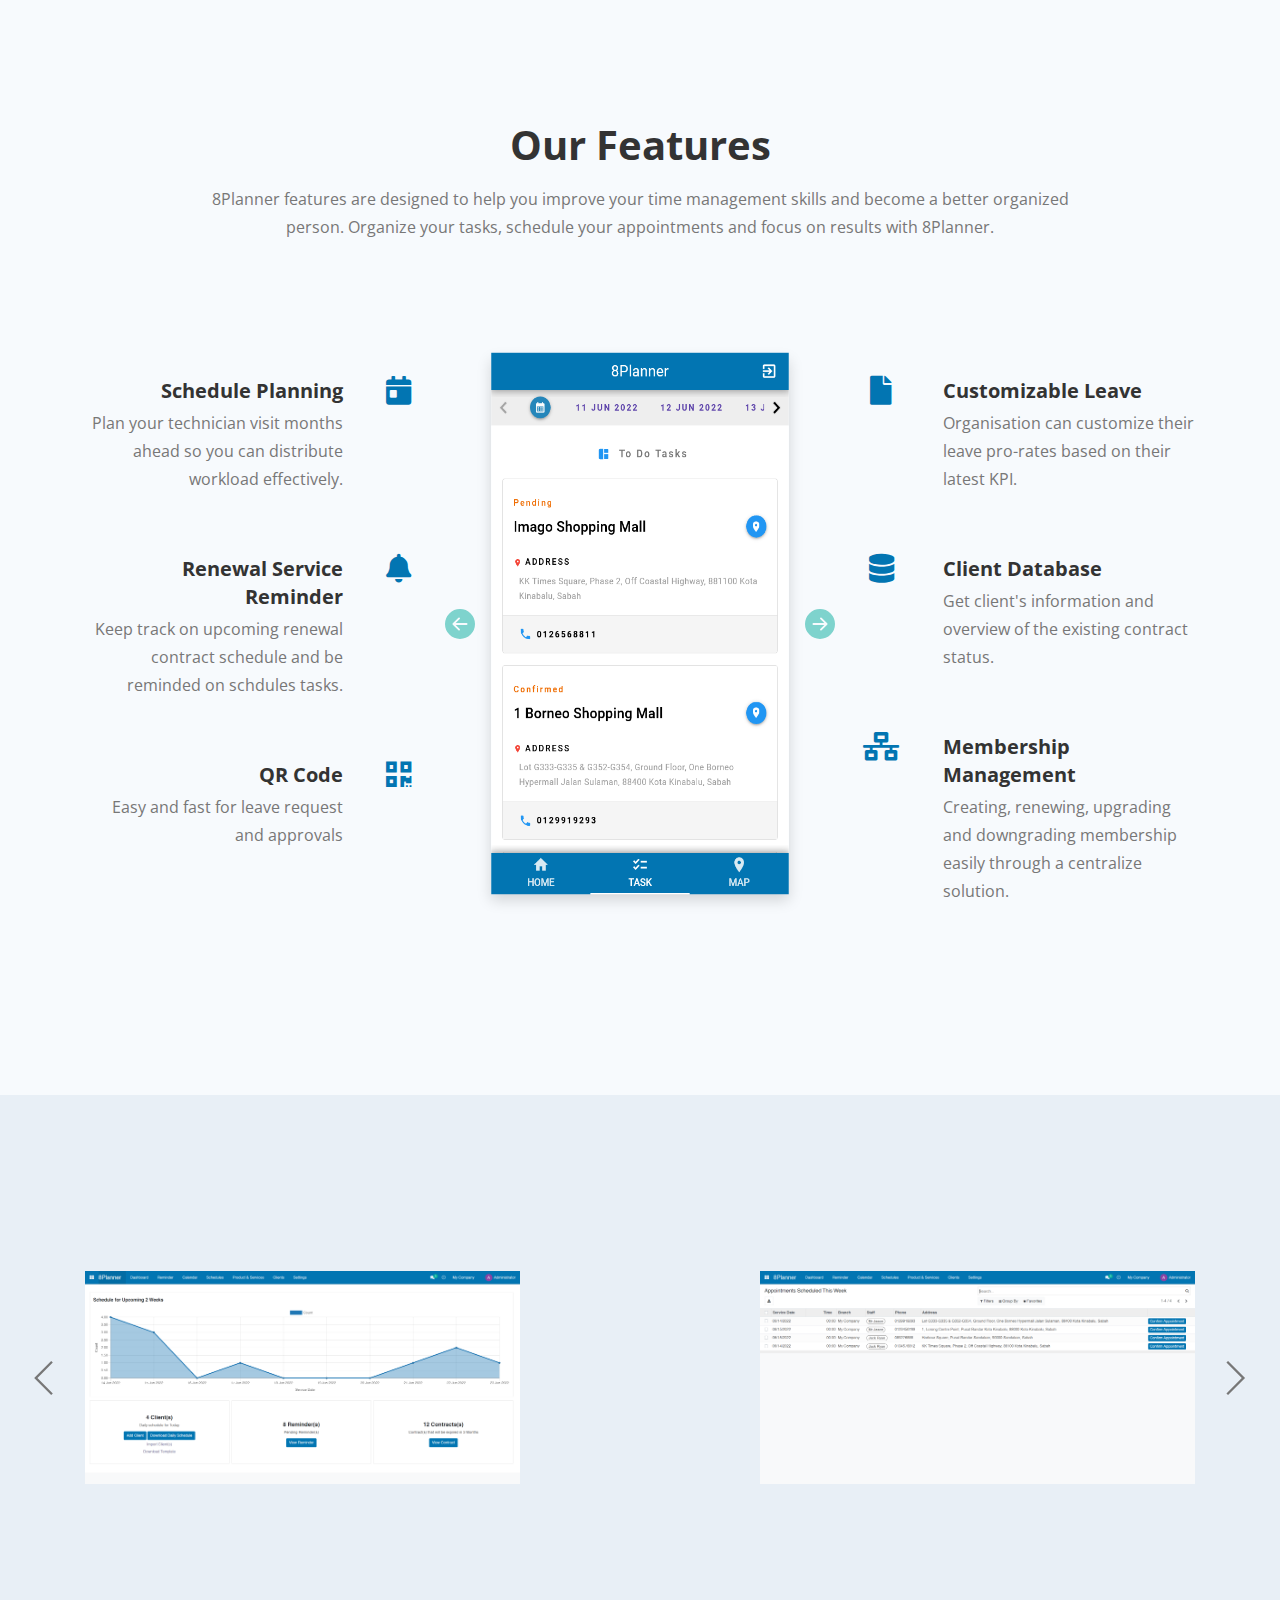
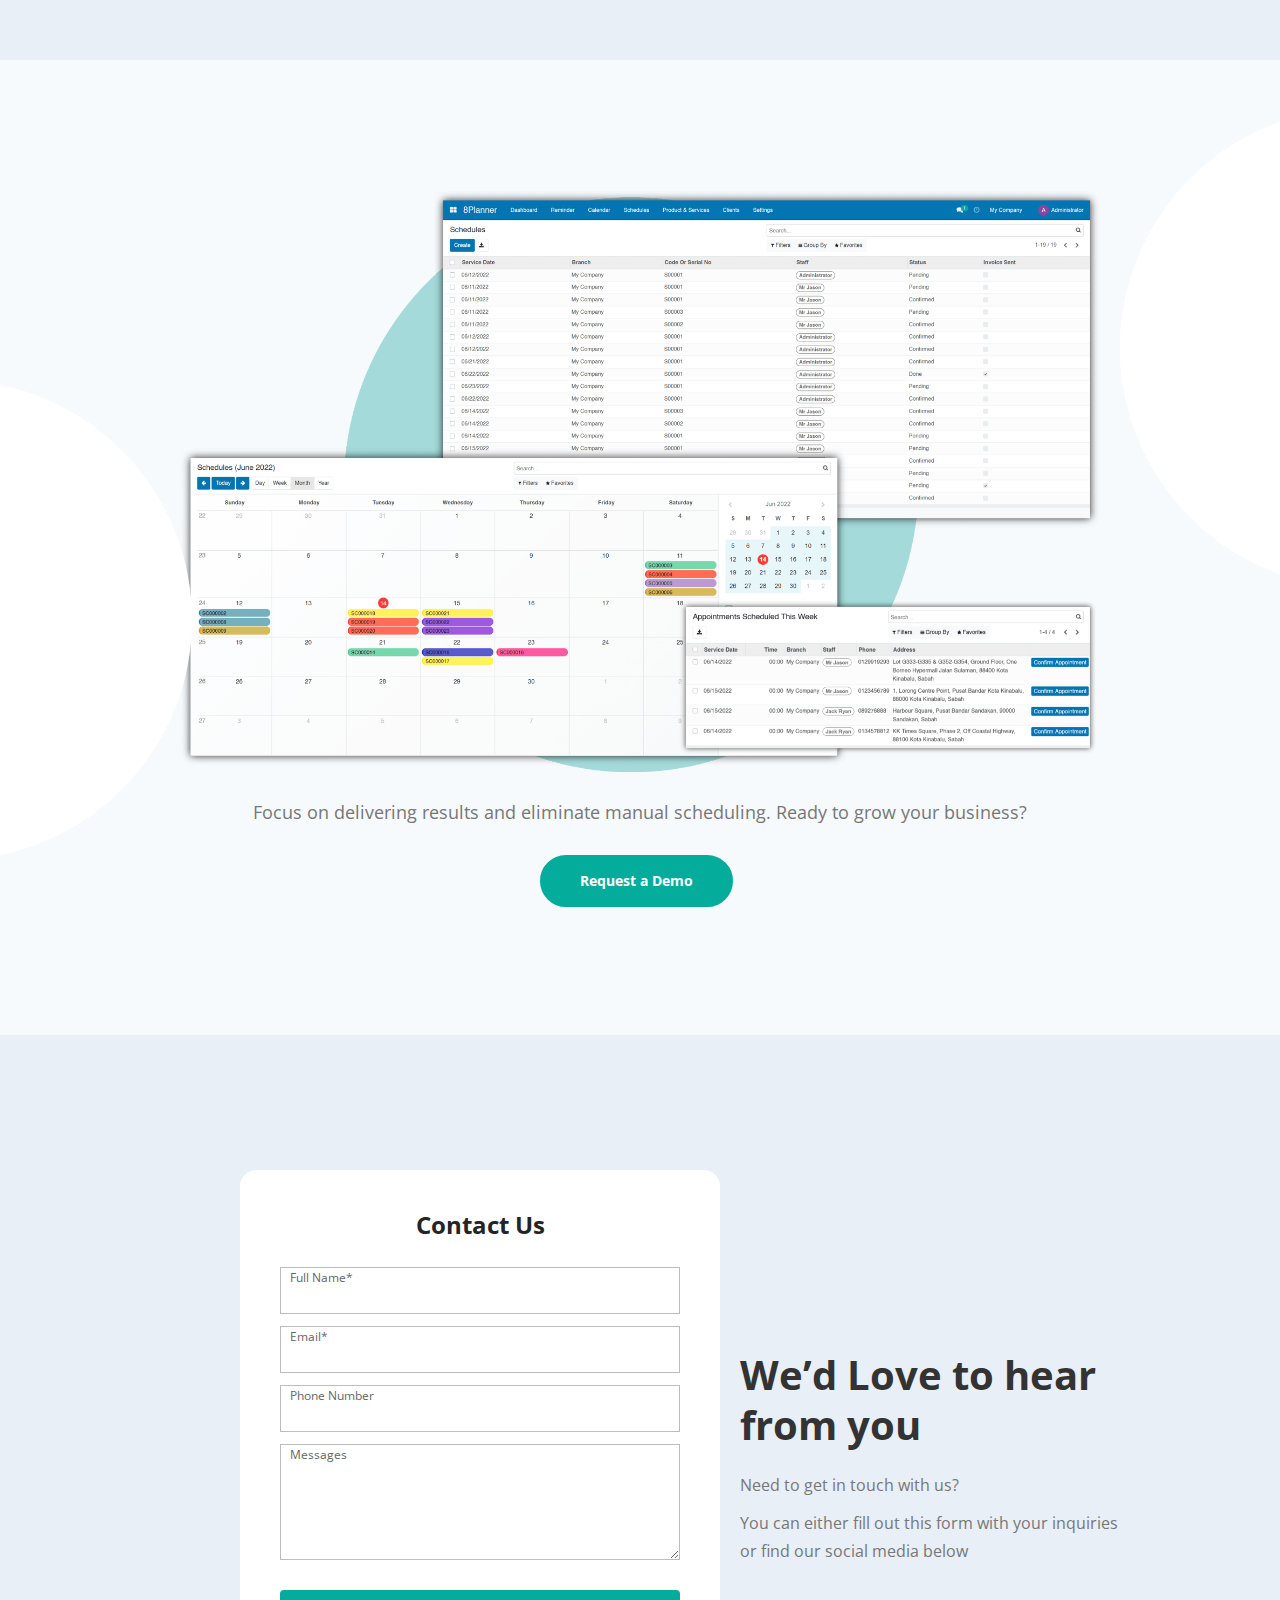
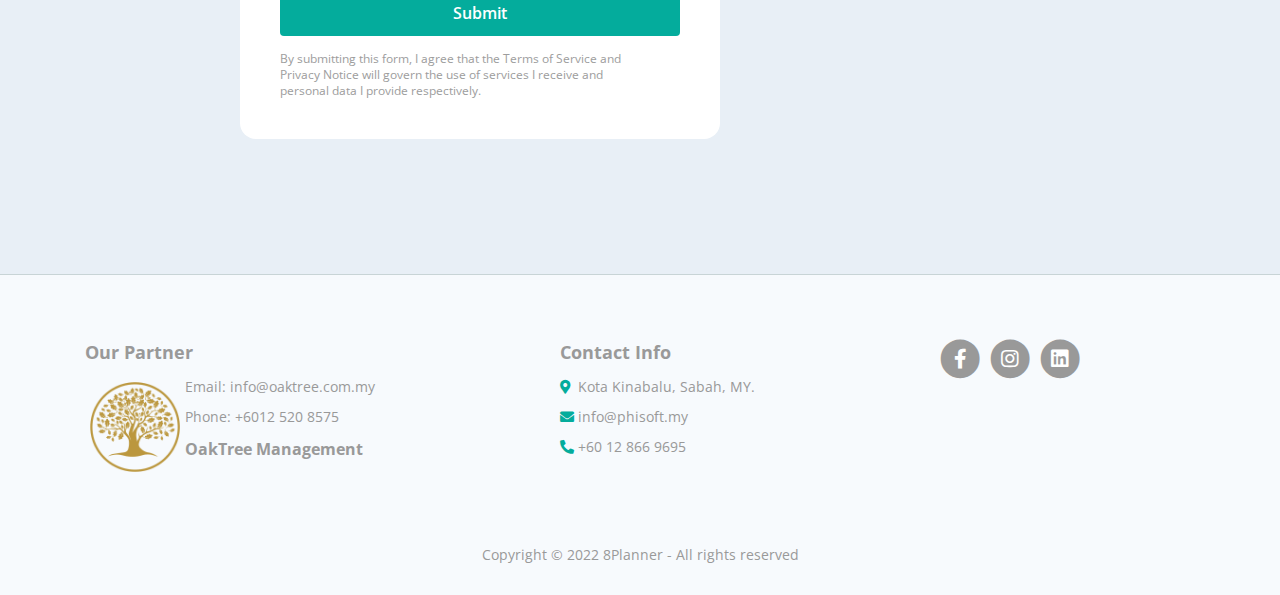
==== commit fb32c337: "Merge pull request #63 from phisoft/issue#60" ====
--- a/index.html
+++ b/index.html
@@ -11,12 +11,12 @@
     <meta name="author" content="8planner">
 
     <!-- OG Meta Tags to improve the way the post looks when you share the page on LinkedIn, Facebook, Google+ -->
-    <meta property="og:site_name" content="" /> <!-- website name -->
-    <meta property="og:site" content="" /> <!-- website link -->
-    <meta property="og:title" content="" /> <!-- title shown in the actual shared post -->
-    <meta property="og:description" content="" /> <!-- description shown in the actual shared post -->
-    <meta property="og:image" content="" /> <!-- image link, make sure it's jpg -->
-    <meta property="og:url" content="" /> <!-- where do you want your post to link to -->
+    <meta property="og:site_name" content="8planner" /> <!-- website name -->
+    <meta property="og:site" content="https://www.8planner.com/" /> <!-- website link -->
+    <meta property="og:title" content="8Planner - Service and schedule planner" /> <!-- title shown in the actual shared post -->
+    <meta property="og:description" content="Start to plan, schedule, and manage your daily service operation with 8planner." /> <!-- description shown in the actual shared post -->
+    <meta property="og:image" content="/images/logo.svg" /> <!-- image link, make sure it's jpg -->
+    <meta property="og:url" content="https://www.8planner.com/" /> <!-- where do you want your post to link to -->
     <meta property="og:type" content="article" />
 
     <!-- Webpage Title -->
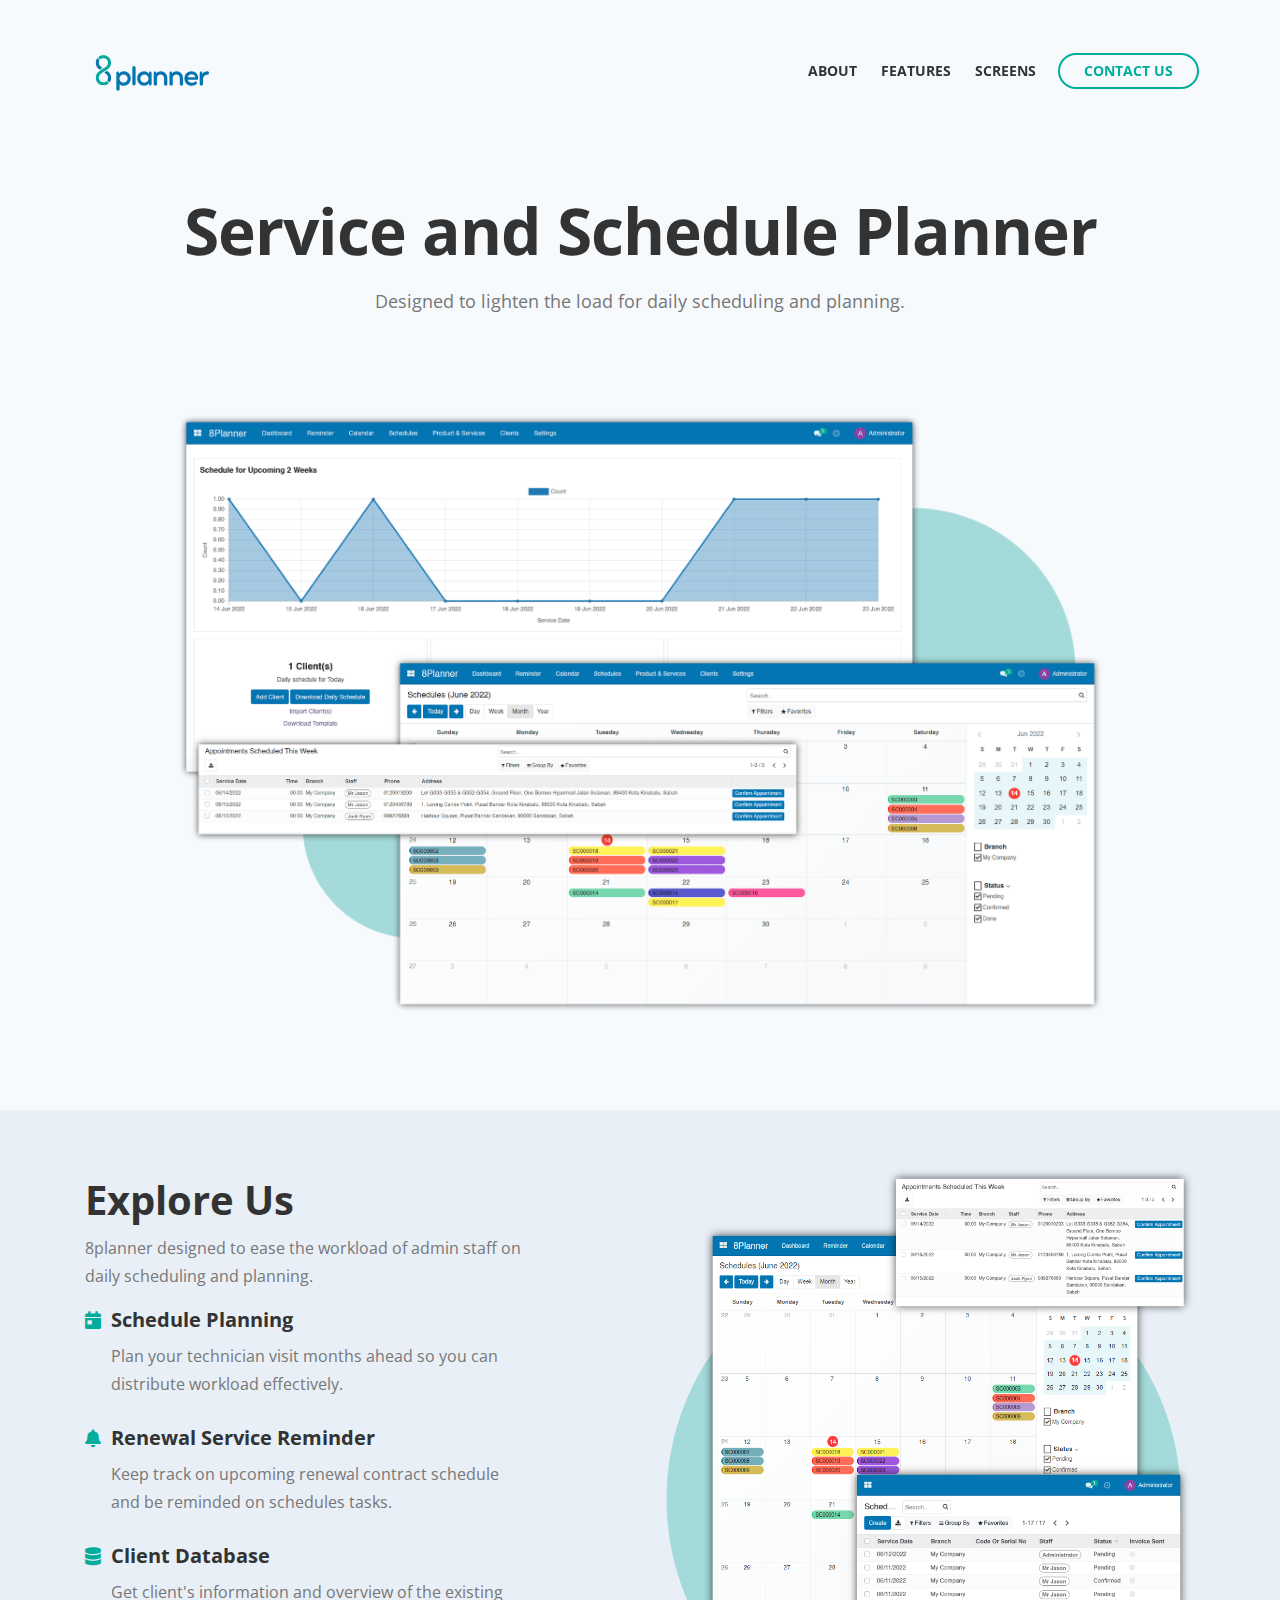
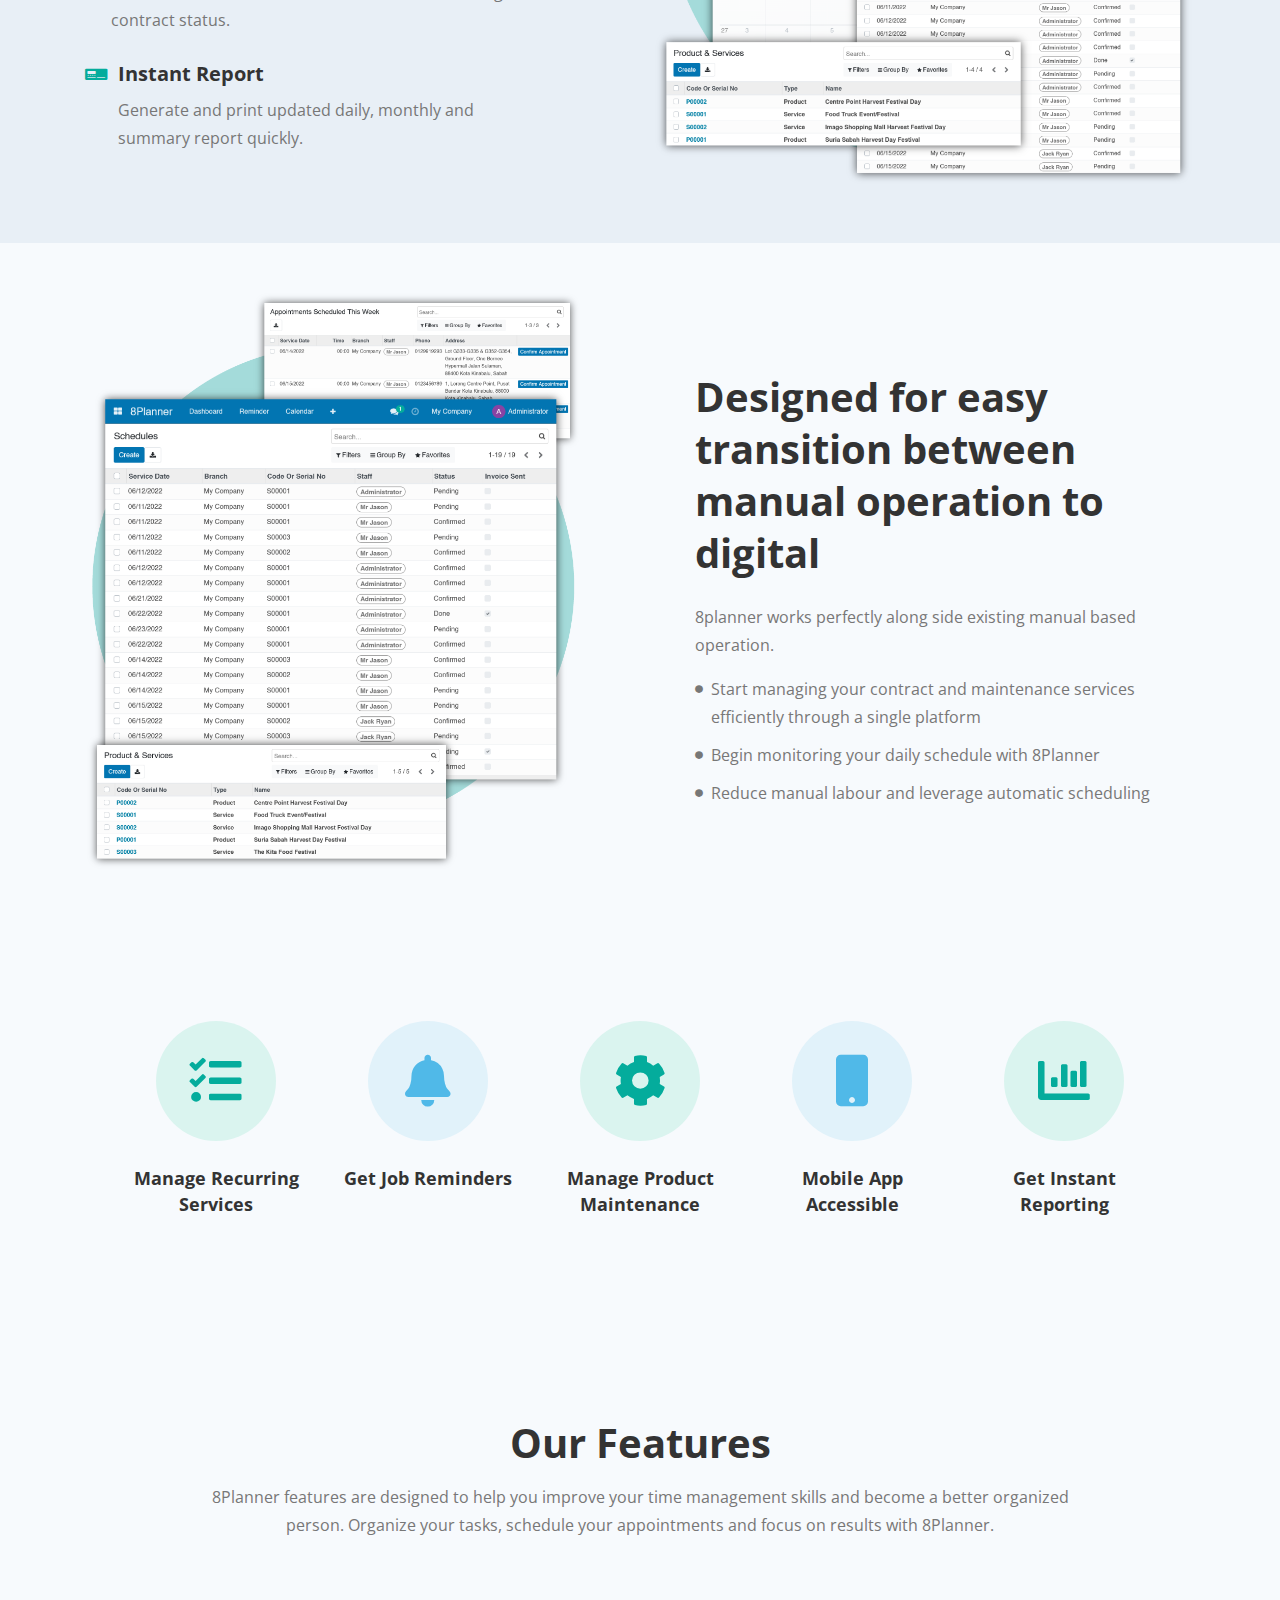
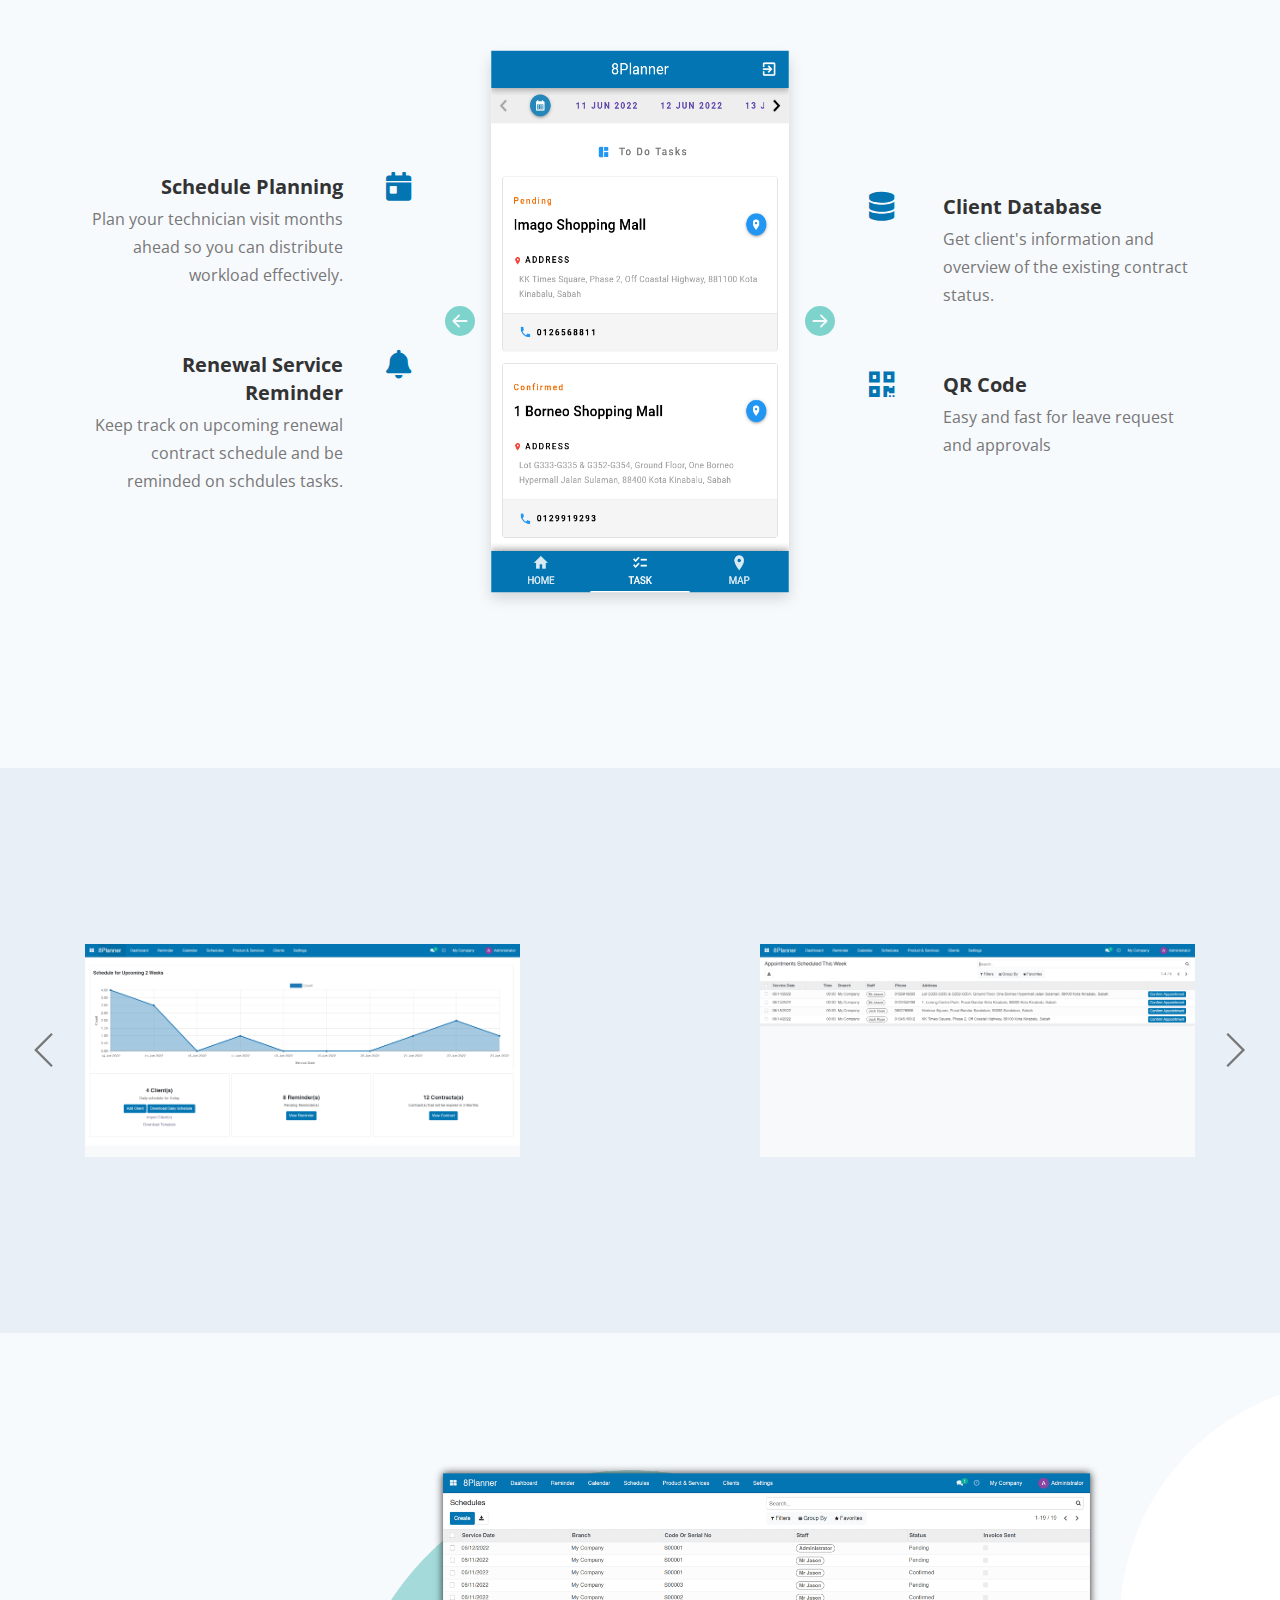
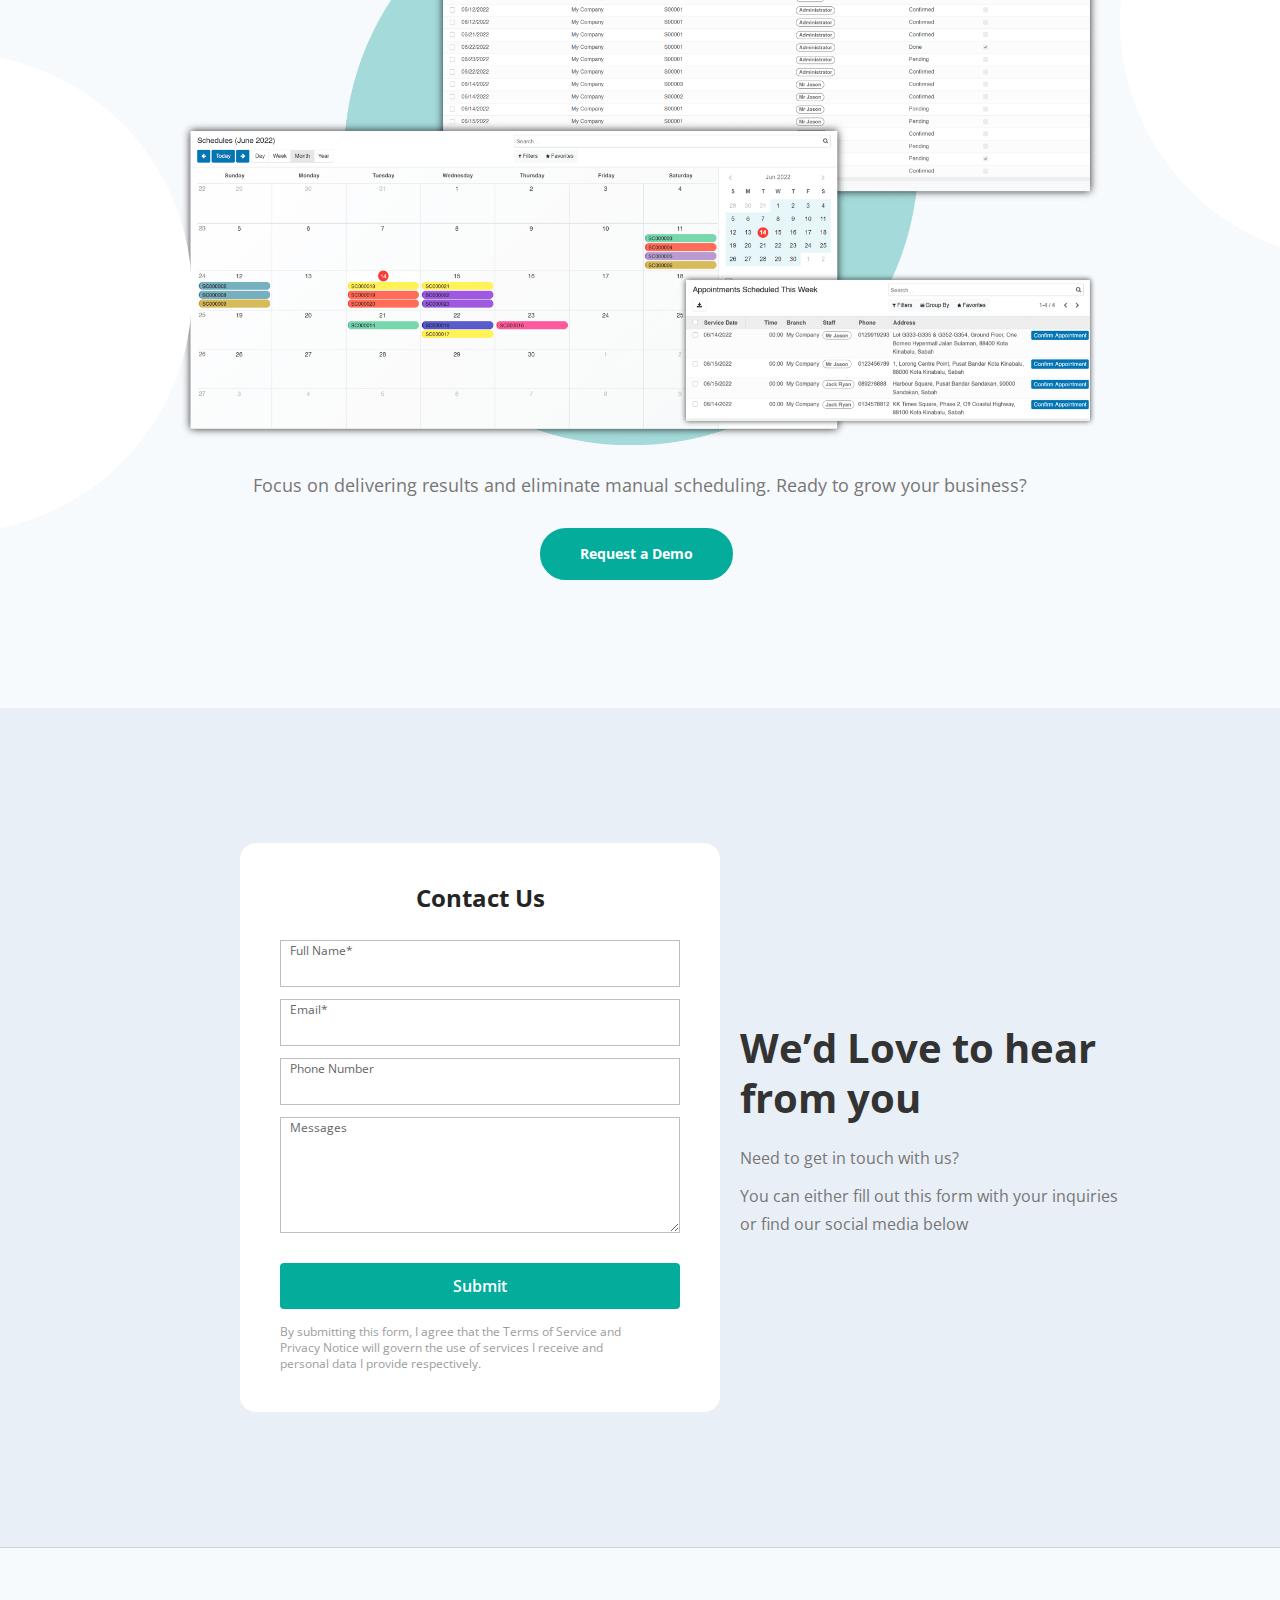
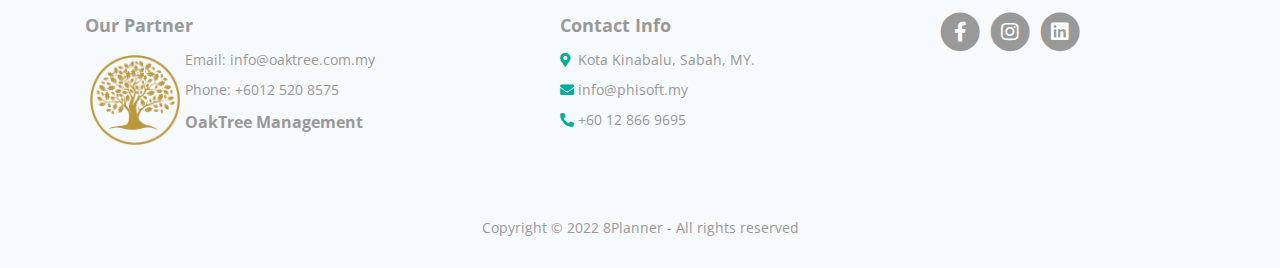
==== commit 51e5486d: "Merge pull request #65 from phisoft/issue#64" ====
--- a/index.html
+++ b/index.html
@@ -6,15 +6,17 @@
     <meta name="viewport" content="width=device-width, initial-scale=1, shrink-to-fit=no">
 
     <!-- SEO Meta Tags -->
-    <meta name="description"
-        content="Start to plan, schedule, and manage your daily service operation with 8planner.">
+    <meta name="description" content="Start to plan, schedule, and manage your daily service operation with 8planner.">
     <meta name="author" content="8planner">
 
     <!-- OG Meta Tags to improve the way the post looks when you share the page on LinkedIn, Facebook, Google+ -->
     <meta property="og:site_name" content="8planner" /> <!-- website name -->
     <meta property="og:site" content="https://www.8planner.com/" /> <!-- website link -->
-    <meta property="og:title" content="8Planner - Service and schedule planner" /> <!-- title shown in the actual shared post -->
-    <meta property="og:description" content="Start to plan, schedule, and manage your daily service operation with 8planner." /> <!-- description shown in the actual shared post -->
+    <meta property="og:title" content="8Planner - Service and schedule planner" />
+    <!-- title shown in the actual shared post -->
+    <meta property="og:description"
+        content="Start to plan, schedule, and manage your daily service operation with 8planner." />
+    <!-- description shown in the actual shared post -->
     <meta property="og:image" content="/images/logo.svg" /> <!-- image link, make sure it's jpg -->
     <meta property="og:url" content="https://www.8planner.com/" /> <!-- where do you want your post to link to -->
     <meta property="og:type" content="article" />
@@ -137,8 +139,67 @@
     <!-- end of header -->
 
     <!-- Description 2 -->
+    <!-- Start Explore 8Planner -->
+    <div id="tab" class="pt-lg-5 pb-lg-5">
+        <div class="container">
+            <div class="row justify-content-between">
+                <div class="col-lg-5">
+                    <div class="desc mt-lg-3">
+                        <h2>Explore Us</h2>
+                        <p>8planner designed to ease the workload of admin staff on daily scheduling and
+                            planning.</p>
+                        <ul class="list-unstyled li-space-lg">
+                            <li class="media">
+                                <i class="fas fa-calendar-day"></i>
+                                <div class="media-body">
+                                    <h4>Schedule Planning</h4>
+                                    <p>Plan your technician visit months ahead so you can distribute
+                                        workload
+                                        effectively.</p>
+                                </div>
+                            </li>
+                            <li class="media">
+                                <i class="fas fa-bell"></i>
+                                <div class="media-body">
+                                    <h4>Renewal Service Reminder</h4>
+                                    <p>Keep track on upcoming renewal contract schedule and be reminded
+                                        on
+                                        schedules tasks.
+                                    </p>
+                                </div>
+                            </li>
+                            <li class="media">
+                                <i class="fas fa-database"></i>
+                                <div class="media-body">
+                                    <h4>Client Database</h4>
+                                    <p>
+                                        Get client's information and overview of the existing contract
+                                        status.
+                                    </p>
+                                </div>
+                            </li>
+                            <li class="media">
+                                <i class="fas fa-digital-tachograph"></i>
+                                <div class="media-body">
+                                    <h4>Instant Report</h4>
+                                    <p>
+                                        Generate and print updated daily, monthly and summary report
+                                        quickly.
+                                    </p>
+                                </div>
+                            </li>
+                        </ul>
+                    </div>
+                </div>
+                <div class="col-lg-6">
+                    <img class="img-fluid" src="images/8planner-img.png" alt="8Planner System">
+                </div>
+            </div>
+        </div>
+    </div>
+    <!-- End Explore 8Planner -->
     <!--Tab Section start-->
-    <div class="tab-section" id="tab">
+    <!-- <div class="tab-section" id="tab">
         <div class="container">
             <ul class="tabs">
                 <li class="active">
@@ -319,7 +380,7 @@
                 </div>
             </div>
         </div>
-    </div>
+    </div> -->
     <!-- Tab Section End -->
     <!-- end of description 2 -->
 
@@ -496,7 +557,7 @@
                 </div> <!-- end of div -->
             </div> <!-- end of div -->
             <div class="row">
-                <div class="col-lg-4">
+                <div class="col-lg-4 align-self-center">
                     <ul class="list-unstyled li-space-lg first">
                         <li class="media">
                             <span class="fa-stack">
@@ -520,7 +581,7 @@
                                 </p>
                             </div>
                         </li>
-                        <li class="media">
+                        <!-- <li class="media">
                             <span class="fa-stack">
 
                                 <i class="fas fa-qrcode fa-stack-1x"></i>
@@ -529,7 +590,7 @@
                                 <h4>QR Code</h4>
                                 <p>Easy and fast for leave request and approvals</p>
                             </div>
-                        </li>
+                        </li> -->
                     </ul>
                 </div> <!-- end of col -->
                 <div class="col-lg-4">
@@ -566,9 +627,10 @@
                         </a>
                     </div>
                 </div> <!-- end of col -->
-                <div class="col-lg-4">
+
+                <div class="col-lg-4 align-self-center">
                     <ul class="list-unstyled li-space-lg">
-                        <li class="media">
+                        <!-- <li class="media">
                             <span class="fa-stack">
                                 <i class="fas fa-file fa-stack-1x "></i>
                             </span>
@@ -576,7 +638,7 @@
                                 <h4>Customizable Leave</h4>
                                 <p>Organisation can customize their leave pro-rates based on their latest KPI.</p>
                             </div>
-                        </li>
+                        </li> -->
                         <li class="media">
                             <span class="fa-stack">
 
@@ -588,6 +650,16 @@
                             </div>
                         </li>
                         <li class="media">
+                            <span class="fa-stack">
+
+                                <i class="fas fa-qrcode fa-stack-1x"></i>
+                            </span>
+                            <div class="media-body">
+                                <h4>QR Code</h4>
+                                <p>Easy and fast for leave request and approvals</p>
+                            </div>
+                        </li>
+                        <!-- <li class="media">
                             <span class="fa-stack">
 
                                 <i class="fas fa-network-wired fa-stack-1x"></i>
@@ -597,7 +669,7 @@
                                 <p> Creating, renewing, upgrading and downgrading membership easily through a centralize
                                     solution.</p>
                             </div>
-                        </li>
+                        </li> -->
                     </ul>
                 </div> <!-- end of col -->
             </div> <!-- end of row -->
@@ -902,4 +974,4 @@
 
 </body>
 
-</html>
+</html>--- a/css/styles.css
+++ b/css/styles.css
@@ -2605,9 +2605,7 @@
 
 
 	/* Tab Layout */
-	#tab {
-		height: 115vh;
-	}
+	
 
 	/* General Styles */
 	.p-heading {
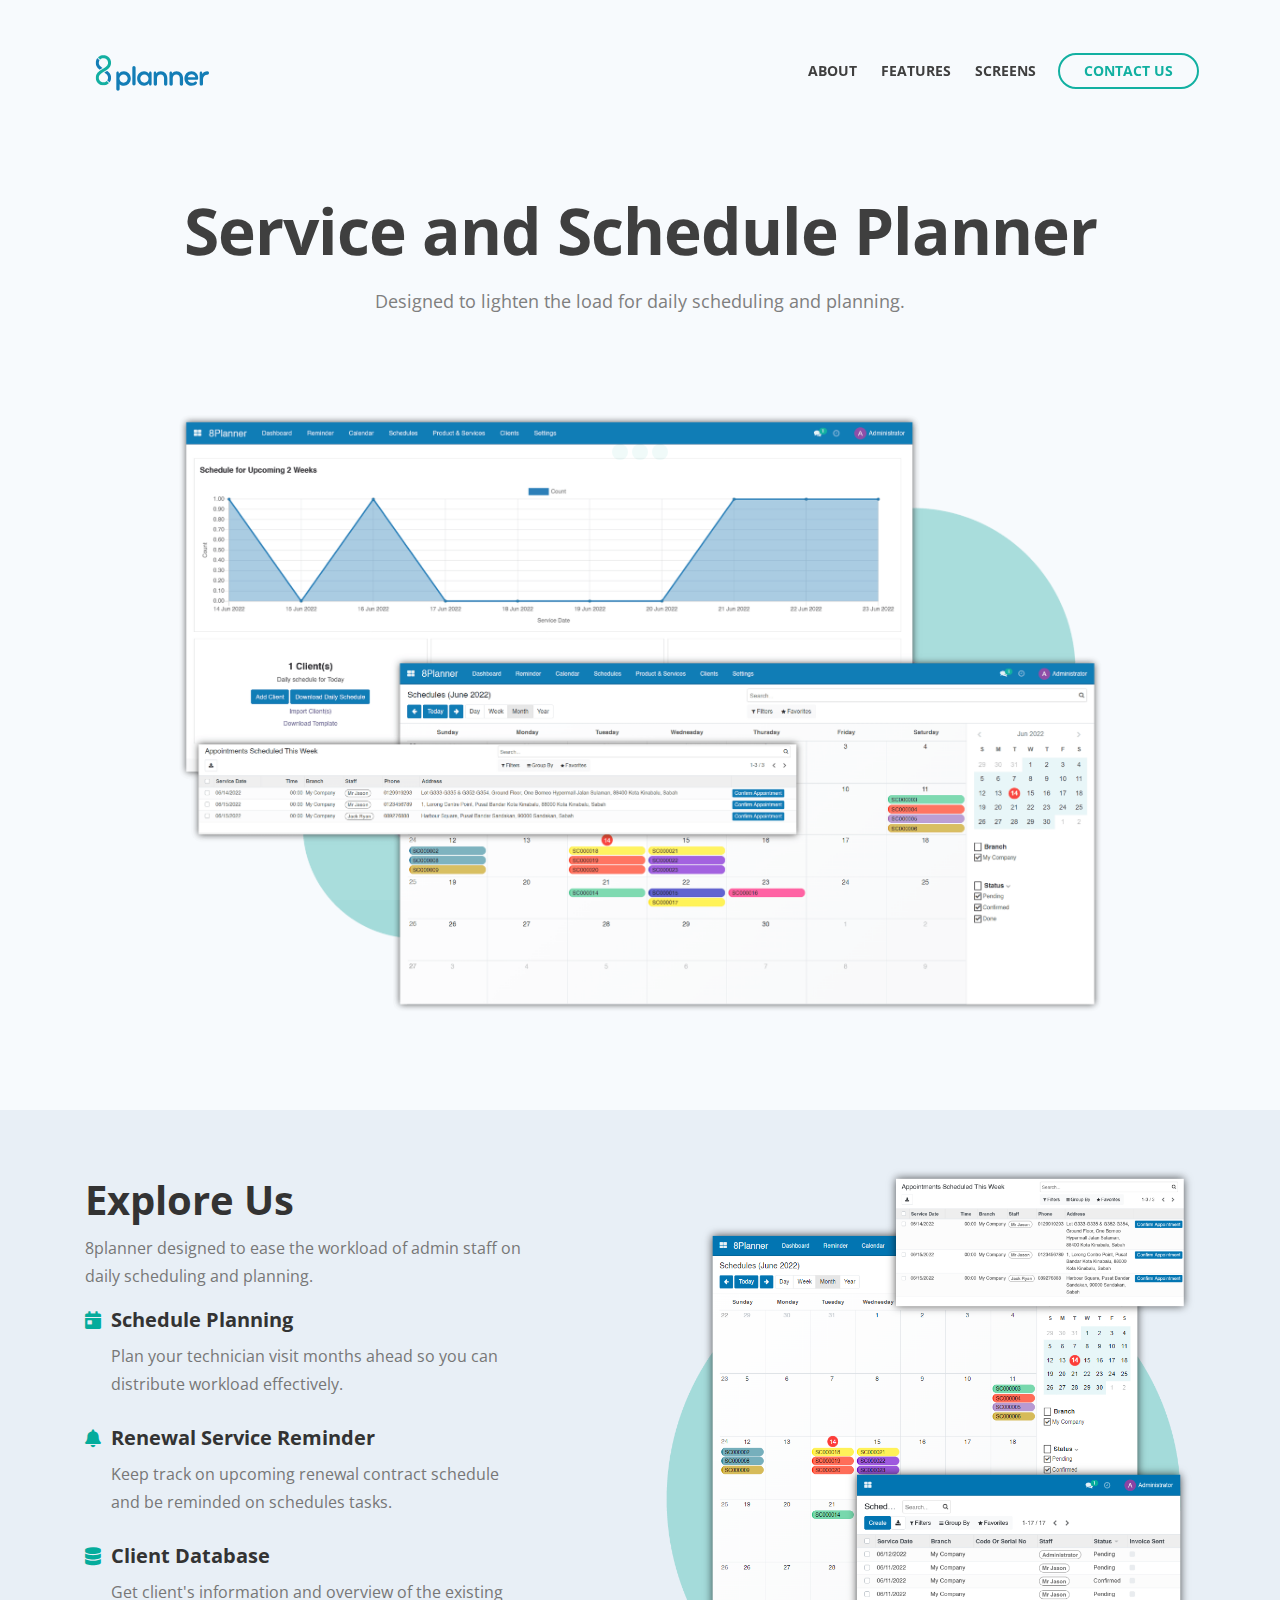
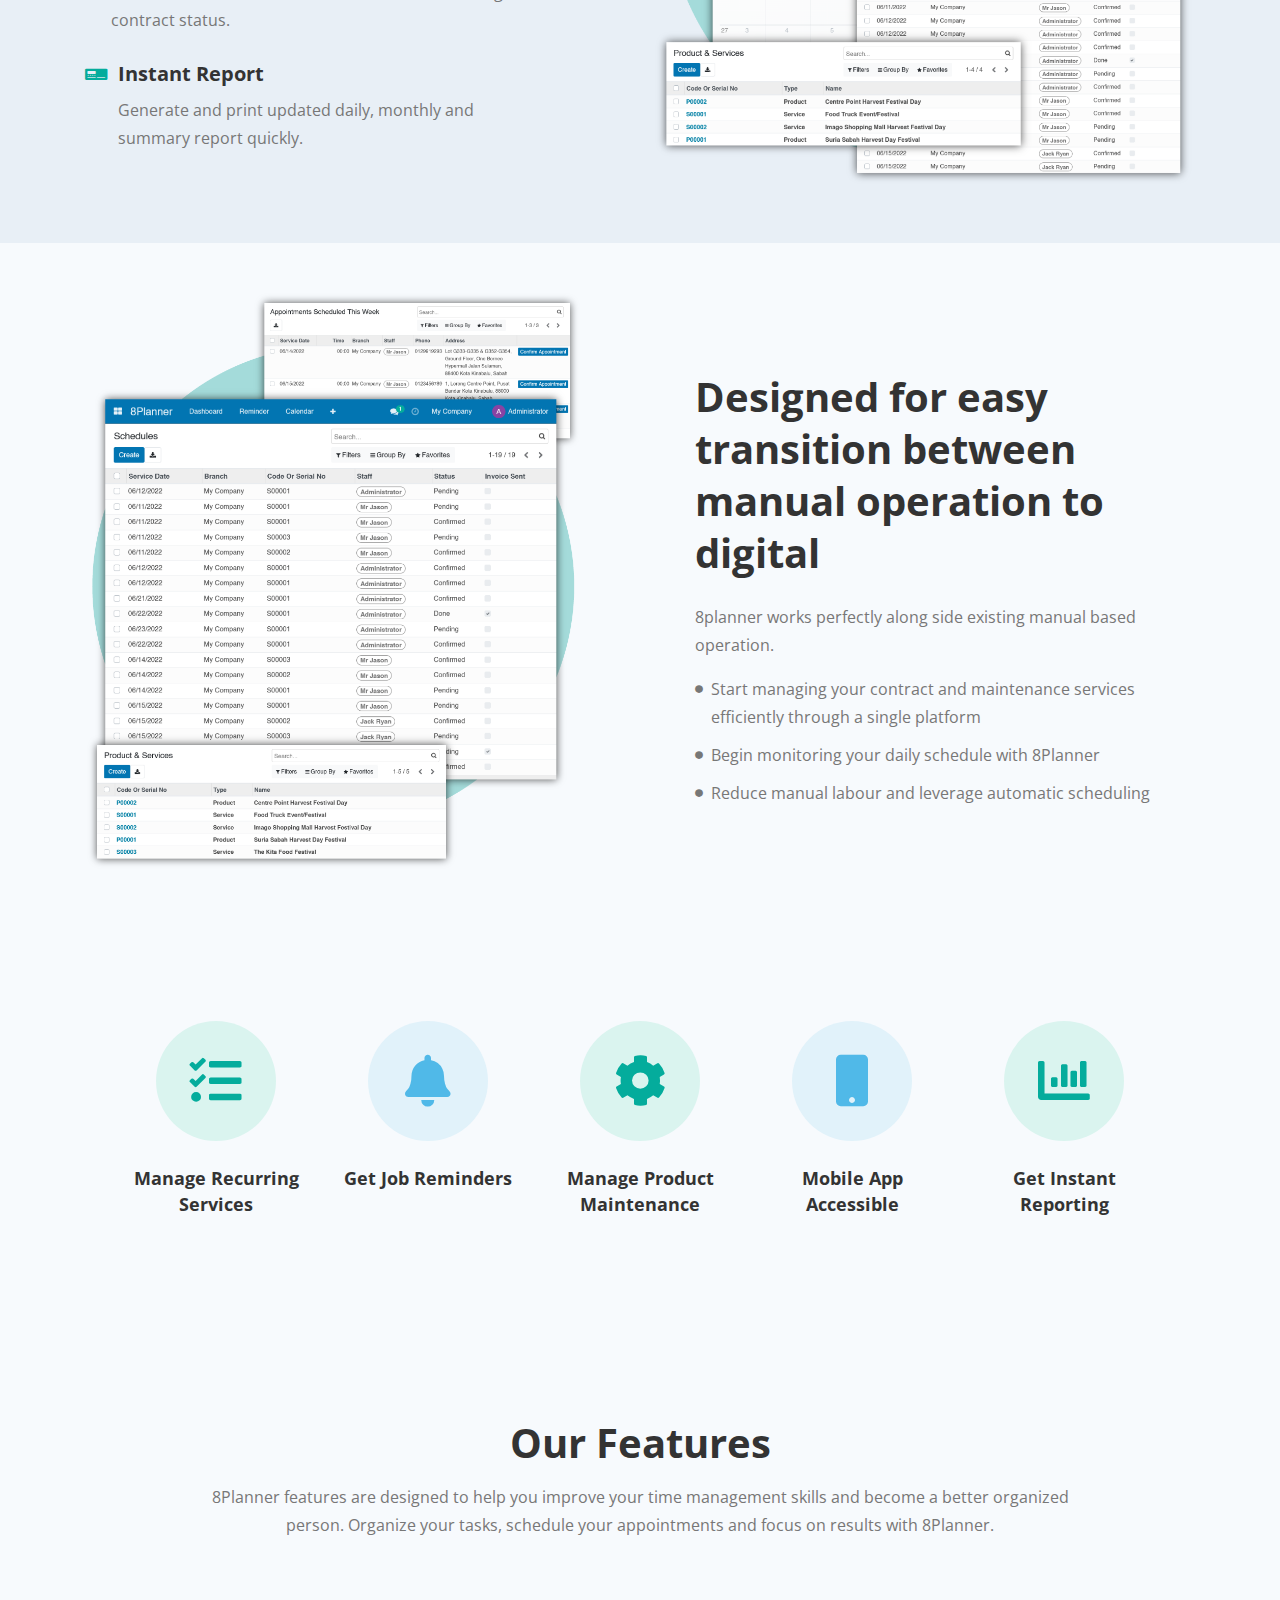
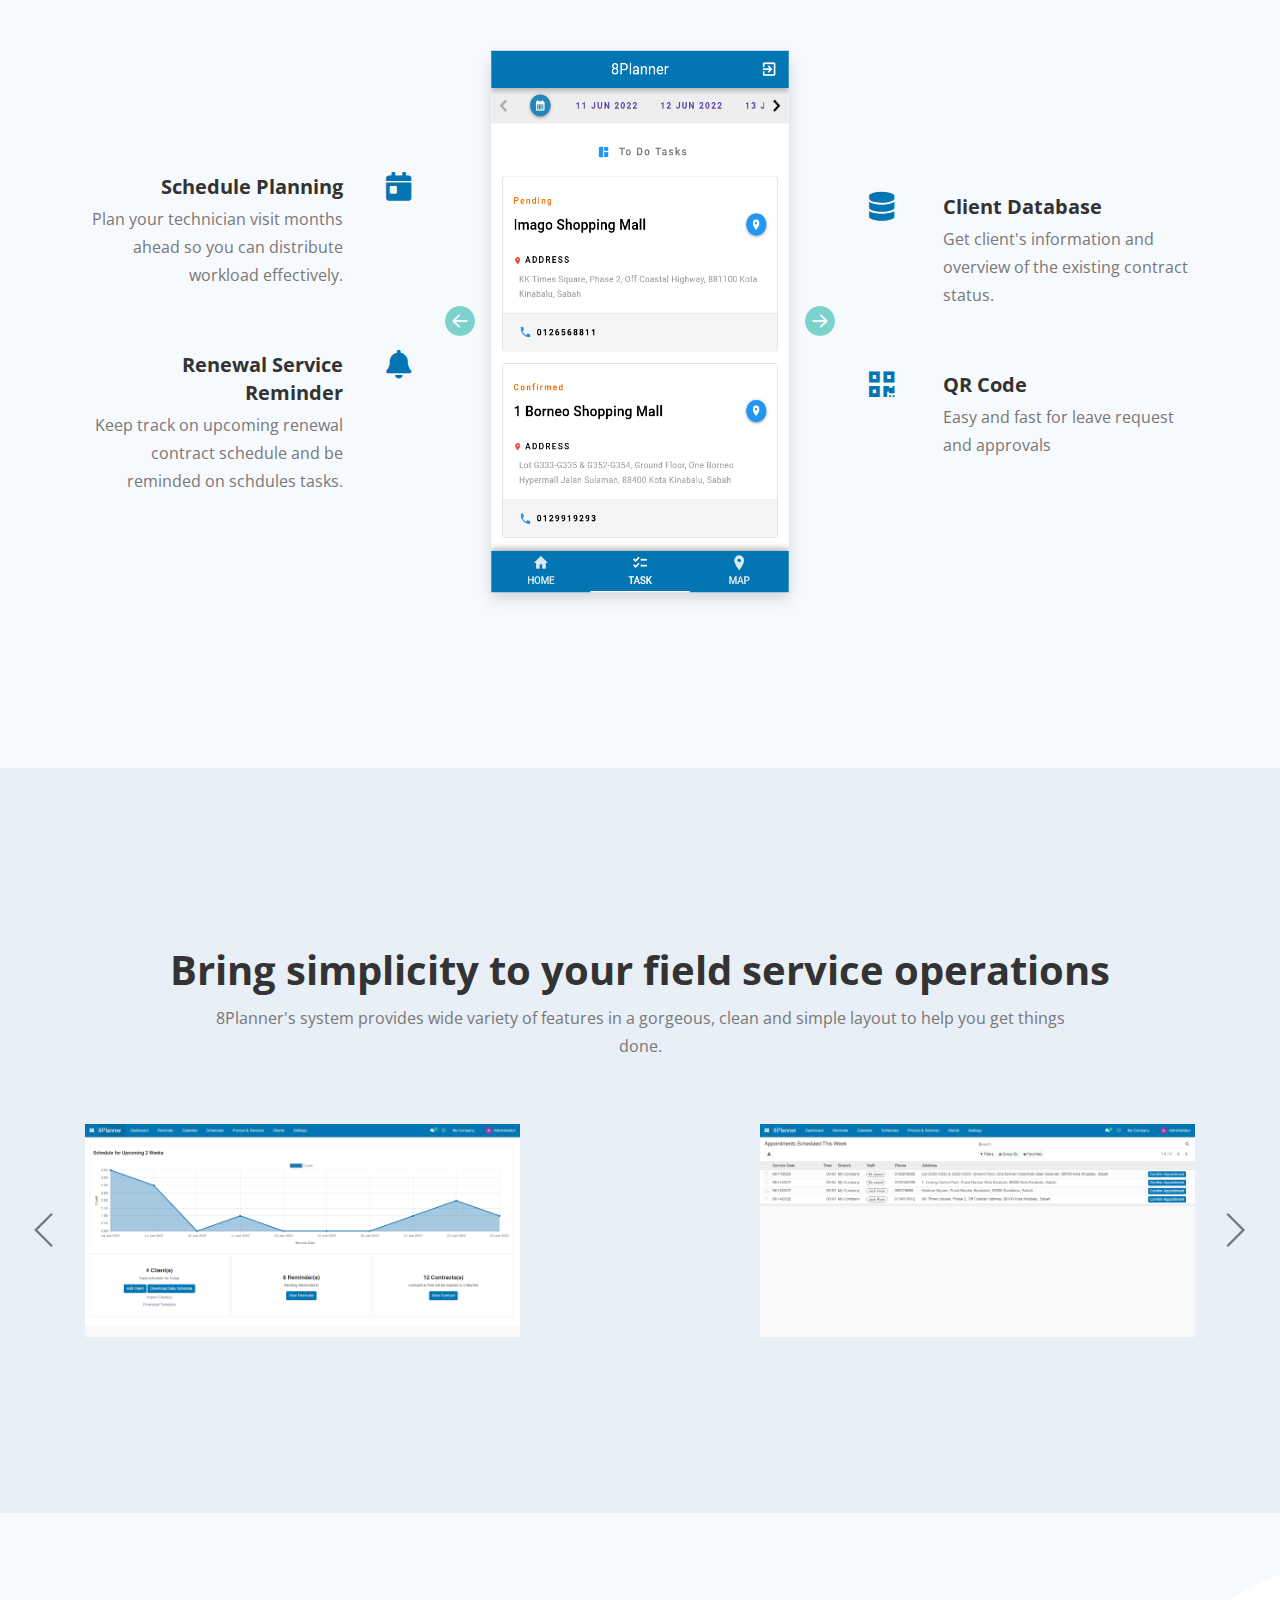
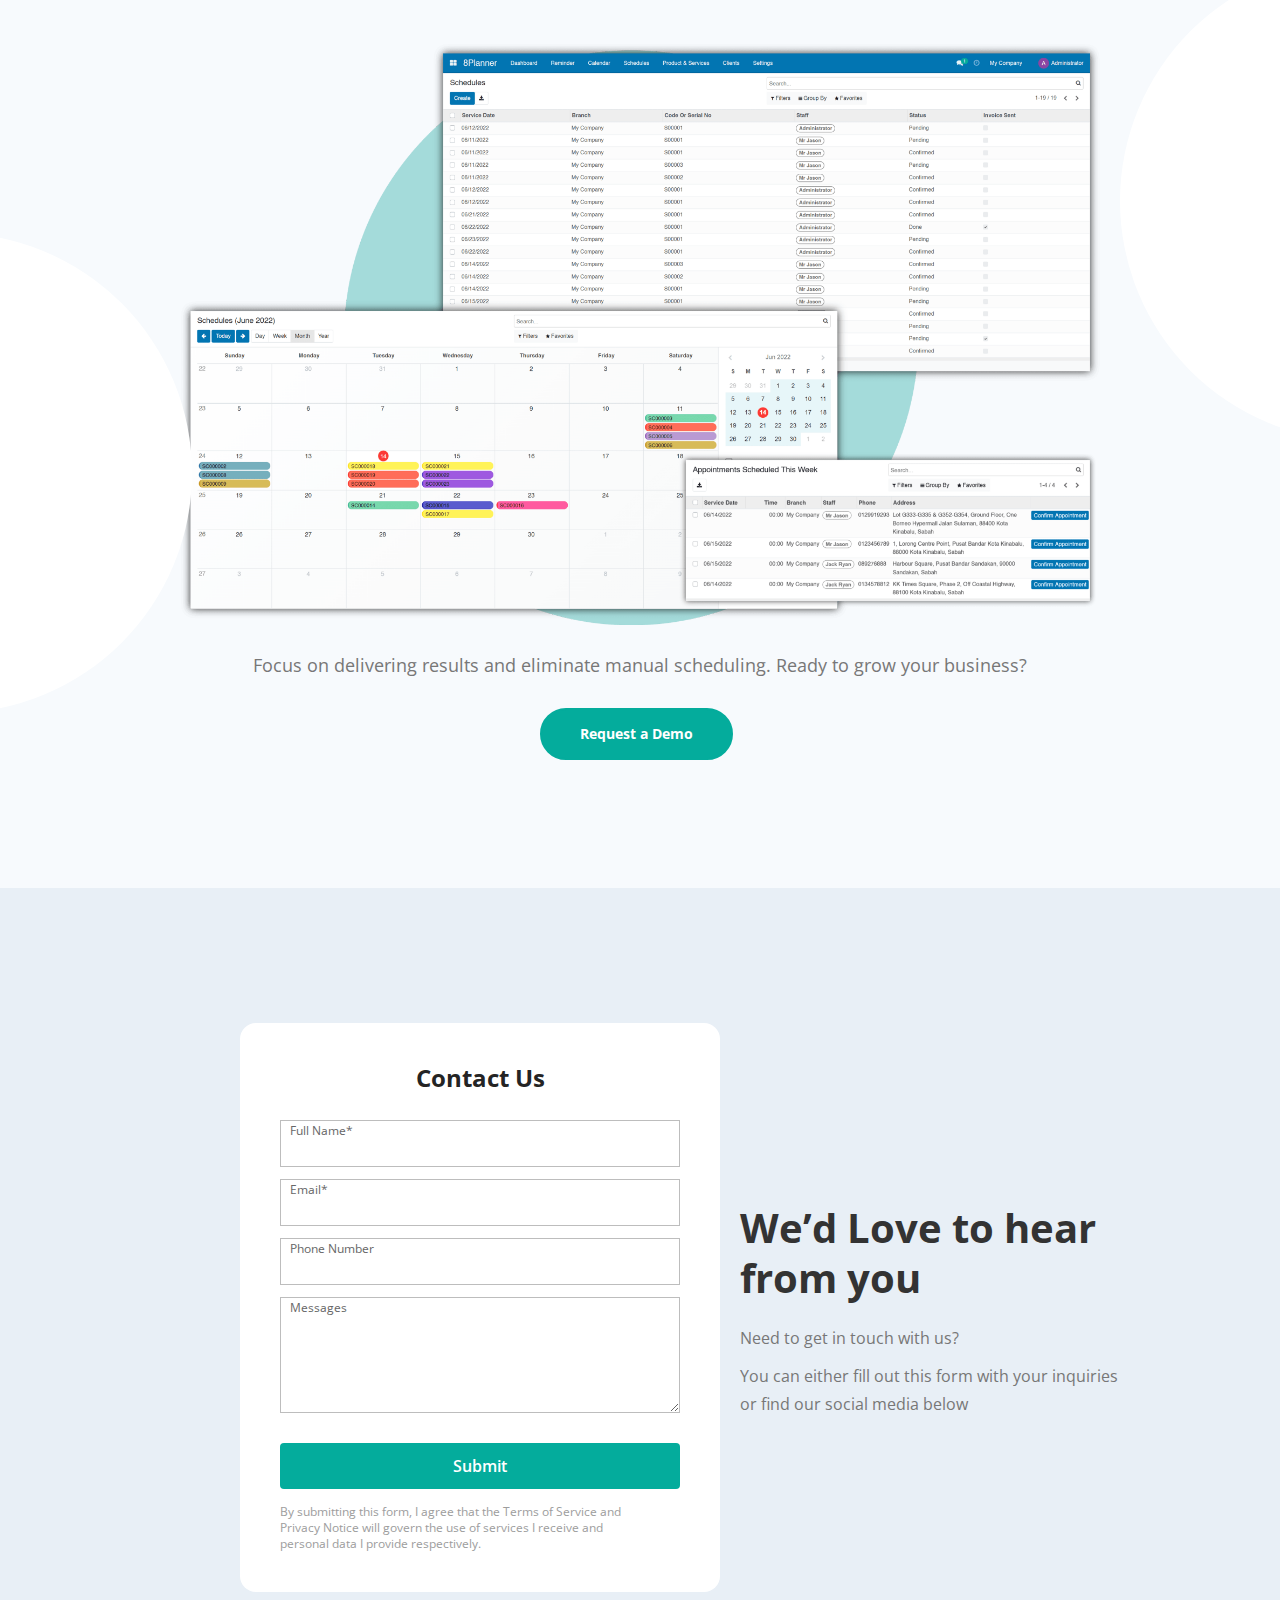
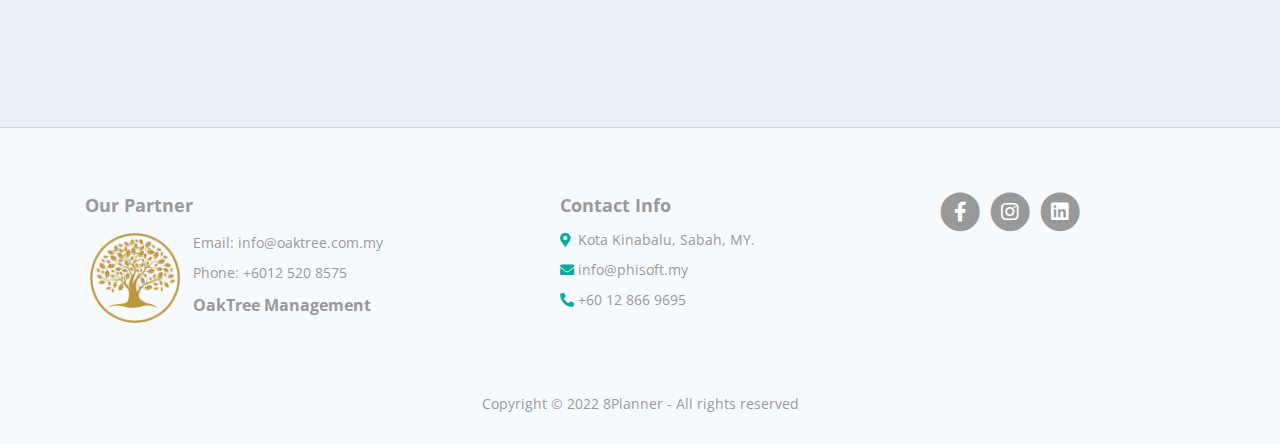
==== commit 2bb313b6: "provide SEO for 8Planner website" ====
--- a/index.html
+++ b/index.html
@@ -7,6 +7,8 @@
 
     <!-- SEO Meta Tags -->
     <meta name="description" content="Start to plan, schedule, and manage your daily service operation with 8planner.">
+    <meta name="keywords"
+        content="Service and schedule planner, Service and schedule planner in Kota Kinabalu Sabah, Service and schedule planner Malaysia, daily service operation, service system planner and schedules">
     <meta name="author" content="8planner">
 
     <!-- OG Meta Tags to improve the way the post looks when you share the page on LinkedIn, Facebook, Google+ -->
@@ -22,7 +24,7 @@
     <meta property="og:type" content="article" />
 
     <!-- Webpage Title -->
-    <title>8Planner - Service and schedule planner </title>
+    <title>8Planner - Service &amp; schedule planner </title>
 
     <!-- Styles -->
     <link href="https://fonts.googleapis.com/css?family=Open+Sans:400,400i,700,800&display=swap&subset=latin-ext"
@@ -681,7 +683,13 @@
     <!-- Screenshots -->
     <div id="screens" class="slider">
         <div class=" container">
+            <div>
+                <h2 class="text-center">Bring simplicity to your field service operations</h2>
+                <p class="text-center p-heading">8Planner's system provides wide
+                    variety of features in a gorgeous, clean and simple layout to help you get things done.</p>
+            </div>
             <div class="row">
+
                 <div class="col-lg-12">
 
                     <!-- Image Slider -->
@@ -863,22 +871,26 @@
                 <div class="col-lg-5 pb-5 pb-lg-6">
                     <div>
                         <h5 class="text-title">Our Partner</h5>
-                        <div class="center">
-                            <img class="partner-logo" src="images/partner-logo.png">
-                        </div>
-                        <div class="center">
-                            <ul class="center-list list-unstyled li-space-lg p-small align-text-center text-title">
-                                <li>
-                                    Email: info@oaktree.com.my
-                                </li>
-                                <li>Phone:
-                                    +6012 520 8575</li>
-                                <li>
-                                    <p class="font-weight-bold">OakTree Management</p>
-                                </li>
-                            </ul>
-                        </div>
-
+                        <div class="d-lg-flex">
+                            <div class="center">
+                                <img class="partner-logo" src="images/partner-logo.png" alt="oaktree partner img">
+                            </div>
+                            <div class="d-lg-flex ml-0 ml-lg-2">
+                                <div class="d-lg-flex align-items-center">
+                                    <ul
+                                        class="m-0 center-list list-unstyled li-space-lg p-small align-text-center text-title">
+                                        <li>
+                                            Email: info@oaktree.com.my
+                                        </li>
+                                        <li>Phone:
+                                            +6012 520 8575</li>
+                                        <li>
+                                            <p class="m-0 font-weight-bold">OakTree Management</p>
+                                        </li>
+                                    </ul>
+                                </div>
+                            </div>
+                        </div>
                     </div>
                 </div> <!-- end of footer-col -->
 
@@ -892,7 +904,7 @@
                                 </i> Kota Kinabalu, Sabah, MY.
                             </li>
                             <li class="media">
-                                <i class="fas fa-envelope mr-1"></i><a href="info@phisoft.my">info@phisoft.my</a>
+                                <i class="fas fa-envelope mr-1"></i>info@phisoft.my
                             </li>
                             <li class="media align-text-center">
                                 <i class="fas fa-phone-alt mr-1"></i>+60 12 866
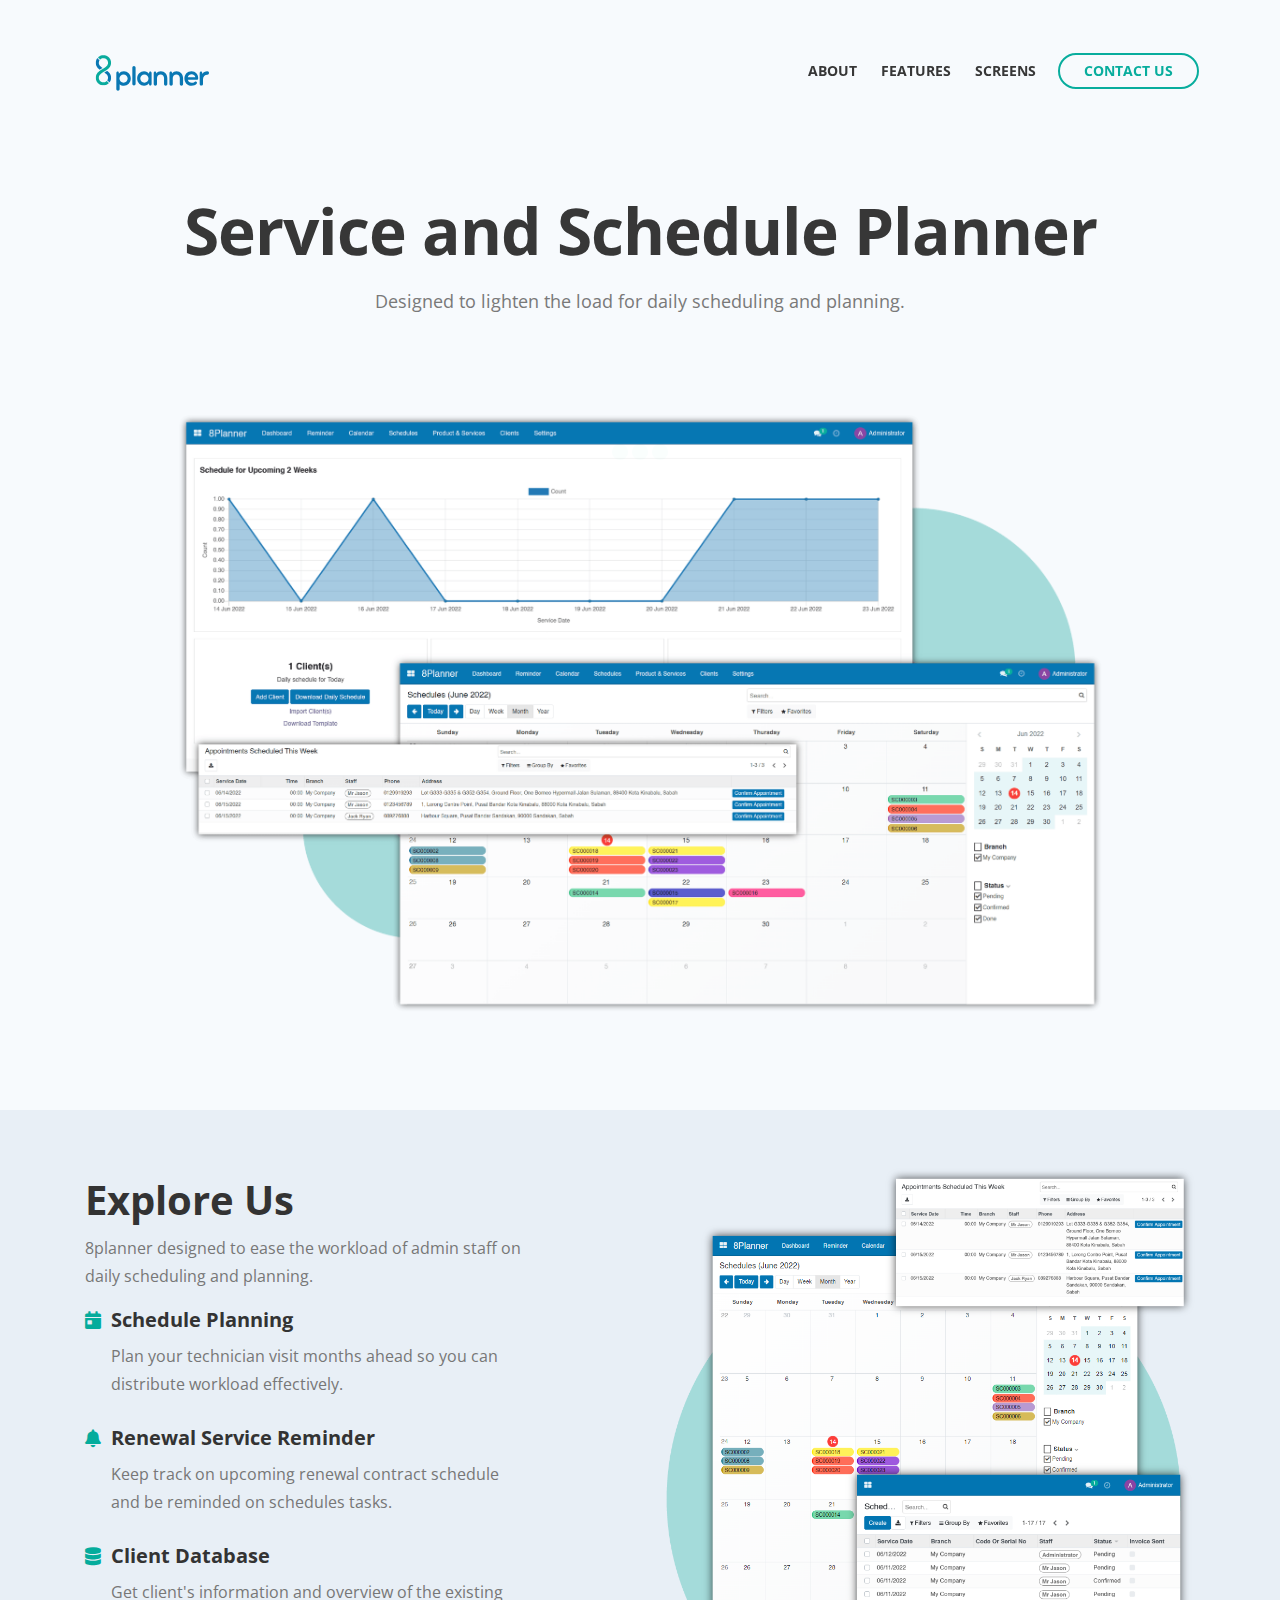
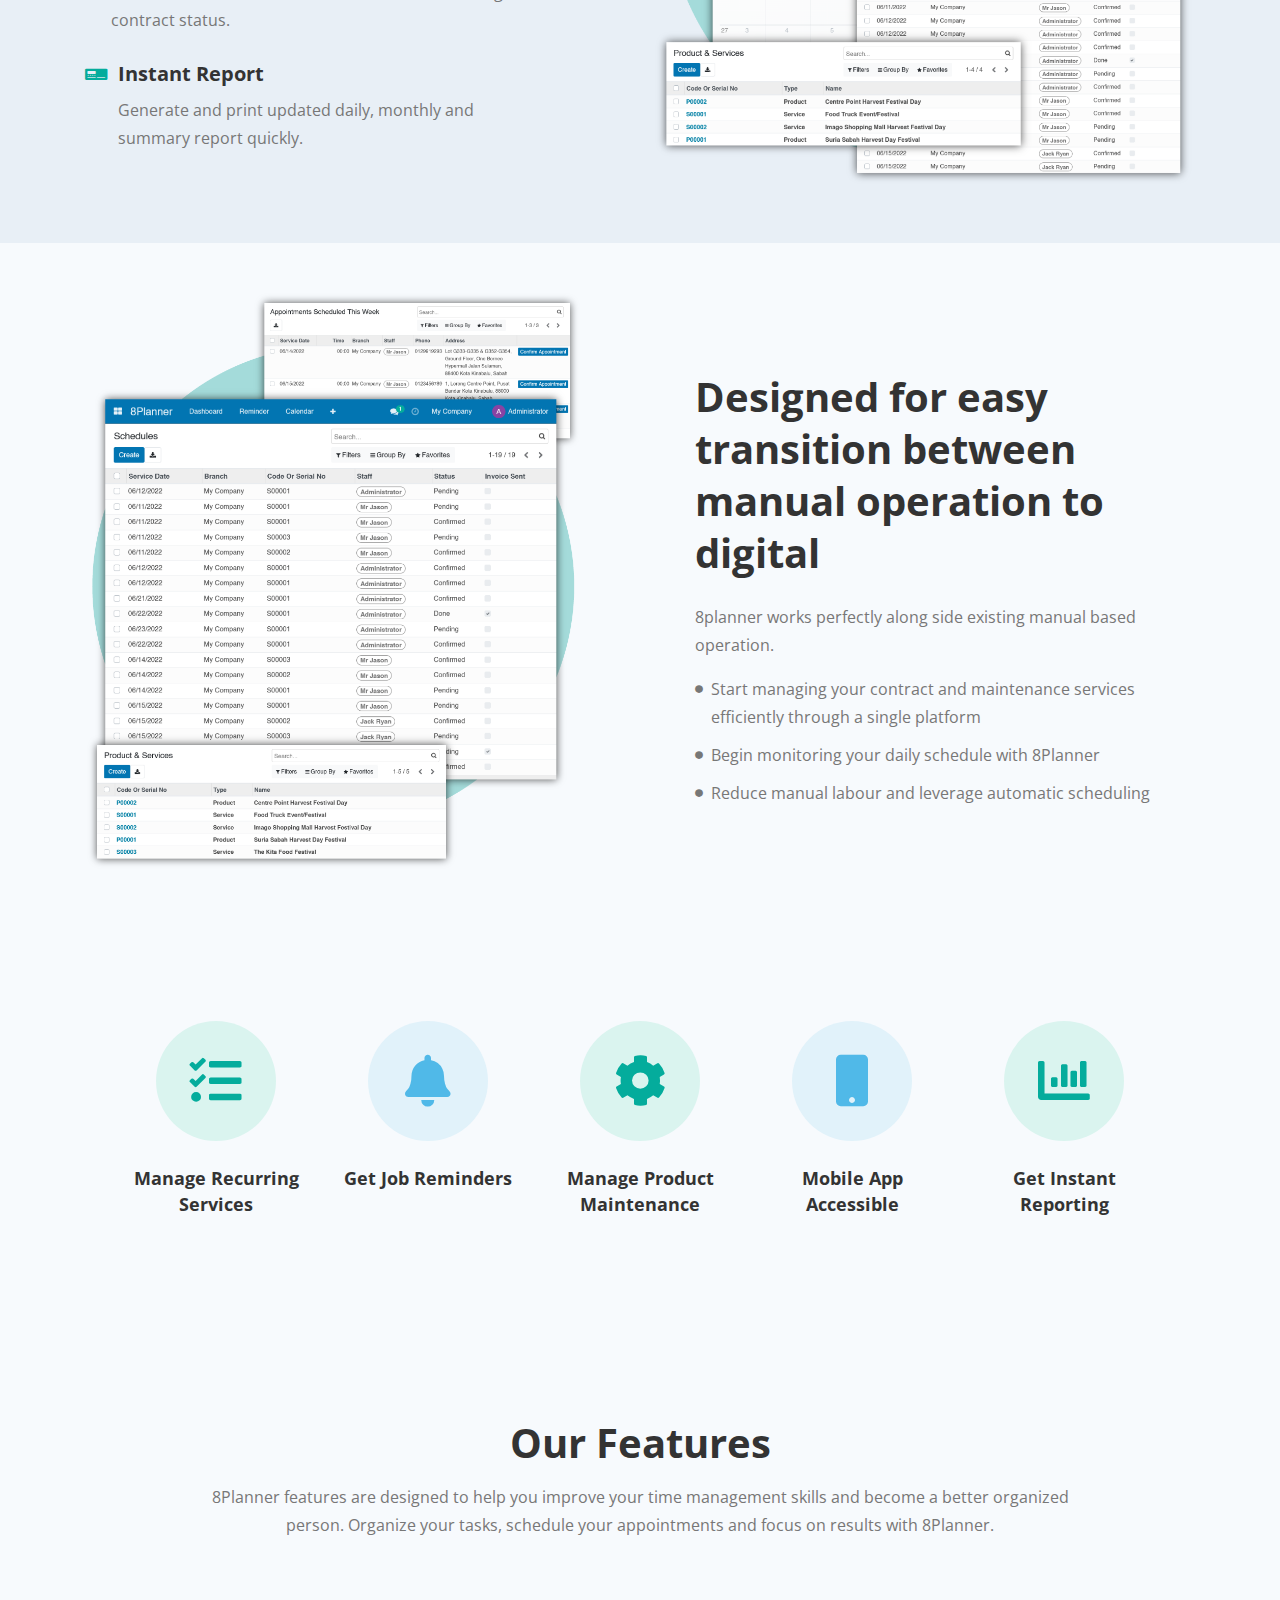
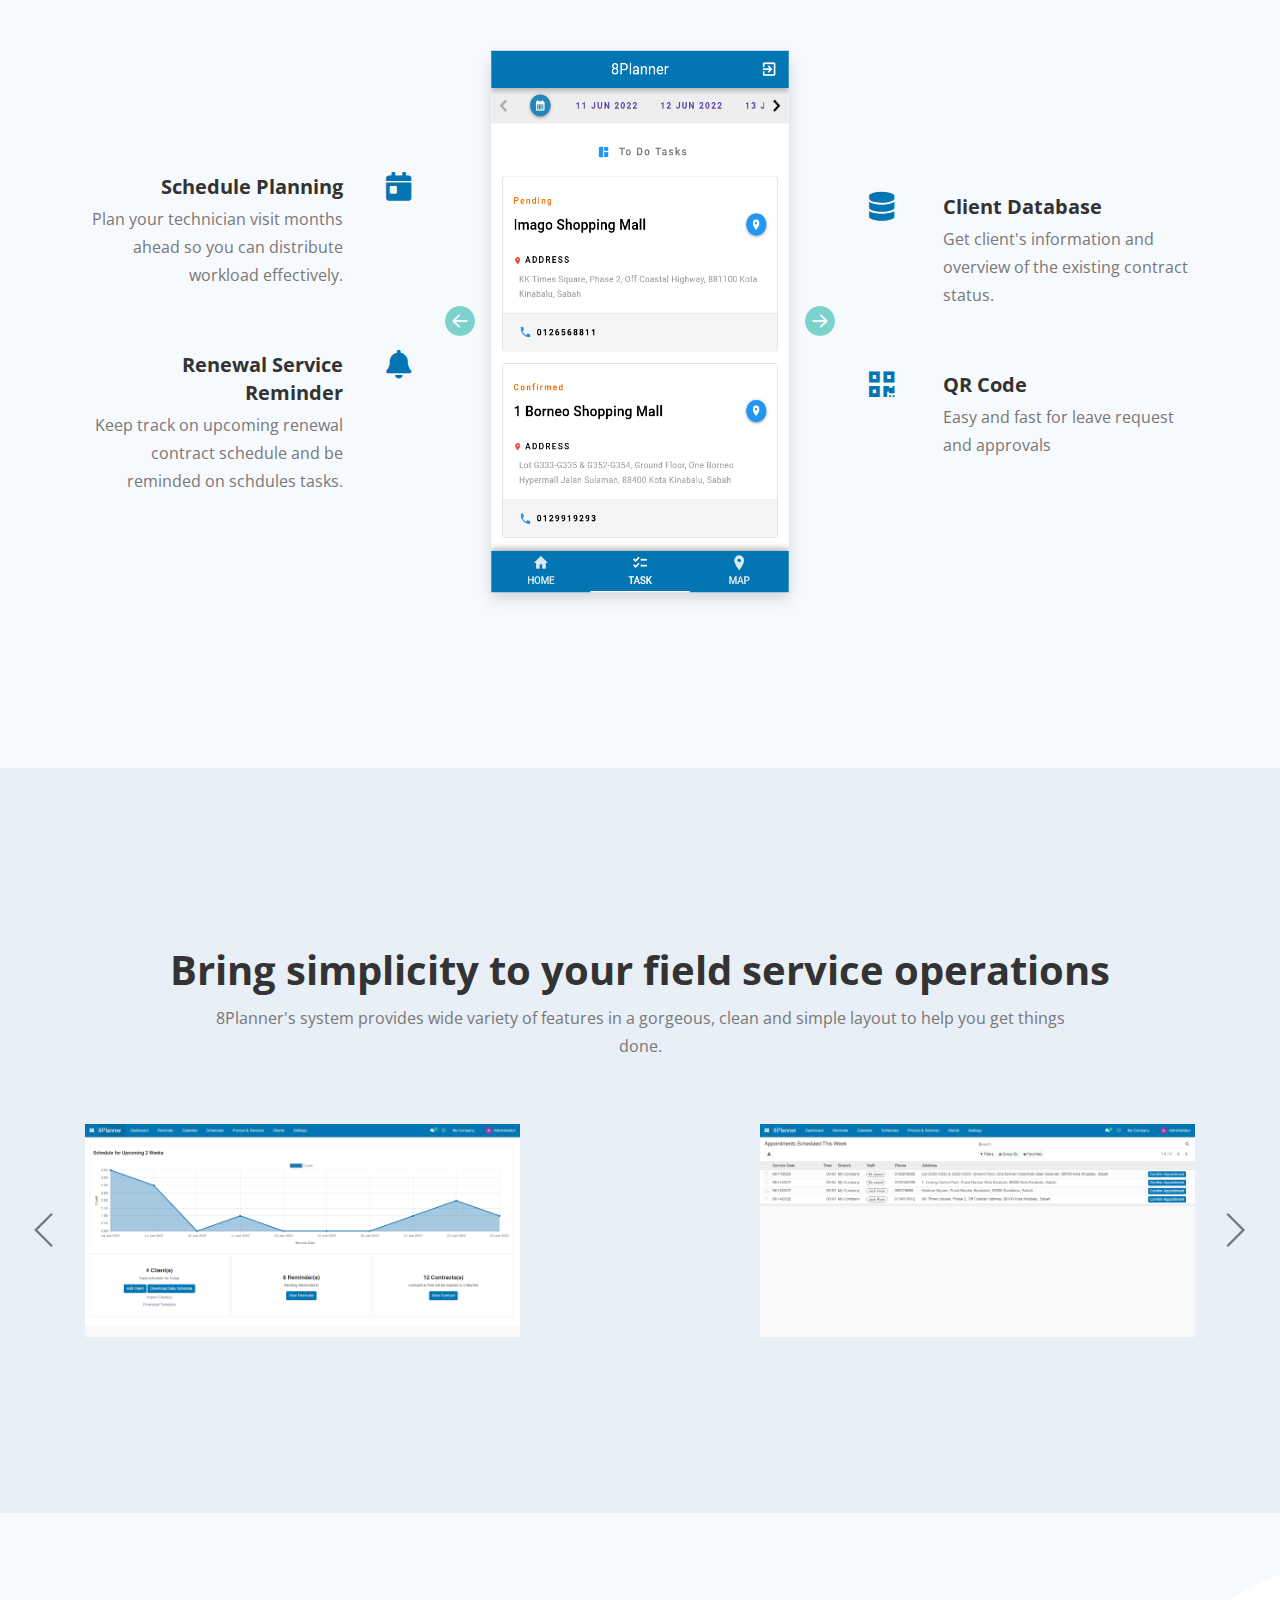
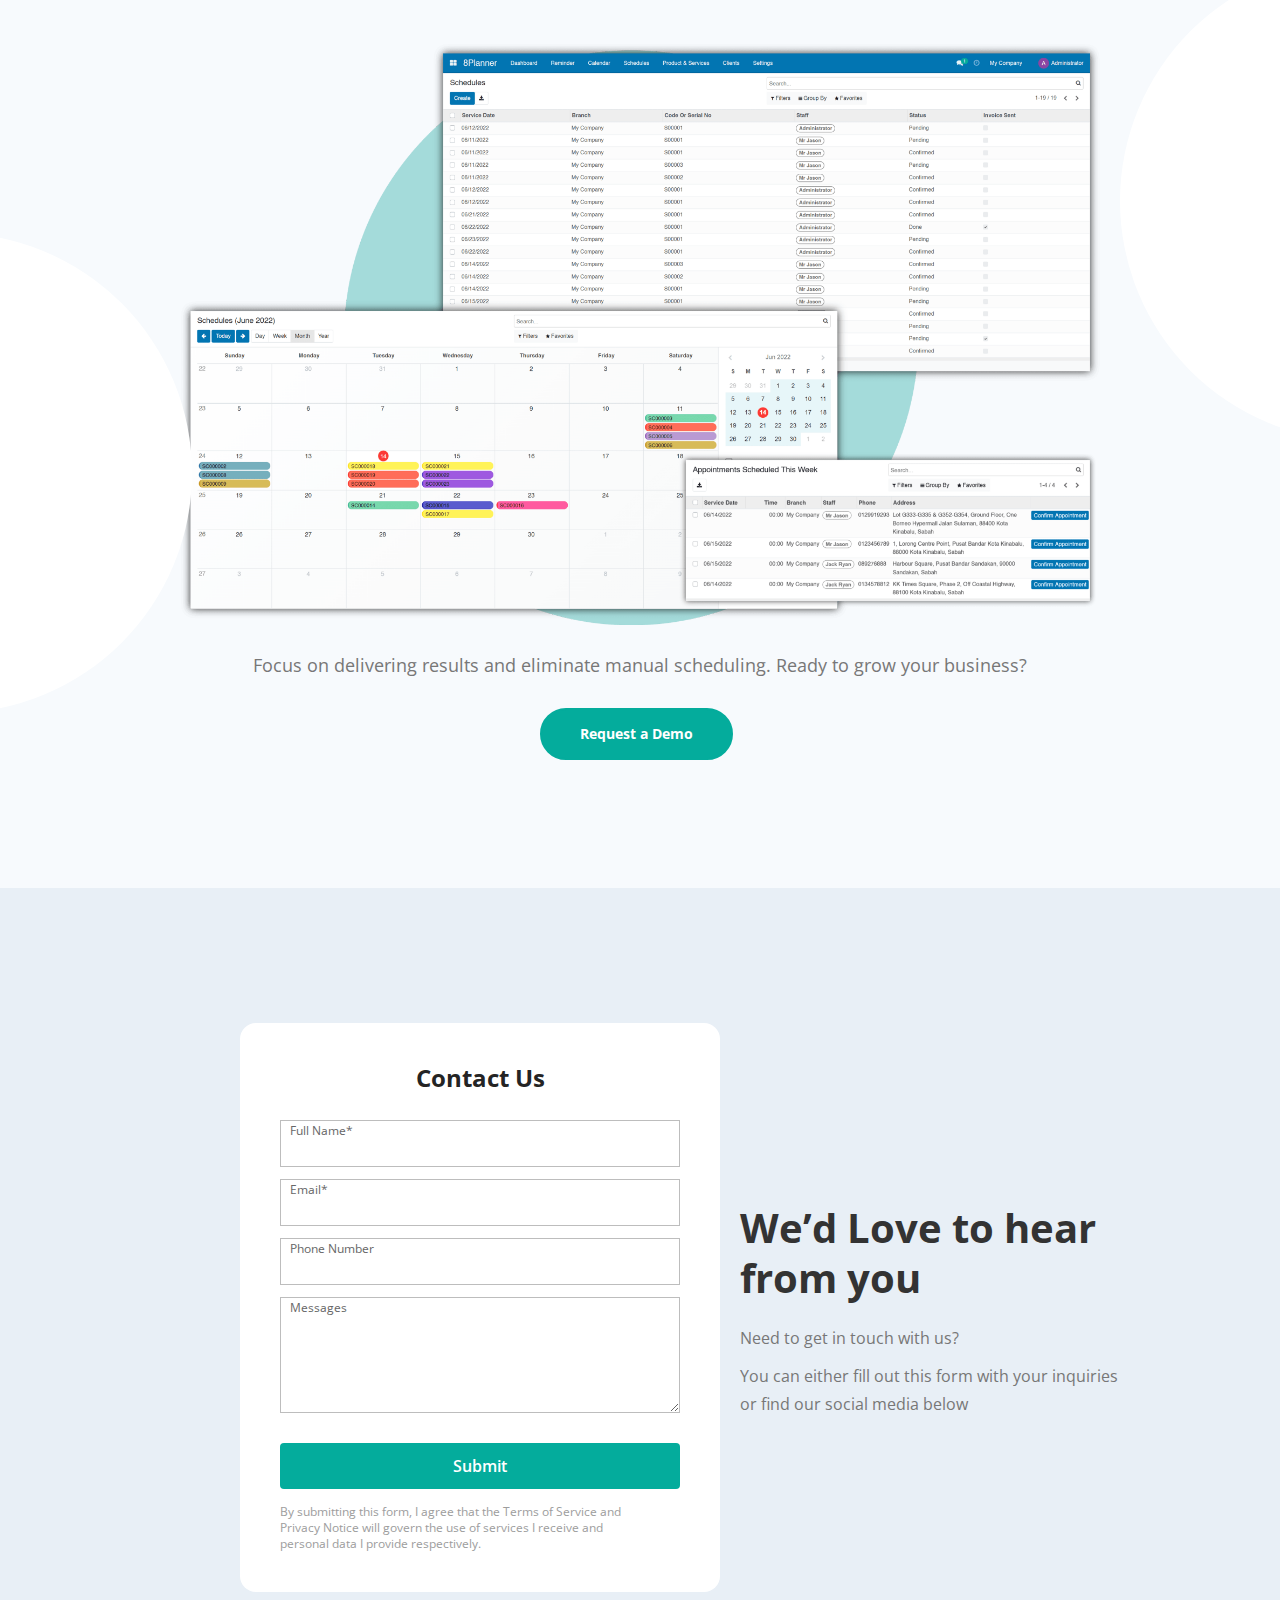
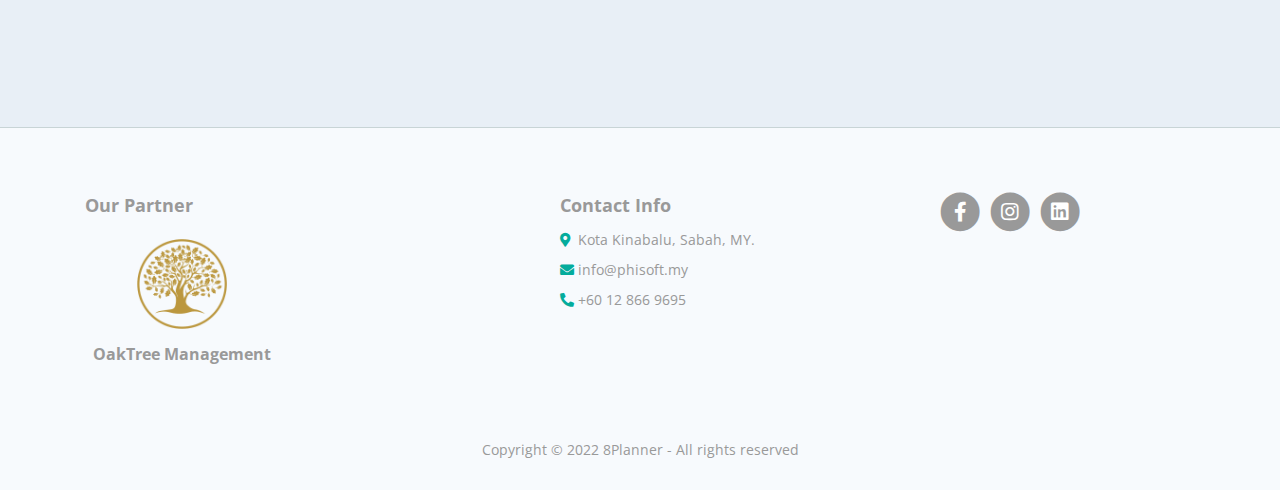
==== commit 7048a80b: "update 8planner on partner section" ====
--- a/index.html
+++ b/index.html
@@ -871,19 +871,25 @@
                 <div class="col-lg-5 pb-5 pb-lg-6">
                     <div>
                         <h5 class="text-title">Our Partner</h5>
-                        <div class="d-lg-flex">
-                            <div class="center">
-                                <img class="partner-logo" src="images/partner-logo.png" alt="oaktree partner img">
-                            </div>
-                            <div class="d-lg-flex ml-0 ml-lg-2">
-                                <div class="d-lg-flex align-items-center">
-                                    <ul
-                                        class="m-0 center-list list-unstyled li-space-lg p-small align-text-center text-title">
-                                        <li>
+                        <div class="">
+                            <div class="center d-lg-flex ">
+                                <!-- <img class="partner-logo" src="images/partner-logo.png" alt="oaktree partner img"> -->
+                            </div>
+                            <div class="d-lg-flex  ml-0 ml-lg-2">
+                                <div class="d-lg-flex">
+                                    <ul class="m-0 center-lg list-unstyled li-space-lg p-small text-title">
+                                        <!-- <li>
                                             Email: info@oaktree.com.my
                                         </li>
                                         <li>Phone:
-                                            +6012 520 8575</li>
+                                            +6012 520 8575</li> -->
+                                        <li>
+
+                                        </li>
+                                        <li>
+                                            <img class="partner-logo" src="images/partner-logo.png"
+                                                alt="oaktree partner img">
+                                        </li>
                                         <li>
                                             <p class="m-0 font-weight-bold">OakTree Management</p>
                                         </li>
--- a/css/styles.css
+++ b/css/styles.css
@@ -3310,4 +3310,11 @@
 	/* end of extra pages */
 }
 
-/* end of min-width 1200px */+/* end of min-width 1200px */
+
+@media (min-width:991px) {
+	.center-lg{
+		display: grid;
+		justify-items: center;
+	}
+}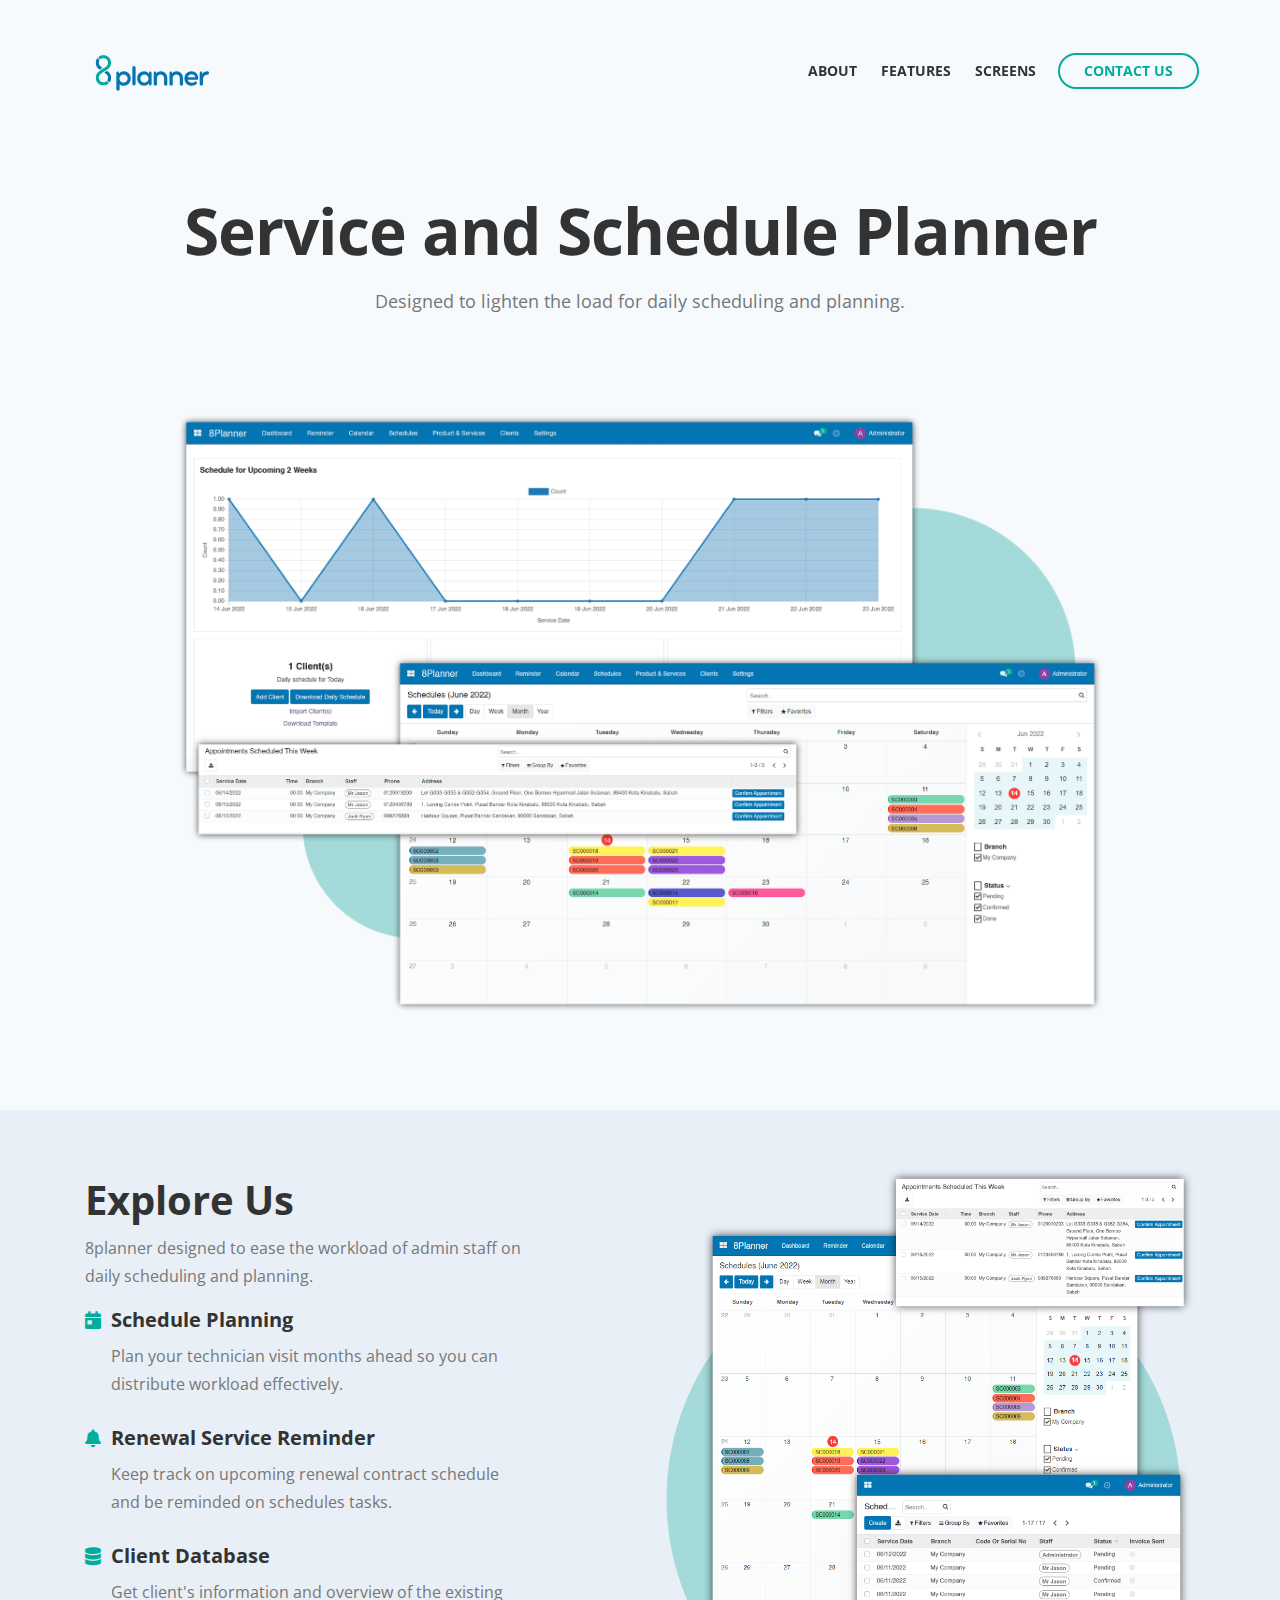
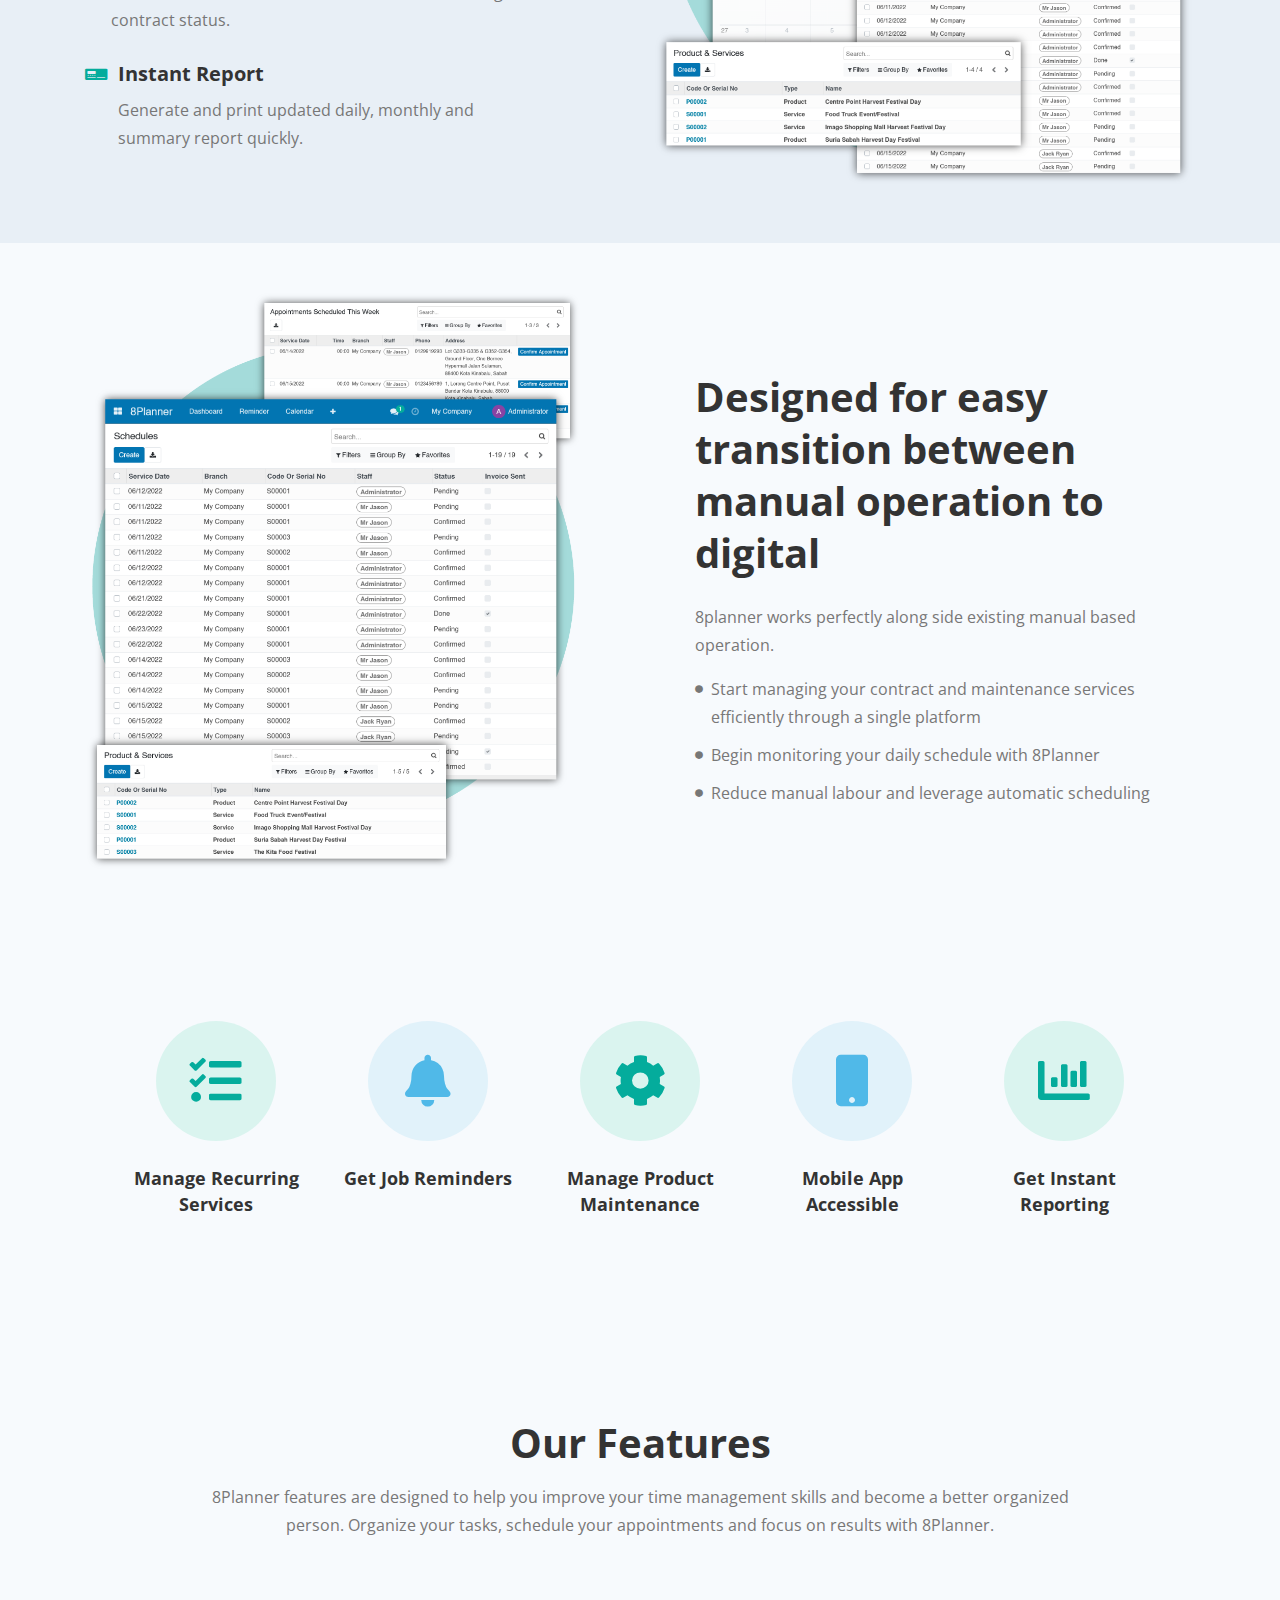
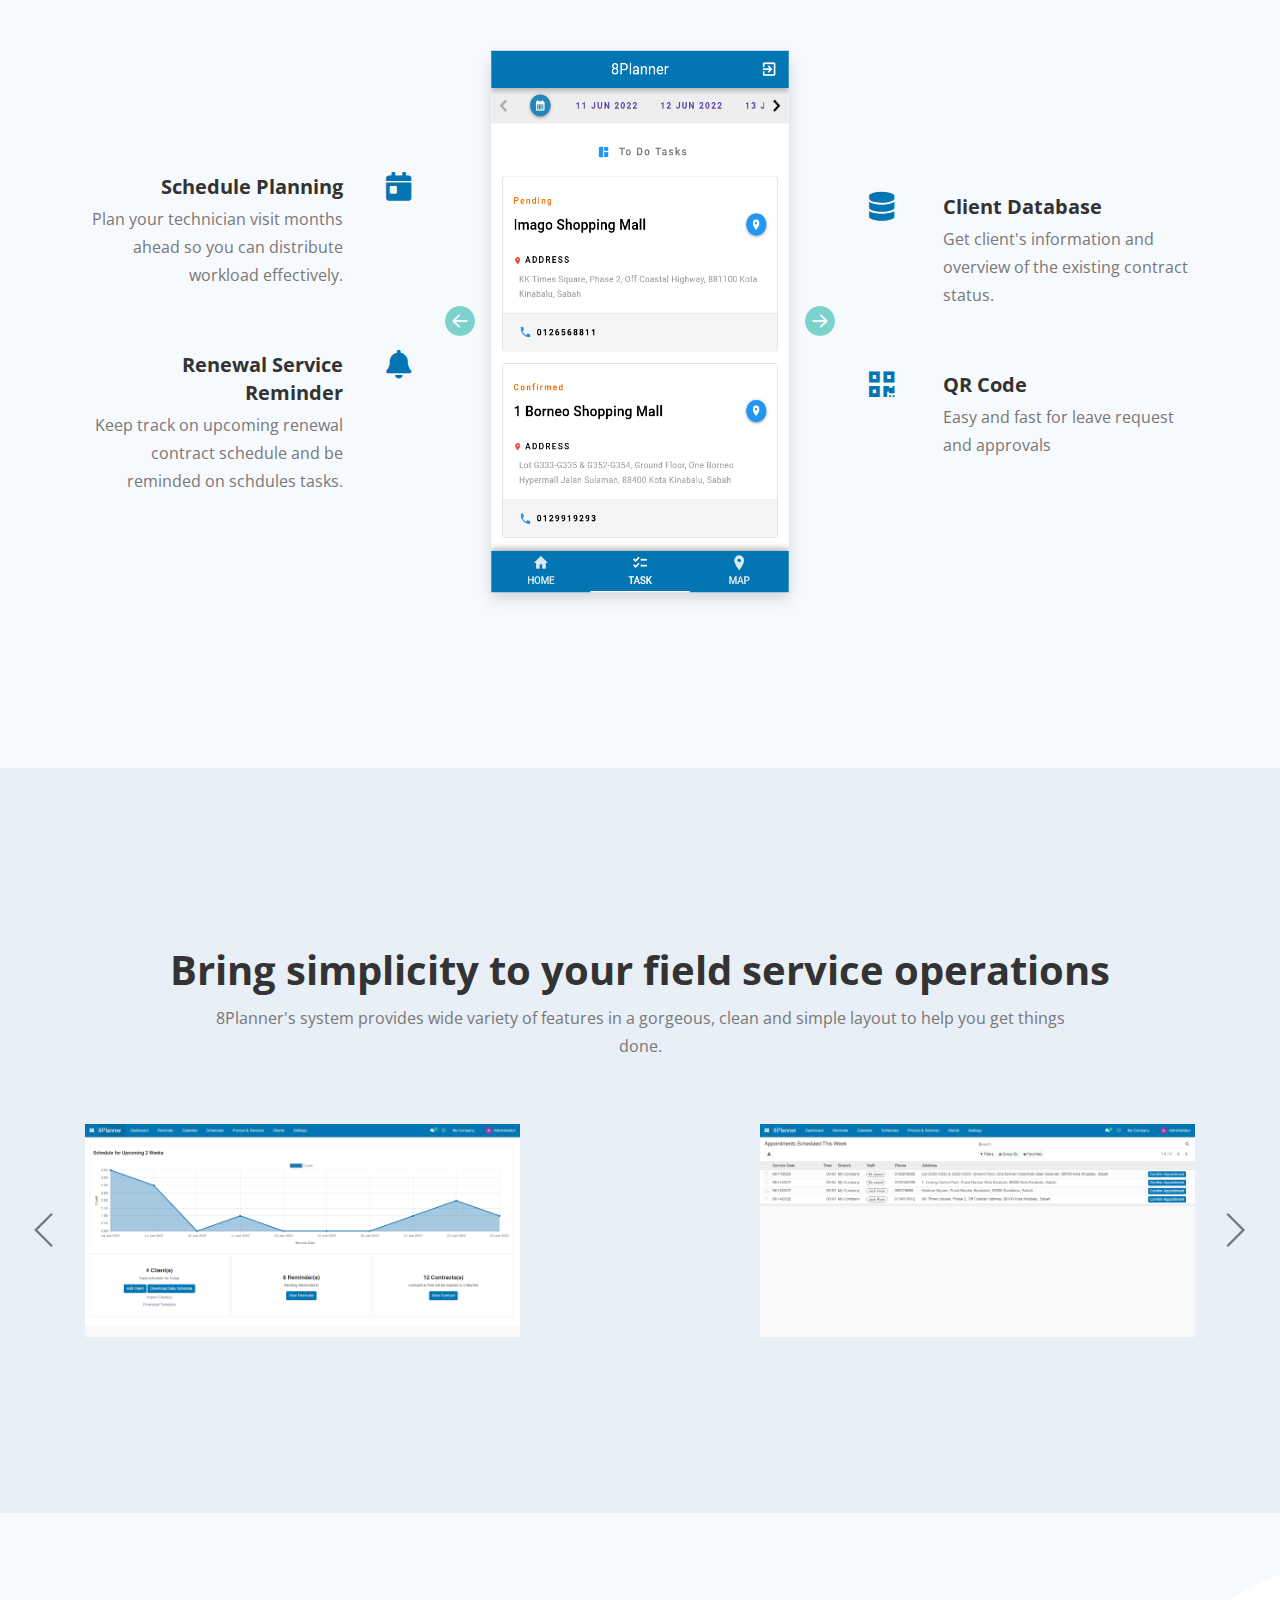
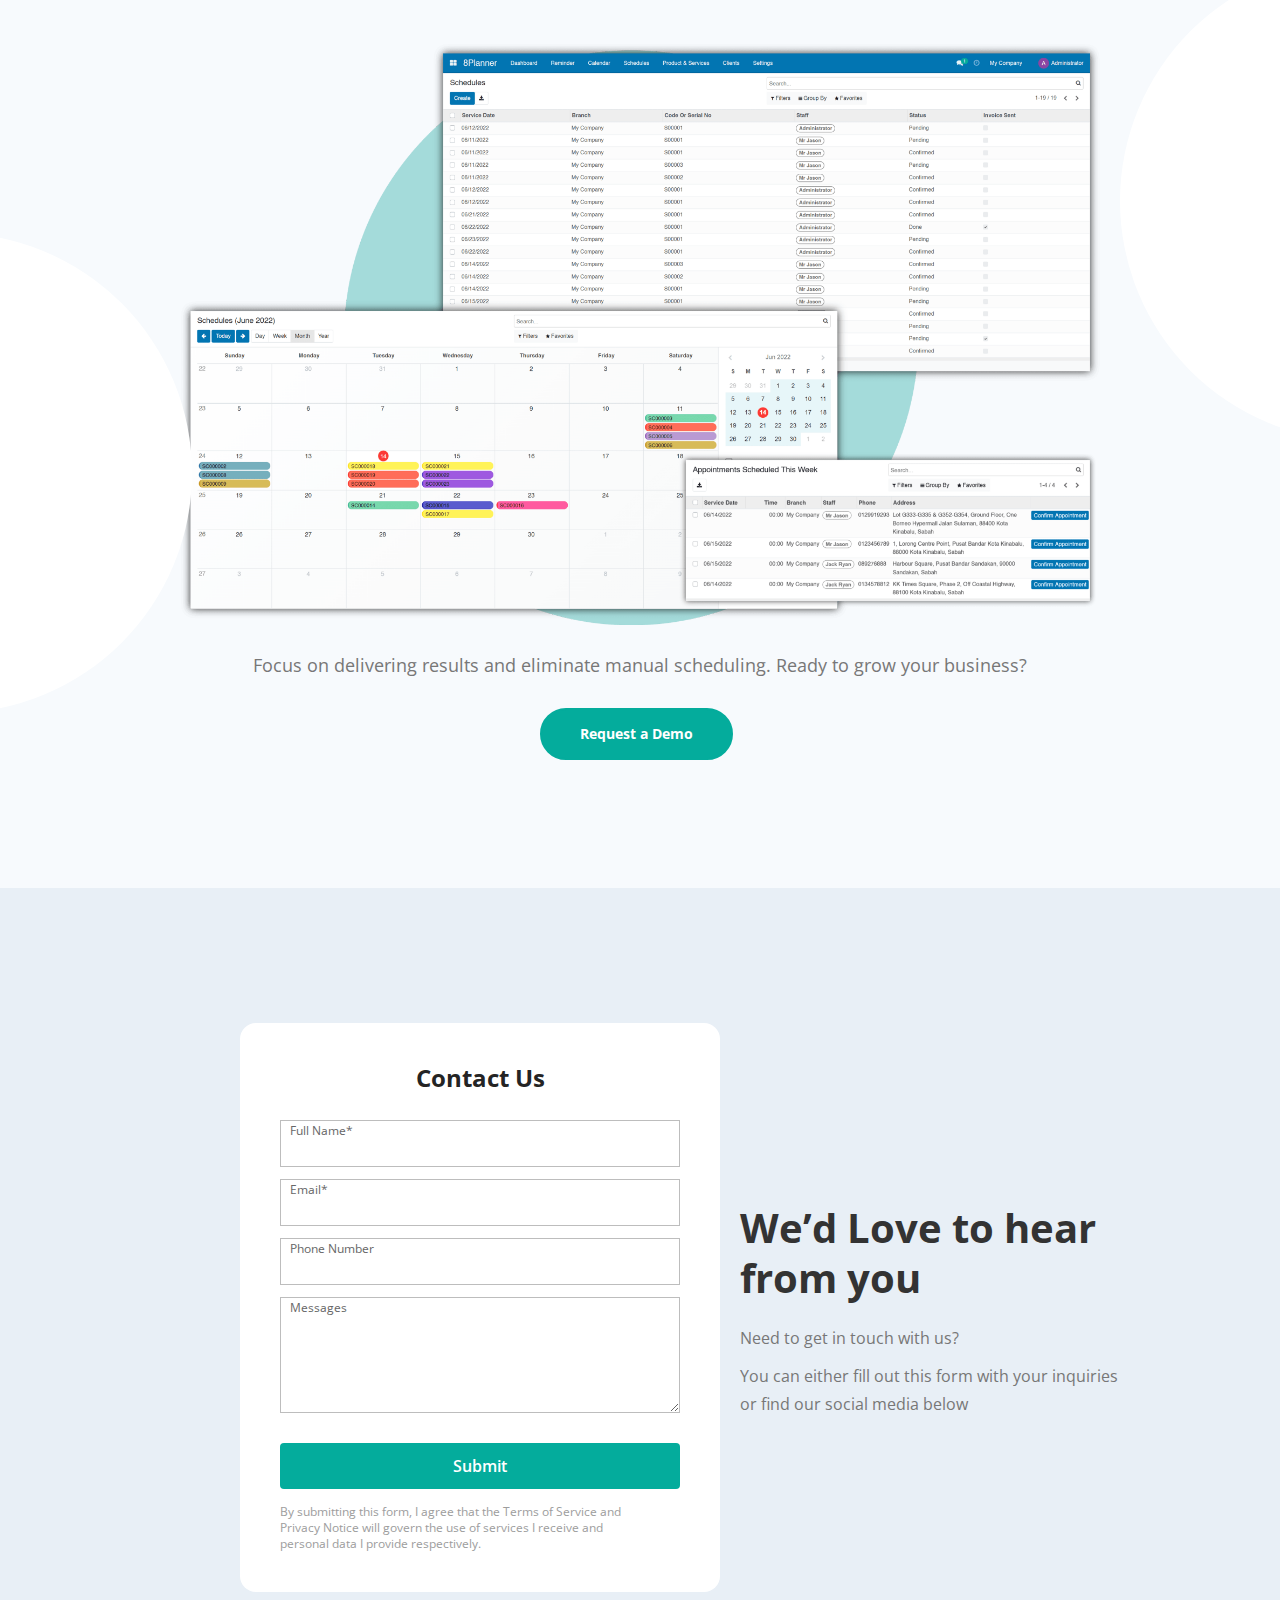
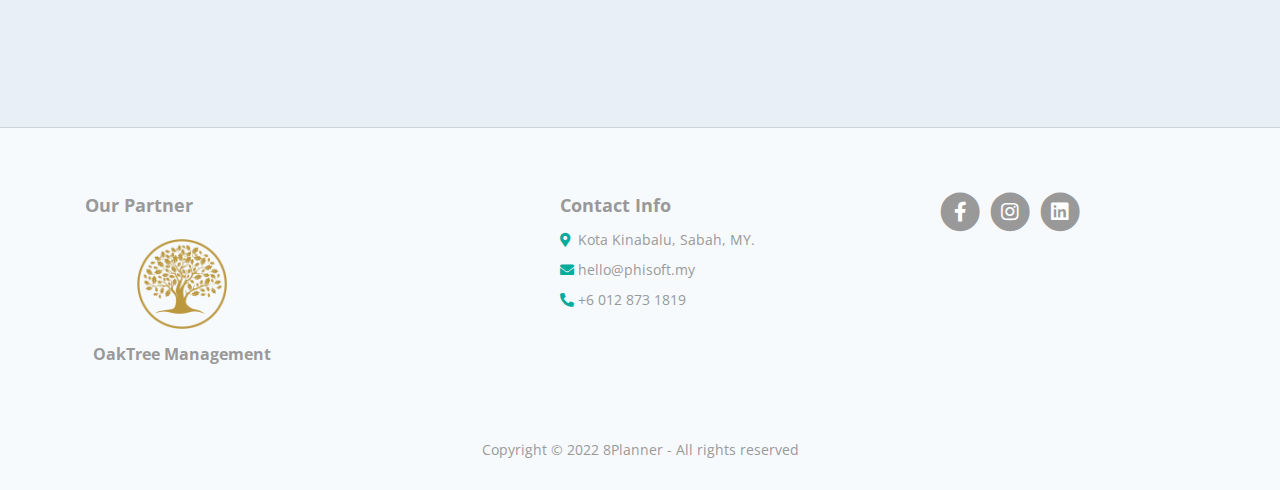
==== commit b2e4920e: "update email and phone no" ====
--- a/index.html
+++ b/index.html
@@ -910,11 +910,10 @@
                                 </i> Kota Kinabalu, Sabah, MY.
                             </li>
                             <li class="media">
-                                <i class="fas fa-envelope mr-1"></i>info@phisoft.my
+                                <i class="fas fa-envelope mr-1"></i>hello@phisoft.my
                             </li>
                             <li class="media align-text-center">
-                                <i class="fas fa-phone-alt mr-1"></i>+60 12 866
-                                9695
+                                <i class="fas fa-phone-alt mr-1"></i>+6 012 873 1819
                             </li>
                         </ul>
                     </div>
